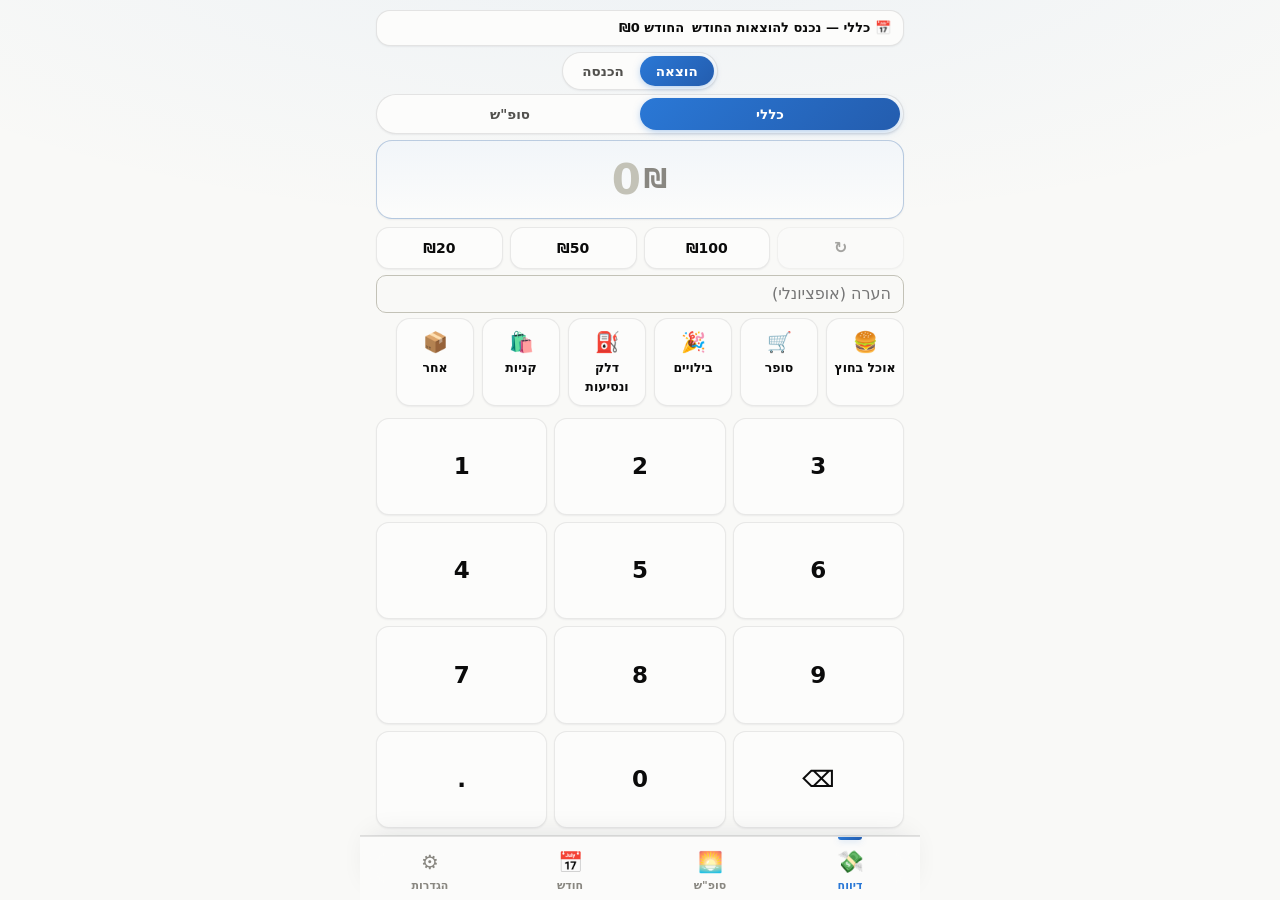
==== index.html @ 24b6dd1b "Drop heatmap; add recurring/where-to-save insights and a שק״ם auto-rule - Removed the yearly heatmap" ====
<!DOCTYPE html>
<html lang="he" dir="rtl">
<head>
<meta charset="utf-8">
<meta name="viewport" content="width=device-width, initial-scale=1, viewport-fit=cover, user-scalable=no">
<title>הכסף שלי</title>
<meta name="theme-color" content="#f9f9f7" media="(prefers-color-scheme: light)">
<meta name="theme-color" content="#0d0d0d" media="(prefers-color-scheme: dark)">
<link rel="manifest" href="manifest.json">
<meta name="apple-mobile-web-app-capable" content="yes">
<meta name="mobile-web-app-capable" content="yes">
<meta name="apple-mobile-web-app-title" content="הכסף שלי">
<link rel="apple-touch-icon" href="icon-192.png">
<link rel="icon" type="image/png" href="icon-192.png">
<style>
/* ---------- palette roles (light) + dark below ---------- */
:root {
  color-scheme: light;
  --page: #f9f9f7; --surface: #fcfcfb;
  --ink: #0b0b0b; --ink-2: #52514e; --muted: #898781;
  --grid: #e1e0d9; --baseline: #c3c2b7; --border: rgba(11,11,11,.10);
  --good: #0ca30c; --warn: #fab219; --crit: #d03b3b;
  --good-text: #006300;
  --accent: #2a78d6;
  --c1:#2a78d6; --c2:#eb6834; --c3:#1baf7a; --c4:#eda100; --c5:#e87ba4; --c6:#008300;
  --ring-track: #e1e0d9;
}
@media (prefers-color-scheme: dark) {
  :root:where(:not([data-theme="light"])) {
    color-scheme: dark;
    --page: #0d0d0d; --surface: #1a1a19;
    --ink: #ffffff; --ink-2: #c3c2b7; --muted: #898781;
    --grid: #2c2c2a; --baseline: #383835; --border: rgba(255,255,255,.10);
    --good-text: #0ca30c;
    --accent: #3987e5;
    --c1:#3987e5; --c2:#d95926; --c3:#199e70; --c4:#c98500; --c5:#d55181; --c6:#008300;
    --ring-track: #2c2c2a;
  }
}
/* explicit theme toggle (e.g. claude.ai artifact viewer) wins both ways */
:root[data-theme="dark"] {
  color-scheme: dark;
  --page: #0d0d0d; --surface: #1a1a19;
  --ink: #ffffff; --ink-2: #c3c2b7; --muted: #898781;
  --grid: #2c2c2a; --baseline: #383835; --border: rgba(255,255,255,.10);
  --good-text: #0ca30c;
  --accent: #3987e5;
  --c1:#3987e5; --c2:#d95926; --c3:#199e70; --c4:#c98500; --c5:#d55181; --c6:#008300;
  --ring-track: #2c2c2a;
}
* { box-sizing: border-box; -webkit-tap-highlight-color: transparent; }
html, body { margin: 0; height: 100%; }
body {
  direction: rtl; /* keeps RTL even when served without the <html dir> wrapper */
  background: var(--page); color: var(--ink);
  font-family: system-ui, -apple-system, "Segoe UI", sans-serif;
  font-size: 16px; line-height: 1.5;
  max-width: 560px; margin: 0 auto;
}
h1,h2,h3 { margin: 0; }
button { font: inherit; color: inherit; border: none; background: none; cursor: pointer; }
input, select { font: inherit; color: var(--ink); background: var(--page);
  border: 1px solid var(--baseline); border-radius: 10px; padding: 9px 12px; max-width: 100%; }
input:focus, select:focus { outline: 2px solid var(--accent); outline-offset: 1px; }
.num { font-variant-numeric: tabular-nums; }

.screen { display: none; padding: calc(8px + env(safe-area-inset-top)) 16px calc(72px + env(safe-area-inset-bottom)); }
.screen.active { display: block; }
/* report fills the viewport: keypad grows to sit just above the tab bar */
#s-report.active { display: flex; flex-direction: column; min-height: 100dvh; }
#s-report #keypad { flex: 1 1 auto; grid-template-rows: repeat(4, minmax(46px, 1fr)); margin-top: 8px; }
.screen.from-next { animation: slide-next .3s cubic-bezier(.22,.61,.36,1); }
.screen.from-prev { animation: slide-prev .3s cubic-bezier(.22,.61,.36,1); }
@keyframes slide-next { from { opacity: 0; transform: translateX(-26px); } to { opacity: 1; transform: none; } }
@keyframes slide-prev { from { opacity: 0; transform: translateX(26px); } to { opacity: 1; transform: none; } }
@media (prefers-reduced-motion: reduce) { .screen.from-next, .screen.from-prev { animation: none; } }
.card { background: var(--surface); border: 1px solid var(--border);
  border-radius: 16px; padding: 14px 16px; margin: 10px 0; }
.mut { color: var(--muted); font-size: 13px; }
.sub { color: var(--ink-2); font-size: 14px; }
.row { display: flex; align-items: center; gap: 10px; }
.spread { justify-content: space-between; }

/* ---------- top status / budget ring ---------- */
.status-card { display: flex; align-items: center; gap: 16px; }
.ring-wrap { position: relative; width: 108px; height: 108px; flex: none; }
.ring-wrap svg { transform: rotate(-90deg); }
.ring-val { position: absolute; inset: 0; display: flex; flex-direction: column;
  align-items: center; justify-content: center; }
.ring-val .amt { font-size: 21px; font-weight: 800; }
.ring-val .lbl { font-size: 10.5px; color: var(--muted); margin-top: -3px; }
.status-main { flex: 1; min-width: 0; }
.status-title { font-size: 16px; font-weight: 700; display: flex; gap: 6px; align-items: center; }
.status-note { margin-top: 2px; }

/* ---------- report screen ---------- */
.amount-display {
  text-align: center; font-size: 42px; font-weight: 800; letter-spacing: 1px;
  padding: 1px 0; min-height: 44px;
}
.amount-display .cur { font-size: 26px; color: var(--muted); font-weight: 600; }
.amount-display.zero { color: var(--baseline); }
.type-toggle { display: flex; background: var(--surface); border: 1px solid var(--border);
  border-radius: 999px; padding: 3px; width: fit-content; margin: 0 auto 6px; }
.type-toggle button { padding: 5px 18px; border-radius: 999px; font-size: 13.5px;
  font-weight: 600; color: var(--ink-2); }
.type-toggle button.on { background: var(--accent); color: #fff; }
.keypad { display: grid; grid-template-columns: repeat(3, 1fr); gap: 7px; margin: 6px 0 0;
  direction: ltr; /* dialer-style 1-2-3 left-to-right */ }
.keypad button {
  background: var(--surface); border: 1px solid var(--border); border-radius: 13px;
  font-size: 23px; font-weight: 600; padding: 8px 0;
}
.keypad button:active { background: var(--grid); }
.note-row input { width: 100%; }
.cats { display: grid; grid-template-columns: repeat(3, 1fr); gap: 8px; margin-top: 10px; }
.cat-btn {
  background: var(--surface); border: 1px solid var(--border); border-radius: 14px;
  padding: 8px 4px; text-align: center; font-size: 12.5px; font-weight: 600;
  display: flex; flex-direction: column; gap: 2px; align-items: center;
}
.cat-btn .em { font-size: 20px; }
.cat-btn:active { background: var(--grid); }
.save-income {
  width: 100%; background: var(--accent); color: #fff; font-weight: 700;
  border-radius: 14px; padding: 14px 0; font-size: 17px; margin-top: 10px;
}
.hint { text-align: center; margin-top: 8px; }

/* ---------- lists ---------- */
.tx-item { display: flex; align-items: center; gap: 10px; padding: 9px 2px;
  border-top: 1px solid var(--grid); }
.tx-item:first-child { border-top: none; }
.tx-emoji { font-size: 20px; flex: none; width: 28px; text-align: center; }
.tx-main { flex: 1; min-width: 0; }
.tx-name { font-size: 14.5px; font-weight: 600; }
.tx-time { font-size: 12px; color: var(--muted); }
.tx-amt { font-weight: 700; font-size: 15.5px; direction: ltr; unicode-bidi: isolate; }
.tx-amt.in { color: var(--good-text); }

/* ---------- weekend history ---------- */
.wk-card { padding: 11px 14px; }
.wk-head { display: flex; justify-content: space-between; align-items: baseline; }
.wk-title { font-weight: 700; font-size: 14.5px; }
.meter { height: 8px; border-radius: 4px; background: var(--ring-track);
  margin: 8px 0 4px; overflow: hidden; direction: ltr; }
.meter > div { height: 100%; border-radius: 4px; }
.badge { font-size: 12px; font-weight: 600; padding: 1px 9px; border-radius: 999px;
  border: 1px solid var(--border); }
.badge.ok { color: var(--good-text); }
.badge.over { color: var(--crit); }

/* ---------- month ---------- */
.month-nav { display: flex; align-items: center; justify-content: space-between; margin: 4px 0; }
.month-nav button { font-size: 22px; padding: 4px 14px; color: var(--ink-2); }
.month-nav .cur-month { font-weight: 700; font-size: 16.5px; }
.kpis { display: grid; grid-template-columns: repeat(3, 1fr); gap: 8px; }
.kpi { background: var(--surface); border: 1px solid var(--border); border-radius: 14px;
  padding: 10px 12px; text-align: center; }
.kpi .v { font-size: 19px; font-weight: 800; }
.kpi .l { font-size: 12px; color: var(--muted); }
.kpi .v.pos { color: var(--good-text); }
.kpi .v.neg { color: var(--crit); }
.bar-row { display: flex; align-items: center; gap: 10px; padding: 6px 0; }
.bar-label { width: 108px; flex: none; font-size: 13.5px; display: flex; gap: 6px; align-items: center;
  white-space: nowrap; overflow: hidden; text-overflow: ellipsis; }
.bar-track { flex: 1; height: 14px; background: none; direction: ltr; display: flex; justify-content: flex-end; }
.bar-fill { height: 100%; border-radius: 4px 0 0 4px; min-width: 2px; }
.bar-amt { width: 64px; flex: none; text-align: left; font-size: 13px; font-weight: 600; direction: ltr; }

/* ---------- settings ---------- */
.set-row { display: flex; justify-content: space-between; align-items: center; gap: 10px;
  padding: 10px 0; border-top: 1px solid var(--grid); }
.set-row:first-child { border-top: none; }
.set-row label { font-size: 14.5px; }
.set-row input[type=number] { width: 90px; text-align: center; }
.btn { background: var(--surface); border: 1px solid var(--border); border-radius: 12px;
  padding: 9px 16px; font-weight: 600; font-size: 14px; }
.btn.primary { background: var(--accent); border-color: var(--accent); color: #fff; }
.btn.danger { color: var(--crit); }
.btn-row { display: flex; gap: 8px; flex-wrap: wrap; margin-top: 8px; }

/* ---------- tab bar ---------- */
.tabbar {
  position: fixed; bottom: 0; left: 0; right: 0; z-index: 20;
  display: flex; background: var(--surface); border-top: 1px solid var(--border);
  padding-bottom: env(safe-area-inset-bottom); max-width: 560px; margin: 0 auto;
}
.tabbar button { flex: 1; display: flex; flex-direction: column; align-items: center;
  gap: 1px; padding: 8px 0 6px; font-size: 11px; color: var(--muted); font-weight: 600; }
.tabbar button .ic { font-size: 21px; }
.tabbar button.on { color: var(--accent); }

/* ---------- toast / modal ---------- */
.toast {
  position: fixed; bottom: calc(76px + env(safe-area-inset-bottom)); left: 14px; right: 14px;
  max-width: 532px; margin: 0 auto; z-index: 40;
  background: var(--ink); color: var(--page); border-radius: 14px; padding: 12px 16px;
  display: flex; align-items: center; justify-content: space-between; gap: 10px;
  font-size: 14.5px; font-weight: 600;
  transform: translateY(20px); opacity: 0; pointer-events: none; transition: .18s;
}
.toast.show { transform: none; opacity: 1; pointer-events: auto; }
.toast button { color: var(--warn); font-weight: 800; font-size: 14.5px; flex: none; }
.modal-back { position: fixed; inset: 0; background: rgba(0,0,0,.45); z-index: 30;
  display: none; align-items: flex-end; justify-content: center; }
.modal-back.show { display: flex; }
.modal { background: var(--page); width: 100%; max-width: 560px;
  border-radius: 20px 20px 0 0; padding: 18px 16px calc(18px + env(safe-area-inset-bottom));
  max-height: 88vh; overflow-y: auto; }
.modal h3 { margin-bottom: 10px; }
.modal .field { margin: 10px 0; }
.modal .field label { display: block; font-size: 13px; color: var(--muted); margin-bottom: 3px; }
.modal .field input, .modal .field select { width: 100%; }
.empty { text-align: center; color: var(--muted); padding: 22px 0; font-size: 14px; }
.insight-line { display: flex; gap: 8px; padding: 5px 0; font-size: 14.5px; align-items: baseline; }
.insight-line .em { flex: none; }

/* ---------- compact report layout ---------- */
.budget-strip { border-radius: 12px; padding: 7px 12px; margin: 2px 0 6px;
  font-size: 13px; font-weight: 600; display: flex; align-items: center; gap: 8px;
  border: 1px solid var(--border); background: var(--surface); }
.budget-strip .bs-bar { flex: 1; height: 7px; border-radius: 4px; background: var(--ring-track);
  overflow: hidden; direction: ltr; }
.budget-strip .bs-bar > div { height: 100%; border-radius: 4px; }
.budget-strip .bs-amt { flex: none; direction: ltr; unicode-bidi: isolate; }
.seg { display: flex; background: var(--surface); border: 1px solid var(--border);
  border-radius: 999px; padding: 3px; margin: 0 auto 4px; width: fit-content; }
.seg button { padding: 5px 16px; border-radius: 999px; font-size: 13.5px; font-weight: 600;
  color: var(--ink-2); white-space: nowrap; }
.seg button.on { background: var(--accent); color: #fff; }
.bucket-seg { width: 100%; }
.bucket-seg button { flex: 1; padding: 6px 4px; }
.bucket-seg button.on { background: var(--accent); }
.cats-strip { display: flex; gap: 8px; overflow-x: auto; padding: 2px 0 4px;
  -webkit-overflow-scrolling: touch; scrollbar-width: none; }
.cats-strip::-webkit-scrollbar { display: none; }
.cats-strip .cat-btn { flex: 0 0 auto; width: 78px; }
.note-inline { width: 100%; padding: 6px 12px; margin-bottom: 3px; }

/* ---------- vertical bar chart (trends) ---------- */
.vchart { display: flex; align-items: flex-end; gap: 6px; height: 118px;
  direction: ltr; padding-top: 16px; }
.vbar-col { flex: 1; min-width: 0; display: flex; flex-direction: column;
  justify-content: flex-end; align-items: center; height: 100%; }
.vbar-wrap { width: 100%; display: flex; justify-content: center; align-items: flex-end;
  height: 100%; position: relative; }
.vbar { width: 100%; max-width: 30px; border-radius: 5px 5px 0 0; background: var(--accent);
  position: relative; min-height: 2px; }
.vbar.over { background: var(--crit); }
.vbar .vval { position: absolute; top: -15px; left: 50%; transform: translateX(-50%);
  font-size: 9.5px; font-weight: 700; white-space: nowrap; color: var(--ink-2); }
.vlab { font-size: 9.5px; color: var(--muted); margin-top: 4px; direction: ltr; white-space: nowrap; }
.chart-empty { text-align: center; color: var(--muted); font-size: 13px; padding: 20px 0; }
.budget-line { position: absolute; left: 0; right: 0; border-top: 1.5px dashed var(--baseline); }
.budget-line span { position: absolute; top: -8px; right: 0; font-size: 9px; color: var(--muted);
  background: var(--surface); padding: 0 3px; }

/* ===================== professional / statistical polish ===================== */
body { -webkit-font-smoothing: antialiased; text-rendering: optimizeLegibility; }
:root { --shadow: 0 1px 2px rgba(16,24,40,.04), 0 6px 16px rgba(16,24,40,.06);
        --shadow-sm: 0 1px 2px rgba(16,24,40,.05); --radius: 18px; }
@media (prefers-color-scheme: dark) { :root:where(:not([data-theme="light"])) {
  --shadow: 0 1px 2px rgba(0,0,0,.4), 0 6px 18px rgba(0,0,0,.5); --shadow-sm: 0 1px 2px rgba(0,0,0,.4); } }
:root[data-theme="dark"] { --shadow: 0 1px 2px rgba(0,0,0,.4), 0 6px 18px rgba(0,0,0,.5); --shadow-sm: 0 1px 2px rgba(0,0,0,.4); }

.card { border-radius: var(--radius); box-shadow: var(--shadow); }
.card h3 { font-size: 14px; font-weight: 700; letter-spacing: .1px; }
.h-sub, .mut { letter-spacing: .1px; }

/* section title with accent tick */
.card > h3:first-child { position: relative; padding-inline-start: 11px; }
.card > h3:first-child::before { content: ""; position: absolute; inset-inline-start: 0; top: 2px;
  width: 3px; height: 14px; border-radius: 2px; background: var(--accent); opacity: .85; }

/* stat tiles */
.kpi { border-radius: 15px; box-shadow: var(--shadow-sm); padding: 11px 10px; text-align: right; }
.kpi .l { font-size: 11px; font-weight: 600; text-transform: none; letter-spacing: .2px; margin-bottom: 2px; }
.kpi .v { font-size: 20px; line-height: 1.1; }
.kpi .cap { font-size: 10.5px; color: var(--muted); margin-top: 2px; font-weight: 600; }

/* budget strip refined */
.budget-strip { box-shadow: var(--shadow-sm); border-radius: 14px; }

/* segmented controls */
.seg, .type-toggle { box-shadow: var(--shadow-sm); }
.seg button, .bucket-seg button { transition: background .15s, color .15s; }

/* amount readout */
.amount-display { background: var(--surface); border: 1px solid var(--border); border-radius: 16px;
  box-shadow: var(--shadow-sm); margin: 2px 0; padding: 7px 0; min-height: 0;
  display: flex; align-items: center; justify-content: center; gap: 2px; }

/* keypad */
.keypad button { box-shadow: var(--shadow-sm); transition: transform .06s, background .12s; }
.keypad button:active { transform: scale(.97); }
.cat-btn { box-shadow: var(--shadow-sm); }

/* tab bar premium */
.tabbar { box-shadow: 0 -1px 0 var(--border), 0 -8px 24px rgba(16,24,40,.05);
  backdrop-filter: saturate(1.4); }
.tabbar button { position: relative; padding-top: 10px; }
.tabbar button.on::before { content: ""; position: absolute; top: 0; left: 50%; transform: translateX(-50%);
  width: 26px; height: 3px; border-radius: 0 0 3px 3px; background: var(--accent); }
.tabbar button .ic { font-size: 20px; transition: transform .15s; }
.tabbar button.on .ic { transform: translateY(-1px) scale(1.08); }

/* meters / bars rounder */
.meter { height: 9px; border-radius: 5px; }
.vbar { border-radius: 6px 6px 0 0; }

/* transaction rows a touch airier */
.tx-item { padding: 10px 2px; }
.badge { padding: 2px 10px; }

/* travel mode figures */
.travel-figures { display: grid; grid-template-columns: repeat(3, 1fr); gap: 8px; text-align: center;
  margin-top: 4px; }
.travel-figures .tf-v { font-size: 18px; font-weight: 800; line-height: 1.1; }
.travel-figures .tf-l { font-size: 11px; color: var(--muted); margin-top: 2px; font-weight: 600; }
.bucket-seg button[data-bucket="travel"].on { background: #7c6df2; }

/* toggle switch (page is RTL: knob rests at the right, slides left when on) */
.switch { flex: none; width: 48px; height: 28px; border-radius: 999px; background: var(--baseline);
  position: relative; transition: background .2s; }
.switch .knob { position: absolute; top: 3px; right: 3px; width: 22px; height: 22px;
  border-radius: 50%; background: #fff; box-shadow: 0 1px 3px rgba(0,0,0,.3); transition: transform .2s; }
.switch.on { background: var(--good); }
.switch.on .knob { transform: translateX(-20px); }

/* transaction search + filter */
.tx-filter { margin-bottom: 8px; }
.tx-search { width: 100%; margin-bottom: 8px; }
.filter-chips { display: flex; gap: 6px; overflow-x: auto; scrollbar-width: none;
  -webkit-overflow-scrolling: touch; }
.filter-chips::-webkit-scrollbar { display: none; }
.chip { flex: 0 0 auto; background: var(--surface); border: 1px solid var(--border);
  border-radius: 999px; padding: 5px 13px; font-size: 12.5px; font-weight: 600;
  color: var(--ink-2); box-shadow: var(--shadow-sm); transition: background .15s, color .15s; }
.chip.on { background: var(--accent); color: #fff; border-color: var(--accent); }
.filter-count { font-size: 12px; color: var(--muted); font-weight: 600; padding: 6px 2px 2px; }

/* month-over-month comparison line */
.compare-line { display: flex; align-items: center; gap: 8px; background: var(--surface);
  border: 1px solid var(--border); border-radius: 14px; box-shadow: var(--shadow-sm);
  padding: 9px 14px; margin: 8px 0; font-size: 13.5px; font-weight: 600; }
.compare-line .em { flex: none; }

/* night-spending marker */
.night-badge { font-size: 12px; opacity: .8; }
.tx-item.night .tx-emoji { position: relative; }
.tx-item.night { background: linear-gradient(90deg, rgba(89,86,196,.06), transparent 60%); }

/* quick amounts row */
.quick-amounts { display: grid; grid-template-columns: repeat(4, 1fr); gap: 7px; margin: 6px 0;
  direction: ltr; }
.qa-btn { background: var(--surface); border: 1px solid var(--border); border-radius: 13px;
  font-size: 14px; font-weight: 700; padding: 8px 0; box-shadow: var(--shadow-sm);
  transition: transform .06s, background .12s; }
.qa-btn:active { transform: scale(.97); }
.qa-btn#repeat-last { color: var(--ink-2); font-size: 16px; }

/* ============================================================================
   PREMIUM PASS — depth, type & accent refinements layered on the base design.
   Kept footprint-neutral on the report screen so the keypad still clears the
   tab bar on short phones.
   ============================================================================ */
:root {
  --grad-accent: linear-gradient(135deg, var(--accent), color-mix(in srgb, var(--accent) 68%, #16235a));
  --shadow: 0 1px 1px rgba(16,24,40,.03), 0 2px 6px rgba(16,24,40,.05), 0 12px 28px -10px rgba(16,24,40,.10);
  --shadow-sm: 0 1px 2px rgba(16,24,40,.06);
  --ring-glow: rgba(16,24,40,.10);
}
@media (prefers-color-scheme: dark) { :root:where(:not([data-theme="light"])) {
  --shadow: 0 1px 1px rgba(0,0,0,.35), 0 2px 8px rgba(0,0,0,.45), 0 16px 32px -12px rgba(0,0,0,.6);
  --shadow-sm: 0 1px 2px rgba(0,0,0,.5); --ring-glow: rgba(0,0,0,.5); } }
:root[data-theme="dark"] {
  --shadow: 0 1px 1px rgba(0,0,0,.35), 0 2px 8px rgba(0,0,0,.45), 0 16px 32px -12px rgba(0,0,0,.6);
  --shadow-sm: 0 1px 2px rgba(0,0,0,.5); --ring-glow: rgba(0,0,0,.5); }

/* soft depth behind the page */
body { background:
  radial-gradient(120% 60% at 50% -10%, color-mix(in srgb, var(--accent) 6%, transparent), transparent 60%),
  var(--page); background-attachment: fixed; }

/* headings & numerals */
h1, h2, h3 { letter-spacing: -.2px; }
h2 { font-weight: 800; }
.num { font-variant-numeric: tabular-nums; font-feature-settings: "tnum" 1; }

/* cards: hairline top highlight for a crisp, layered feel */
.card { position: relative; border-color: color-mix(in srgb, var(--border) 70%, transparent);
  background: linear-gradient(180deg, color-mix(in srgb, var(--surface) 97%, #fff), var(--surface)); }
@media (prefers-color-scheme: dark) { :root:where(:not([data-theme="light"])) .card {
  background: linear-gradient(180deg, color-mix(in srgb, var(--surface) 92%, #fff 3%), var(--surface)); } }
.card > h3:first-child::before { background: var(--grad-accent); opacity: 1; width: 3.5px; height: 15px;
  box-shadow: 0 0 8px -1px color-mix(in srgb, var(--accent) 60%, transparent); }

/* KPI tiles: premium readout */
.kpi { background: linear-gradient(180deg, color-mix(in srgb, var(--surface) 96%, var(--accent) 4%), var(--surface));
  border-color: color-mix(in srgb, var(--border) 80%, transparent); }
.kpi .l { color: var(--muted); text-transform: uppercase; font-size: 9.5px; letter-spacing: .6px; }
.kpi .v { font-weight: 800; letter-spacing: -.4px; }

/* primary actions → accent gradient with depth */
.btn.primary, .save-income {
  background: var(--grad-accent); border: none; color: #fff;
  box-shadow: 0 1px 2px rgba(16,24,40,.18), 0 6px 16px -6px color-mix(in srgb, var(--accent) 55%, transparent);
  transition: transform .08s ease, box-shadow .15s ease, filter .15s ease; }
.btn.primary:active, .save-income:active { transform: translateY(1px); filter: brightness(.96); }

/* selected segment / type toggle → gradient chip */
.type-toggle button.on, .seg button.on, .bucket-seg button.on, .chip.on {
  background: var(--grad-accent); border-color: transparent;
  box-shadow: 0 2px 8px -2px color-mix(in srgb, var(--accent) 50%, transparent); }

/* progress meters & bars → refined track + gradient vbars */
.meter, .bs-bar { background: color-mix(in srgb, var(--ink) 8%, transparent); }
.vbar { background: linear-gradient(180deg, color-mix(in srgb, var(--accent) 92%, #fff 8%), var(--accent)); }
.vbar.over { background: linear-gradient(180deg, color-mix(in srgb, var(--crit) 92%, #fff 8%), var(--crit)); }

/* budget ring: soft glow + rounded, premium cap */
.ring-wrap { filter: drop-shadow(0 3px 8px var(--ring-glow)); }
.ring-wrap svg circle:last-child { transition: stroke-dashoffset .6s cubic-bezier(.22,.61,.36,1); }
.ring-val .amt { letter-spacing: -.5px; }

/* amount readout: crisp, focused */
.amount-display { background: linear-gradient(180deg, color-mix(in srgb, var(--surface) 96%, var(--accent) 5%), var(--surface));
  border-color: color-mix(in srgb, var(--accent) 22%, var(--border)); }
.amount-display .cur { font-weight: 700; }

/* keypad & category keys: tactile */
.keypad button, .cat-btn, .qa-btn { border-color: color-mix(in srgb, var(--border) 75%, transparent); }
.keypad button:active, .qa-btn:active, .cat-btn:active { box-shadow: var(--shadow-sm) inset; }

/* tab bar: frosted, premium indicator */
.tabbar { background: color-mix(in srgb, var(--surface) 82%, transparent);
  backdrop-filter: saturate(1.5) blur(14px); -webkit-backdrop-filter: saturate(1.5) blur(14px);
  box-shadow: 0 -1px 0 var(--border), 0 -10px 30px -12px rgba(16,24,40,.12); }
.tabbar button.on::before { background: var(--grad-accent); width: 24px; height: 3px;
  box-shadow: 0 1px 6px -1px color-mix(in srgb, var(--accent) 70%, transparent); }

/* badges & chips: softer surfaces */
.badge { border-color: color-mix(in srgb, var(--border) 80%, transparent);
  background: color-mix(in srgb, var(--surface) 60%, transparent); }
.badge.ok { background: color-mix(in srgb, var(--good) 12%, transparent); border-color: color-mix(in srgb, var(--good) 30%, transparent); }
.badge.over { background: color-mix(in srgb, var(--crit) 12%, transparent); border-color: color-mix(in srgb, var(--crit) 30%, transparent); }

/* transaction rows: hairline separators, gentle hover/press */
.tx-item { border-top-color: color-mix(in srgb, var(--grid) 70%, transparent); transition: background .12s; }
.tx-item[data-tx]:active, .tx-item[data-fixed]:active { background: color-mix(in srgb, var(--accent) 6%, transparent); }
.tx-amt { letter-spacing: -.3px; }

/* modals: refined sheet */
.modal { box-shadow: 0 -8px 40px -8px rgba(16,24,40,.3); border-radius: 24px 24px 0 0; }
.modal-back { backdrop-filter: blur(2px); }

/* toast: crisp pill */
.toast { border-radius: 16px; box-shadow: 0 8px 30px -6px rgba(16,24,40,.4); }

/* respect reduced motion for the new transitions too */
@media (prefers-reduced-motion: reduce) {
  .ring-wrap svg circle:last-child, .btn.primary, .save-income { transition: none; }
}

/* ---------- monthly recap card ---------- */
.recap-card { padding: 16px; overflow: hidden; }
.recap-card .rc-title { font-size: 13px; font-weight: 700; color: var(--ink-2);
  display: flex; align-items: center; gap: 6px; }
.recap-card .rc-hero { font-size: 30px; font-weight: 800; letter-spacing: -.8px; margin: 4px 0 1px; }
.recap-card .rc-hero.pos { color: var(--good-text); }
.recap-card .rc-hero.neg { color: var(--crit); }
.recap-card .rc-sub { font-size: 13px; color: var(--muted); font-weight: 600; }
.recap-card .rc-lines { margin-top: 12px; display: grid; gap: 7px; }
.rc-line { display: flex; align-items: baseline; gap: 8px; font-size: 13.5px; }
.rc-line .em { flex: none; }
.rc-line b { font-weight: 700; }

/* ---------- day-of-week chart labels ---------- */
#m-dow-chart .vlab { font-size: 11px; font-weight: 600; }

/* ---------- patterns card ---------- */
.pattern-line { display: flex; align-items: baseline; gap: 8px; padding: 5px 0; font-size: 14px; }
.pattern-line .em { flex: none; }
.pattern-line b { font-weight: 700; }

/* ---------- budget-alert pill in the budget strip ---------- */
.bs-alert { display: inline-flex; align-items: center; gap: 3px; font-size: 11px; font-weight: 700;
  padding: 1px 7px; border-radius: 999px; margin-inline-start: 4px; }
.bs-alert.warn { color: var(--warn); background: color-mix(in srgb, var(--warn) 15%, transparent); }
.bs-alert.crit { color: var(--crit); background: color-mix(in srgb, var(--crit) 15%, transparent); }

/* ---------- collapsible sections (clean surface, sharp depth on tap) ---------- */
.collapse { background: linear-gradient(180deg, color-mix(in srgb, var(--surface) 97%, #fff), var(--surface));
  border: 1px solid color-mix(in srgb, var(--border) 70%, transparent); border-radius: var(--radius);
  box-shadow: var(--shadow); margin: 10px 0; overflow: hidden; }
@media (prefers-color-scheme: dark) { :root:where(:not([data-theme="light"])) .collapse {
  background: linear-gradient(180deg, color-mix(in srgb, var(--surface) 92%, #fff 3%), var(--surface)); } }
.collapse-head { width: 100%; display: flex; align-items: center; gap: 10px;
  padding: 14px 16px; font-weight: 700; font-size: 14px; letter-spacing: -.2px; text-align: start; }
.collapse-head .ch-title { position: relative; padding-inline-start: 11px; }
.collapse-head .ch-title::before { content: ""; position: absolute; inset-inline-start: 0; top: 1px;
  width: 3.5px; height: 15px; border-radius: 2px; background: var(--grad-accent);
  box-shadow: 0 0 8px -1px color-mix(in srgb, var(--accent) 60%, transparent); }
.collapse-head .ch-meta { color: var(--muted); font-size: 12px; font-weight: 600; }
.collapse-head .chev { margin-inline-start: auto; color: var(--muted); font-size: 20px; line-height: 1;
  transition: transform .22s ease; }
.collapse.open .collapse-head .chev { transform: rotate(180deg); }
.collapse-body { display: none; padding: 0 16px 14px; }
.collapse.open .collapse-body { display: block; animation: collapse-in .22s ease; }
@keyframes collapse-in { from { opacity: 0; transform: translateY(-4px); } to { opacity: 1; transform: none; } }
@media (prefers-reduced-motion: reduce) { .collapse.open .collapse-body { animation: none; } .collapse-head .chev { transition: none; } }
.sub-h { font-size: 12.5px; font-weight: 700; color: var(--ink-2); letter-spacing: -.1px; margin: 14px 0 6px; }
.sub-h:first-child { margin-top: 2px; }
#m-patterns .pattern-line:first-child { padding-top: 2px; }

/* ---------- swipe a transaction row: one way deletes, the other edits ---------- */
.tx-item[data-tx] { position: relative; touch-action: pan-y; }
.tx-item[data-tx].swiping { will-change: transform; }
.tx-item[data-tx].will-delete { background: color-mix(in srgb, var(--crit) 14%, transparent); }
.tx-item[data-tx].will-delete::after { content: "🗑 מחיקה"; position: absolute; inset-inline-end: 12px;
  top: 50%; transform: translateY(-50%); font-size: 12px; font-weight: 700; color: var(--crit); }
.tx-item[data-tx].will-edit { background: color-mix(in srgb, var(--accent) 12%, transparent); }
.tx-item[data-tx].will-edit::after { content: "✏️ עריכה"; position: absolute; inset-inline-start: 12px;
  top: 50%; transform: translateY(-50%); font-size: 12px; font-weight: 700; color: var(--accent); }

/* ---------- bank-import wizard (all inside the modal) ---------- */
.imp-scroll { max-height: 62vh; overflow-y: auto; margin: 4px -4px 0; padding: 0 4px; }
.imp-months { margin: 8px 0; }
.imp-months .row { padding: 5px 0; border-top: 1px solid var(--grid); font-size: 14px; }
.imp-months .row:first-child { border-top: none; }
.imp-note { font-size: 12.5px; color: var(--muted); margin: 8px 0; line-height: 1.7; }
.imp-map-row { display: flex; align-items: center; gap: 10px; padding: 8px 0; border-top: 1px solid var(--grid); }
.imp-map-row:first-child { border-top: none; }
.imp-map-row .bc { flex: 1; font-size: 13.5px; font-weight: 600; min-width: 0; }
.imp-map-row select { flex: none; width: 46%; }
.imp-map-row select.need { border-color: var(--warn); box-shadow: 0 0 0 2px color-mix(in srgb, var(--warn) 25%, transparent); }
.imp-dup { padding: 9px 0; border-top: 1px solid var(--grid); }
.imp-dup:first-child { border-top: none; }
.imp-dup .d-main { font-size: 13.5px; font-weight: 600; }
.imp-dup .d-sub { font-size: 12px; color: var(--muted); margin: 1px 0 6px; }
.imp-dup .seg { margin: 0; width: 100%; }
.imp-dup .seg button { flex: 1; font-size: 12px; padding: 5px 6px; }
.imp-step { font-size: 11px; color: var(--muted); font-weight: 700; letter-spacing: .3px; margin-bottom: 2px; }

/* ---------- compact report layout for short phones (e.g. iPhone SE) ----------
   Keeps the whole entry flow — amount, quick amounts, categories, keypad —
   above the tab bar without scrolling on shorter viewports. */
@media (max-height: 730px) {
  #s-report.active { padding-top: calc(4px + env(safe-area-inset-top)); }
  #s-report .budget-strip { padding: 5px 12px; margin: 0 0 4px; }
  #s-report .seg { margin-bottom: 3px; }
  #s-report .seg button, #s-report .bucket-seg button { padding: 4px 14px; }
  #s-report .amount-display { padding: 2px 0; font-size: 30px; }
  #s-report .amount-display .cur { font-size: 19px; }
  #s-report .quick-amounts { margin: 4px 0; }
  #s-report .qa-btn { padding: 6px 0; font-size: 13px; }
  #s-report .note-inline { padding: 5px 12px; margin-bottom: 2px; }
  #s-report .cats-strip .cat-btn { padding: 6px 4px; font-size: 11px; }
  #s-report .cats-strip .cat-btn .em { font-size: 17px; }
  #s-report #keypad { grid-template-rows: repeat(4, minmax(36px, 1fr)); gap: 5px; margin-top: 5px; }
  #s-report .keypad button { font-size: 19px; padding: 3px 0; }
}
</style>
</head>
<body>

<!-- ================= REPORT ================= -->
<section id="s-report" class="screen active">
  <div id="budget-strip" class="budget-strip"></div>
  <div class="seg" id="type-toggle">
    <button data-type="expense" class="on">הוצאה</button>
    <button data-type="income">הכנסה</button>
  </div>
  <div class="seg bucket-seg" id="bucket-toggle">
    <button data-bucket="base">כללי</button>
    <button data-bucket="weekend">סופ"ש</button>
    <button data-bucket="travel" id="bucket-travel" style="display:none">✈️ טיול</button>
  </div>
  <div class="amount-display zero" id="amount-display"><span class="cur">₪</span>0</div>
  <div class="quick-amounts" id="quick-amounts">
    <button class="qa-btn" data-qa="20">₪20</button>
    <button class="qa-btn" data-qa="50">₪50</button>
    <button class="qa-btn" data-qa="100">₪100</button>
    <button class="qa-btn" id="repeat-last" title="חזור על ההוצאה האחרונה">↻</button>
  </div>
  <input id="note-input" class="note-inline" placeholder="הערה (אופציונלי)" autocomplete="off">
  <div class="cats-strip" id="cats" data-noswipe></div>
  <button class="save-income" id="save-income" style="display:none">שמור הכנסה ✓</button>
  <div class="keypad" id="keypad">
    <button data-k="1">1</button><button data-k="2">2</button><button data-k="3">3</button>
    <button data-k="4">4</button><button data-k="5">5</button><button data-k="6">6</button>
    <button data-k="7">7</button><button data-k="8">8</button><button data-k="9">9</button>
    <button data-k=".">.</button><button data-k="0">0</button><button data-k="del">⌫</button>
  </div>
</section>

<!-- ================= WEEKEND ================= -->
<section id="s-weekend" class="screen">
  <h2 style="font-size:19px;margin:6px 2px">סופי שבוע</h2>
  <div class="card" id="wk-current"></div>
  <div class="card">
    <h3 style="font-size:15px">מגמת הוצאות סופ"ש</h3>
    <div id="wk-chart"></div>
  </div>
  <div class="card" id="wk-insights"></div>
  <h3 style="font-size:15px;margin:14px 2px 4px">היסטוריית סופ"שים</h3>
  <div id="wk-history"></div>
</section>

<!-- ================= MONTH ================= -->
<section id="s-month" class="screen">
  <div class="month-nav">
    <button id="m-prev">‹</button>
    <div class="cur-month" id="m-label"></div>
    <button id="m-next">›</button>
  </div>
  <div class="kpis" id="m-kpis"></div>
  <div id="m-compare"></div>
  <div id="m-recap"></div>
  <div class="card" id="m-travel"></div>
  <div class="card" id="m-budget"></div>
  <div class="card" id="m-weekend-share"></div>
  <div class="card">
    <h3 style="font-size:15px">לאן הלך הכסף</h3>
    <div id="m-cats"></div>
  </div>

  <!-- collapsed by default: the professional depth -->
  <section class="collapse" id="c-graphs">
    <button class="collapse-head" aria-expanded="false">
      <span class="ch-title">📈 גרפים</span>
      <span class="chev" aria-hidden="true">⌄</span>
    </button>
    <div class="collapse-body">
      <h4 class="sub-h">הוצאות לפי יום בשבוע</h4>
      <div id="m-dow-chart"></div>
      <h4 class="sub-h">מגמה חודשית</h4>
      <div id="m-chart"></div>
    </div>
  </section>

  <section class="collapse" id="c-patterns">
    <button class="collapse-head" aria-expanded="false">
      <span class="ch-title">💡 דפוסים ותובנות</span>
      <span class="chev" aria-hidden="true">⌄</span>
    </button>
    <div class="collapse-body"><div id="m-patterns"></div></div>
  </section>

  <section class="collapse" id="c-fixed">
    <button class="collapse-head" aria-expanded="false">
      <span class="ch-title">🔁 קבועות חודשיות</span>
      <span class="ch-meta" id="fixed-meta"></span>
      <span class="chev" aria-hidden="true">⌄</span>
    </button>
    <div class="collapse-body">
      <div class="row spread">
        <p class="mut" style="margin:2px 0 4px">משכורת, שכ"ד, מנויים - נספרות אוטומטית בכל חודש</p>
        <button class="btn" id="fixed-add">+ הוספה</button>
      </div>
      <div id="fixed-list"></div>
    </div>
  </section>

  <section class="collapse" id="c-tx">
    <button class="collapse-head" aria-expanded="false">
      <span class="ch-title">🧾 כל התנועות</span>
      <span class="ch-meta" id="tx-meta"></span>
      <span class="chev" aria-hidden="true">⌄</span>
    </button>
    <div class="collapse-body">
      <div class="tx-filter" data-noswipe>
        <input id="m-search" class="tx-search" placeholder="🔍 חיפוש לפי קטגוריה או הערה" autocomplete="off">
        <div class="filter-chips" id="m-filter-chips">
          <button class="chip on" data-filter="all">הכל</button>
          <button class="chip" data-filter="expense">הוצאות</button>
          <button class="chip" data-filter="income">הכנסות</button>
          <button class="chip" data-filter="night">🌙 לילה</button>
        </div>
      </div>
      <div id="m-tx"></div>
    </div>
  </section>
</section>

<!-- ================= SETTINGS ================= -->
<section id="s-settings" class="screen">
  <h2 style="font-size:19px;margin:6px 2px">הגדרות</h2>
  <div class="card">
    <div class="set-row">
      <label>תקציב סופ"ש (₪)</label>
      <input type="number" id="set-budget" min="0" inputmode="numeric">
    </div>
    <div class="set-row">
      <label>תקציב חודשי - הוצאות מדווחות (₪)<br><span class="mut">0 = כבוי</span></label>
      <input type="number" id="set-monthly" min="0" inputmode="numeric">
    </div>
    <div class="set-row">
      <label>מטרת חיסכון חודשית (₪)<br><span class="mut">0 = כבוי</span></label>
      <input type="number" id="set-savings-goal" min="0" inputmode="numeric">
    </div>
    <div class="set-row">
      <label>תחילת הסופ"ש</label>
      <span class="row">
        <select id="set-start-day"></select>
        <select id="set-start-hour"></select>
      </span>
    </div>
    <div class="set-row">
      <label>סוף הסופ"ש</label>
      <span class="row">
        <select id="set-end-day"></select>
        <select id="set-end-hour"></select>
      </span>
    </div>
  </div>
  <div class="card">
    <div class="row spread">
      <h3 style="font-size:15px">קטגוריות</h3>
      <button class="btn" id="cat-add">+ הוספה</button>
    </div>
    <div id="cat-list"></div>
  </div>
  <div class="card">
    <div class="set-row" style="border:none;padding-bottom:2px">
      <label>תזכורות חכמות
        <br><span class="mut">סיכום בסוף סופ"ש ותזכורת ערב לעדכן הוצאות</span></label>
      <button class="switch" id="set-reminders" role="switch" aria-checked="false"><span class="knob"></span></button>
    </div>
    <p class="mut" id="reminders-note" style="margin:6px 0 0"></p>
  </div>
  <div class="card">
    <h3 style="font-size:15px">ייבוא מהבנק</h3>
    <p class="mut">ייבוא קובץ Excel של פירוט עסקאות (כרטיס אשראי) — למילוי חודשים שלא דיווחת. העסקאות נכנסות לפי תאריך העסקה.</p>
    <div class="btn-row">
      <button class="btn primary" id="bank-import">ייבוא קובץ Excel</button>
    </div>
    <input type="file" id="bank-file" accept=".xlsx,application/vnd.openxmlformats-officedocument.spreadsheetml.sheet" multiple style="display:none">
  </div>
  <div class="card">
    <h3 style="font-size:15px">גיבוי ונתונים</h3>
    <p class="mut">הנתונים נשמרים רק על המכשיר הזה. מומלץ לייצא גיבוי מדי פעם.</p>
    <div class="btn-row">
      <button class="btn primary" id="backup-export">ייצוא גיבוי</button>
      <button class="btn" id="backup-import">ייבוא גיבוי</button>
      <button class="btn" id="csv-export">ייצוא CSV</button>
      <button class="btn danger" id="wipe">מחיקת הכל</button>
    </div>
    <input type="file" id="import-file" accept="application/json" style="display:none">
  </div>
</section>

<!-- tab bar -->
<nav class="tabbar" id="tabbar">
  <button data-s="report" class="on"><span class="ic">💸</span>דיווח</button>
  <button data-s="weekend"><span class="ic">🌅</span>סופ"ש</button>
  <button data-s="month"><span class="ic">📅</span>חודש</button>
  <button data-s="settings"><span class="ic">⚙️</span>הגדרות</button>
</nav>

<div class="toast" id="toast"><span id="toast-msg"></span><button id="toast-undo">ביטול</button></div>

<!-- edit tx modal -->
<div class="modal-back" id="modal-back">
  <div class="modal" id="modal"></div>
</div>

<script>
"use strict";
/* =============================== state =============================== */
const LS_KEY = "shekel-track-v1";
const DAY_NAMES = ["ראשון","שני","שלישי","רביעי","חמישי","שישי","שבת"];
const DAY_SHORT = ["א׳","ב׳","ג׳","ד׳","ה׳","ו׳","ש׳"];
const CAT_COLORS = ["var(--c1)","var(--c2)","var(--c3)","var(--c4)","var(--c5)","var(--c6)"];

const DEFAULTS = () => ({
  settings: { weekendBudget: 350, monthlyBudget: 0, savingsGoal: 0, reminders: false,
              startDay: 4, startHour: 18, endDay: 6, endHour: 24 },
  categories: [
    { id: "eat",   name: "אוכל בחוץ",  emoji: "🍔" },
    { id: "market",name: "סופר",       emoji: "🛒" },
    { id: "fun",   name: "בילויים",    emoji: "🎉" },
    { id: "fuel",  name: "דלק ונסיעות",emoji: "⛽" },
    { id: "shop",  name: "קניות",      emoji: "🛍️" },
    { id: "other", name: "אחר",        emoji: "📦" },
  ],
  tx: [],     // {id, type:'expense'|'income', amount, cat, note, ts, bucket:'weekend'|'base'|'other'|'travel', tripId?}
  fixed: [],  // {id, type:'expense'|'income', name, amount}
  trips: [],  // {id, name, budget, start, end}  (end === null while active)
});

let S = load();
function load() {
  try {
    const raw = localStorage.getItem(LS_KEY);
    if (!raw) return DEFAULTS();
    const parsed = JSON.parse(raw);
    const s = { ...DEFAULTS(), ...parsed, settings: { ...DEFAULTS().settings, ...parsed.settings } };
    // migrate old expenses that predate manual buckets: tag by their timestamp
    (s.tx || []).forEach((t) => {
      if (t.type === "expense" && !t.bucket) {
        const inW = t.ts && (() => { const w = weekendWindow(new Date(t.ts), s.settings);
          const d = new Date(t.ts); return d >= w.start && d < w.end; })();
        t.bucket = inW ? "weekend" : "base";
      }
      // the "other" bucket was retired — fold it into the general bucket
      if (t.bucket === "other") t.bucket = "base";
    });
    return s;
  } catch { return DEFAULTS(); }
}
function save() { localStorage.setItem(LS_KEY, JSON.stringify(S)); }
const uid = () => Date.now().toString(36) + Math.random().toString(36).slice(2, 7);

/* ============================ money & time =========================== */
const fmt = (n) => "₪" + Math.round(n).toLocaleString("he-IL");
const fmt2 = (n) => "₪" + (+n).toLocaleString("he-IL", { maximumFractionDigits: 2 });

/* Weekend window containing (or after) date d.
   Returns {start, end, id} where id is the ISO date of the start day. */
function weekendWindow(d, s = S.settings) {
  const t = new Date(d);
  // find this week's start-day occurrence
  const start = new Date(t);
  start.setHours(s.startHour, 0, 0, 0);
  const diff = (t.getDay() - s.startDay + 7) % 7;
  start.setDate(start.getDate() - diff);
  const end = new Date(start);
  const span = (s.endDay - s.startDay + 7) % 7;
  end.setDate(start.getDate() + span);
  end.setHours(0, 0, 0, 0);
  end.setTime(end.getTime() + s.endHour * 3600e3);
  if (t < start) { // we're before this week's weekend -> previous window
    start.setDate(start.getDate() - 7);
    end.setDate(end.getDate() - 7);
  }
  return { start, end, id: start.toISOString().slice(0, 10) };
}
function inWeekend(ts) {
  const w = weekendWindow(new Date(ts));
  const t = new Date(ts);
  return t >= w.start && t < w.end ? w : null;
}
/* The weekend a (manually-tagged) expense belongs to: the window containing it,
   otherwise the nearest window by time - so "weekend" shopping done Thursday
   afternoon lands on the upcoming weekend, not the one that just ended. */
function weekendOf(ts) {
  const t = new Date(ts);
  const w = weekendWindow(t);
  if (t < w.end) return w;
  const nextStart = new Date(w.start); nextStart.setDate(nextStart.getDate() + 7);
  const nx = weekendWindow(nextStart);
  return (nx.start - t) < (t - w.end) ? nx : w;
}
function upcomingOrCurrentWeekend() {
  const now = new Date();
  const w = weekendWindow(now);
  if (now < w.end) return w;
  const ns = new Date(w.start); ns.setDate(ns.getDate() + 7);
  return weekendWindow(ns);
}
function nextWeekendStart(now) {
  const w = weekendWindow(now);
  if (now >= w.end) {
    const n = new Date(w.start); n.setDate(n.getDate() + 7);
    return weekendWindow(n).start;
  }
  return w.start;
}
const catById = (id) => S.categories.find((c) => c.id === id) || { name: "אחר", emoji: "📦", id: "other" };
const catColor = (id) => {
  const i = S.categories.findIndex((c) => c.id === id);
  return CAT_COLORS[(i >= 0 ? i : 5) % CAT_COLORS.length];
};

/* expenses tagged as weekend that belong to a given weekend window */
const weekendTx = (w) =>
  S.tx.filter((t) => t.type === "expense" && t.bucket === "weekend" && weekendOf(t.ts).id === w.id);
const sum = (list) => list.reduce((a, t) => a + t.amount, 0);

/* ------- travel mode: one active trip at a time, plus history ------- */
const activeTrip = () => (S.trips || []).find((t) => !t.end) || null;
const tripById = (id) => (S.trips || []).find((t) => t.id === id) || null;
const tripTx = (id) => S.tx.filter((t) => t.type === "expense" && t.tripId === id);
const tripSpent = (id) => sum(tripTx(id));

/* completed weekends (before current), newest first */
function pastWeekends(maxN = 26) {
  const now = new Date();
  const cur = weekendWindow(now);
  const out = [];
  let w = { start: new Date(cur.start), end: new Date(cur.end), id: cur.id };
  const isCurrent = now < cur.end;
  for (let i = 0; i < maxN; i++) {
    w = {
      start: new Date(w.start.getTime() - 7 * 864e5),
      end: new Date(w.end.getTime() - 7 * 864e5),
    };
    w.id = w.start.toISOString().slice(0, 10);
    out.push({ ...w, txs: weekendTx(w), total: sum(weekendTx(w)) });
  }
  if (!isCurrent) out.unshift({ ...cur, txs: weekendTx(cur), total: sum(weekendTx(cur)) });
  // drop empty trailing history before first ever recorded tx
  const firstTs = S.tx.length ? Math.min(...S.tx.map((t) => +new Date(t.ts))) : Date.now();
  return out.filter((w) => w.end.getTime() > firstTs || w.txs.length);
}

/* ============================= navigation ============================ */
const $ = (q) => document.querySelector(q);
const SCREENS = ["report", "weekend", "month", "settings"];
let curScreen = 0;
function goToScreen(i) {
  const target = Math.max(0, Math.min(SCREENS.length - 1, i));
  const dir = target > curScreen ? 1 : target < curScreen ? -1 : 0;
  curScreen = target;
  const name = SCREENS[curScreen];
  document.querySelectorAll(".tabbar button").forEach((x) => x.classList.toggle("on", x.dataset.s === name));
  document.querySelectorAll(".screen").forEach((s) => s.classList.remove("active", "from-next", "from-prev"));
  const el = $("#s-" + name);
  el.classList.add("active");
  if (dir) el.classList.add(dir > 0 ? "from-next" : "from-prev");
  window.scrollTo(0, 0);
  render();
  if (name === "month") animateMonthNumbers();
}
/* gentle count-up on the month's headline numbers when the screen is opened/navigated */
function animateMonthNumbers() {
  if (window.matchMedia && matchMedia("(prefers-reduced-motion: reduce)").matches) return;
  document.querySelectorAll("#s-month .count").forEach((el) => {
    const to = parseFloat(el.dataset.to); if (isNaN(to)) return;
    const prefix = el.dataset.prefix || "", dur = 480, t0 = performance.now();
    const tick = (t) => {
      const p = Math.min(1, (t - t0) / dur), e = 1 - Math.pow(1 - p, 3);
      el.textContent = prefix + fmt(to * e);
      if (p < 1) requestAnimationFrame(tick);
    };
    requestAnimationFrame(tick);
  });
}
document.getElementById("tabbar").addEventListener("click", (e) => {
  const b = e.target.closest("button"); if (!b) return;
  goToScreen(SCREENS.indexOf(b.dataset.s));
});

/* swipe between screens (left = next screen, right = previous) */
let tsx = 0, tsy = 0, swiping = false;
document.body.addEventListener("touchstart", (e) => {
  if (e.touches.length !== 1 || $("#modal-back").classList.contains("show")
      || e.target.closest("[data-noswipe]")) { swiping = false; return; }
  tsx = e.touches[0].clientX; tsy = e.touches[0].clientY; swiping = true;
}, { passive: true });
document.body.addEventListener("touchend", (e) => {
  if (!swiping) return; swiping = false;
  const dx = e.changedTouches[0].clientX - tsx;
  const dy = e.changedTouches[0].clientY - tsy;
  // RTL: swipe right advances to the next tab, swipe left goes back
  if (Math.abs(dx) > 50 && Math.abs(dx) > Math.abs(dy) * 1.6) {
    goToScreen(curScreen + (dx > 0 ? 1 : -1));
  }
}, { passive: true });

/* ============================ report screen ========================== */
let amountStr = "";
let txType = "expense";
let txBucket = inWeekend(new Date()) ? "weekend" : "base";

function renderAmount() {
  const disp = $("#amount-display");
  const v = amountStr || "0";
  disp.innerHTML = `<span class="cur">₪</span>${v}`;
  disp.classList.toggle("zero", !amountStr);
}

function getLastExpense() {
  const exps = S.tx.filter((t) => t.type === "expense").sort((a, b) => b.ts.localeCompare(a.ts));
  return exps.length ? exps[0] : null;
}

function updateRepeatButton() {
  const btn = $("#repeat-last");
  const last = getLastExpense();
  btn.style.opacity = last ? "1" : "0.5";
  btn.disabled = !last;
  if (last) {
    const c = catById(last.cat);
    btn.title = `חזור: ${c.emoji} ${c.name} · ${fmt2(last.amount)}`;
  }
}
$("#keypad").addEventListener("click", (e) => {
  const b = e.target.closest("button"); if (!b) return;
  const k = b.dataset.k;
  if (k === "del") amountStr = amountStr.slice(0, -1);
  else if (k === ".") { if (!amountStr.includes(".")) amountStr = (amountStr || "0") + "."; }
  else {
    if (amountStr.replace(".", "").length >= 6) return;
    if (amountStr.includes(".") && amountStr.split(".")[1].length >= 2) return;
    amountStr = amountStr === "0" ? k : amountStr + k;
  }
  renderAmount();
});

// Quick amount buttons
document.querySelectorAll(".qa-btn[data-qa]").forEach((btn) => {
  btn.addEventListener("click", () => {
    amountStr = btn.dataset.qa;
    renderAmount();
  });
});

// Repeat last expense
$("#repeat-last").addEventListener("click", () => {
  const last = getLastExpense(); if (!last) return;
  amountStr = String(last.amount);
  txBucket = last.bucket || "base";
  txType = "expense";
  syncBucketButtons();
  updateBudgetStrip();
  renderAmount();
  $("#note-input").value = (last.note || "");
  showToast(`חוזר: ${catById(last.cat).emoji} ${catById(last.cat).name} — בחר קטגוריה לשמירה`, false);
  // Scroll to categories
  setTimeout(() => document.querySelector("#cats").scrollIntoView({ behavior: "smooth", block: "nearest" }), 200);
});
$("#type-toggle").addEventListener("click", (e) => {
  const b = e.target.closest("button"); if (!b) return;
  txType = b.dataset.type;
  document.querySelectorAll("#type-toggle button").forEach((x) => x.classList.toggle("on", x === b));
  const isExp = txType === "expense";
  $("#cats").style.display = isExp ? "" : "none";
  $("#bucket-toggle").style.display = isExp ? "" : "none";
  $("#save-income").style.display = isExp ? "none" : "";
  updateBudgetStrip();
});
$("#bucket-toggle").addEventListener("click", (e) => {
  const b = e.target.closest("button"); if (!b) return;
  txBucket = b.dataset.bucket;
  syncBucketButtons();
  updateBudgetStrip();
});
function syncBucketButtons() {
  // the travel bucket only exists while a trip is active
  const trip = activeTrip();
  $("#bucket-travel").style.display = trip ? "" : "none";
  if (!trip && txBucket === "travel") txBucket = inWeekend(new Date()) ? "weekend" : "base";
  document.querySelectorAll("#bucket-toggle button")
    .forEach((x) => x.classList.toggle("on", x.dataset.bucket === txBucket));
}

/* Live strip at the top of the report screen: what this expense counts against */
function updateBudgetStrip() {
  const el = $("#budget-strip");
  if (txType === "income") {
    el.innerHTML = `<span>💰 הכנסה חדשה — תיכנס להכנסות החודש</span>`;
    return;
  }
  if (txBucket === "weekend") {
    const now = new Date();
    const w = weekendOf(now);           // the window a new weekend expense files into
    const budget = S.settings.weekendBudget;
    const spent = sum(weekendTx(w));
    const left = budget - spent;
    const frac = budget > 0 ? Math.max(0, left) / budget : 0;
    const color = left < 0 ? "var(--crit)" : frac < 0.2 ? "var(--warn)" : "var(--good)";
    const label = inWeekend(now) ? "סופ\"ש" : (w.end < now ? "סופ\"ש אחרון" : "לסופ\"ש הבא");
    el.innerHTML = `<span>🌅 ${label}</span>
      <span class="bs-bar"><div style="width:${Math.min(100, budget ? spent / budget * 100 : 0)}%;background:${color}"></div></span>
      <span class="bs-amt" style="color:${color}">${left >= 0 ? "נשארו " + fmt(left) : "חריגה " + fmt(-left)}</span>`;
  } else if (txBucket === "base") {
    const now = new Date();
    const m = monthTotals(now.getFullYear(), now.getMonth());
    const mb = S.settings.monthlyBudget;
    if (mb > 0) {
      const left = mb - m.reportedOut;
      const color = left < 0 ? "var(--crit)" : (mb ? Math.max(0, left) / mb : 0) < 0.2 ? "var(--warn)" : "var(--good)";
      el.innerHTML = `<span>📅 תקציב חודשי</span>
        <span class="bs-bar"><div style="width:${Math.min(100, mb ? m.reportedOut / mb * 100 : 0)}%;background:${color}"></div></span>
        <span class="bs-amt" style="color:${color}">${left >= 0 ? "נשארו " + fmt(left) : "חריגה " + fmt(-left)}</span>`;
    } else {
      el.innerHTML = `<span>📅 כללי — נכנס להוצאות החודש</span><span class="bs-amt">${fmt(m.reportedOut)} החודש</span>`;
    }
  } else if (txBucket === "travel") {
    const trip = activeTrip();
    if (trip) {
      const spent = tripSpent(trip.id), left = trip.budget - spent;
      const color = left < 0 ? "var(--crit)" : (trip.budget ? Math.max(0, left) / trip.budget : 0) < 0.2 ? "var(--warn)" : "var(--good)";
      el.innerHTML = `<span>✈️ ${esc(trip.name)}</span>
        <span class="bs-bar"><div style="width:${Math.min(100, trip.budget ? spent / trip.budget * 100 : 0)}%;background:${color}"></div></span>
        <span class="bs-amt" style="color:${color}">${left >= 0 ? "נשארו " + fmt(left) : "חריגה " + fmt(-left)}</span>`;
    } else {
      el.innerHTML = `<span>✈️ טיול — נכנס לתקציב הטיול</span>`;
    }
  }
}

function renderCats() {
  $("#cats").innerHTML = S.categories.map((c) =>
    `<button class="cat-btn" data-cat="${c.id}"><span class="em">${c.emoji}</span>${c.name}</button>`
  ).join("");
}
let catLongPress = false; // set when a long-press opens the category editor (suppresses the tap that follows)
$("#cats").addEventListener("click", (e) => {
  const b = e.target.closest(".cat-btn"); if (!b) return;
  if (catLongPress) { catLongPress = false; return; }
  addTx("expense", b.dataset.cat);
});
$("#save-income").addEventListener("click", () => addTx("income", null));

/* long-press a category on the report screen to edit it (emoji / name / delete) */
(function () {
  let timer = null, btn = null;
  const start = (e) => {
    const b = e.target.closest(".cat-btn"); if (!b) return;
    btn = b; catLongPress = false;
    timer = setTimeout(() => {
      catLongPress = true;
      if (navigator.vibrate) navigator.vibrate(12);
      openCatModal(b.dataset.cat);
    }, 500);
  };
  const cancel = () => { clearTimeout(timer); timer = null; };
  const cats = $("#cats");
  cats.addEventListener("touchstart", start, { passive: true });
  cats.addEventListener("touchend", cancel);
  cats.addEventListener("touchmove", cancel, { passive: true });
  cats.addEventListener("mousedown", start);
  cats.addEventListener("mouseup", cancel);
  cats.addEventListener("mouseleave", cancel);
})();

/* Smart budget alert: highest of 70/90/100% newly crossed by this expense. */
function budgetThresholdCrossed(before, after, budget) {
  if (budget <= 0) return 0;
  for (const p of [1, 0.9, 0.7]) if (before < budget * p && after >= budget * p) return p;
  return 0;
}
function maybeNotify(title, body) {
  if (S.settings.reminders && "Notification" in window && Notification.permission === "granted") {
    try { new Notification(title, { body }); } catch {}
  }
}

let undoFn = null, toastTimer = null;
function addTx(type, cat) {
  const amount = parseFloat(amountStr);
  if (!amount || amount <= 0) { showToast("קודם מקלידים סכום 🙂", false); return; }
  const t = { id: uid(), type, amount, cat, note: $("#note-input").value.trim() || null,
              ts: new Date().toISOString(), bucket: type === "expense" ? txBucket : null };
  const trip = activeTrip();
  if (type === "expense" && txBucket === "travel" && trip) t.tripId = trip.id;
  S.tx.push(t); save();
  amountStr = ""; $("#note-input").value = ""; renderAmount();
  let msg, alertMsg = "";
  if (type === "income") msg = `נשמרה הכנסה של ${fmt2(amount)} ✓`;
  else if (t.bucket === "travel" && trip) {
    const budget = trip.budget, after = tripSpent(trip.id), before = after - amount, left = budget - after;
    msg = left >= 0 ? `נשמר ✓ נשארו ${fmt(left)} לטיול`
                    : `נשמר ✓ חריגה של ${fmt(-left)} מתקציב הטיול`;
    const cr = budgetThresholdCrossed(before, after, budget);
    if (cr === 0.7) alertMsg = `🟡 עברת 70% מתקציב הטיול`;
    else if (cr === 0.9) alertMsg = `⚠️ עברת 90% מתקציב הטיול`;
    if (cr >= 0.9) maybeNotify(`טיול · ${trip.name}`, left >= 0 ? `נשארו ${fmt(left)} מהתקציב` : `חריגה של ${fmt(-left)}`);
  } else if (t.bucket === "weekend") {
    const w = weekendOf(t.ts), budget = S.settings.weekendBudget;
    const after = sum(weekendTx(w)), before = after - amount, left = budget - after;
    msg = left >= 0 ? `נשמר ✓ נשארו ${fmt(left)} לסופ"ש`
                    : `נשמר ✓ חריגה של ${fmt(-left)} מתקציב הסופ"ש`;
    const cr = budgetThresholdCrossed(before, after, budget);
    if (cr === 0.7) alertMsg = `🟡 עברת 70% מתקציב הסופ"ש`;
    else if (cr === 0.9) alertMsg = `⚠️ עברת 90% מתקציב הסופ"ש`;
    if (cr >= 0.9) maybeNotify('תקציב סופ"ש', left >= 0 ? `נשארו ${fmt(left)} מהתקציב` : `חריגה של ${fmt(-left)}`);
  } else {
    msg = `נשמר ✓ ${fmt2(amount)} · נכנס להוצאות החודש`;
    const now = new Date(), mb = S.settings.monthlyBudget;
    if (mb > 0) {
      const after = monthTotals(now.getFullYear(), now.getMonth()).reportedOut, before = after - amount;
      const cr = budgetThresholdCrossed(before, after, mb), left = mb - after;
      if (cr === 0.7) alertMsg = `🟡 עברת 70% מהתקציב החודשי`;
      else if (cr === 0.9) alertMsg = `⚠️ עברת 90% מהתקציב החודשי`;
      if (cr >= 0.9) maybeNotify("תקציב חודשי", left >= 0 ? `נשארו ${fmt(left)} מהתקציב` : `חריגה של ${fmt(-left)}`);
    }
  }
  showToast(alertMsg || msg, () => { S.tx = S.tx.filter((x) => x.id !== t.id); save(); render(); });
  render();
}
/* delete a transaction with an undo affordance (used by swipe-to-delete) */
function deleteTxWithUndo(id) {
  const idx = S.tx.findIndex((t) => t.id === id); if (idx < 0) return;
  const [removed] = S.tx.splice(idx, 1); save(); render();
  showToast("נמחק ✓", () => { S.tx.push(removed); save(); render(); });
}
/* showToast(msg, undo): undo may be a function (runs on tap) or true/false */
function showToast(msg, undo) {
  $("#toast-msg").textContent = msg;
  const hasUndo = typeof undo === "function" || undo === true;
  $("#toast-undo").style.display = hasUndo ? "" : "none";
  undoFn = typeof undo === "function" ? undo : null;
  $("#toast").classList.add("show");
  clearTimeout(toastTimer);
  toastTimer = setTimeout(() => $("#toast").classList.remove("show"), 5000);
}
$("#toast-undo").addEventListener("click", () => {
  if (undoFn) { undoFn(); undoFn = null; }
  $("#toast").classList.remove("show");
});

/* ------------ status card (budget ring / next weekend) ------------ */
function ringSvg(frac, color) {
  const r = 46, c = 2 * Math.PI * r;
  const off = c * (1 - Math.max(0, Math.min(1, frac)));
  return `<svg width="108" height="108" viewBox="0 0 108 108">
    <circle cx="54" cy="54" r="${r}" fill="none" stroke="var(--ring-track)" stroke-width="10"/>
    <circle cx="54" cy="54" r="${r}" fill="none" stroke="${color}" stroke-width="10"
      stroke-linecap="round" stroke-dasharray="${c}" stroke-dashoffset="${off}"/>
  </svg>`;
}
/* vertical bar chart (oldest→newest, left→right). items: [{label,value,over}] */
function vbars(items, budget) {
  if (!items.length || items.every((x) => !x.value)) {
    return `<div class="chart-empty">אין עדיין מספיק נתונים לגרף</div>`;
  }
  const max = Math.max(budget || 0, ...items.map((x) => x.value)) * 1.12 || 1;
  const line = budget > 0
    ? `<div class="budget-line" style="bottom:${16 + (budget / max) * (118 - 16)}px"><span>תקציב ${fmt(budget)}</span></div>`
    : "";
  return `<div class="vchart" style="position:relative">${line}` + items.map((x) => `
    <div class="vbar-col">
      <div class="vbar-wrap">
        <div class="vbar ${x.over ? "over" : ""}" style="height:${Math.max(2, x.value / max * 100)}%">
          ${x.value ? `<span class="vval num">${fmt(x.value)}</span>` : ""}
        </div>
      </div>
      <div class="vlab">${x.label}</div>
    </div>`).join("") + `</div>`;
}

/* ============================ weekend screen ========================= */
function renderWeekend() {
  const now = new Date();
  const w = weekendWindow(now);
  const isLive = now >= w.start && now < w.end;
  const txs = weekendTx(w).sort((a, b) => b.ts.localeCompare(a.ts));
  const spent = sum(txs);
  const budget = S.settings.weekendBudget;

  const rangeLabel = (win) =>
    `${win.start.getDate()}.${win.start.getMonth() + 1} - ${new Date(win.end - 1).getDate()}.${new Date(win.end - 1).getMonth() + 1}`;

  const left = budget - spent;
  const frac = budget > 0 ? Math.max(0, left) / budget : 0;
  const ringColor = left < 0 ? "var(--crit)" : frac < 0.2 ? "var(--warn)" : "var(--good)";
  $("#wk-current").innerHTML = `
    <div class="status-card" style="margin-bottom:10px">
      <div class="ring-wrap">${ringSvg(frac, ringColor)}
        <div class="ring-val"><span class="amt num" style="color:${ringColor}">${fmt(Math.abs(left))}</span>
        <span class="lbl">${left >= 0 ? "נשארו" : "חריגה"}</span></div>
      </div>
      <div class="status-main">
        <div class="status-title">${isLive ? "הסופ\"ש הנוכחי" : "הסופ\"ש האחרון"}</div>
        <div class="mut">${rangeLabel(w)}</div>
        <div class="sub num" style="margin-top:4px">${fmt(spent)} מתוך ${fmt(budget)}</div>
        <span class="badge ${spent <= budget ? "ok" : "over"}">${spent <= budget ? "✓ בתקציב" : "✗ חריגה"}</span>
      </div>
    </div>
    ${txs.length ? txs.map(txItem).join("") : `<div class="empty">עוד אין הוצאות בסופ"ש הזה</div>`}`;

  // trend chart: last weekends, oldest -> newest, ending with the current one
  const chartWins = [];
  let cw = { start: new Date(w.start), end: new Date(w.end), id: w.id };
  for (let i = 0; i < 8; i++) {
    chartWins.unshift({ start: new Date(cw.start), end: new Date(cw.end), id: cw.id });
    cw = { start: new Date(cw.start.getTime() - 7 * 864e5), end: new Date(cw.end.getTime() - 7 * 864e5) };
    cw.id = cw.start.toISOString().slice(0, 10);
  }
  let items = chartWins.map((win) => {
    const v = sum(weekendTx(win));
    return { label: `${win.start.getDate()}.${win.start.getMonth() + 1}`, value: v, over: v > budget };
  });
  const firstNZ = items.findIndex((x) => x.value > 0);
  if (firstNZ > 0) items = items.slice(firstNZ);
  $("#wk-chart").innerHTML = vbars(items, budget);

  // insights
  const hist = pastWeekends().filter((x) => x.id !== w.id);
  const withData = hist.filter((x) => x.txs.length);
  const box = $("#wk-insights");
  if (withData.length < 1) {
    box.innerHTML = `<div class="empty">אחרי כמה סופ"שים יופיעו כאן תובנות והשוואות</div>`;
  } else {
    const avg = sum(withData.map((x) => ({ amount: x.total }))) / withData.length;
    const lines = [];

    // Comparison to average
    if (spent > 0 && avg > 0) {
      const d = Math.round((spent / avg - 1) * 100);
      lines.push(d >= 10 ? ["📈", `הסופ"ש הזה יקר ב-${d}% מהממוצע שלך (${fmt(avg)})`]
        : d <= -10 ? ["📉", `הסופ"ש הזה חסכוני ב-${Math.abs(d)}% מהממוצע שלך (${fmt(avg)})`]
        : ["⚖️", `הסופ"ש הזה קרוב לממוצע שלך (${fmt(avg)})`]);
    } else lines.push(["Ø", `ממוצע סופ"ש: ${fmt(avg)} (על בסיס ${withData.length} סופ"שים)`]);

    // Overspend alert / projection for current weekend
    if (isLive && budget > 0 && txs.length > 0) {
      const daysInWk = (w.end - w.start) / (24 * 60 * 60 * 1000);
      const now = new Date();
      const daysPassed = (now - w.start) / (24 * 60 * 60 * 1000);
      const projectedEnd = spent / daysPassed * daysInWk;
      if (projectedEnd > budget * 1.15) {
        lines.push(["⚠️", `בקצב הזה תחרוג מהתקציב ב-${fmt(projectedEnd - budget)} בקרוב`]);
      }
    }

    // top weekend category — one line: which category, its total, its share,
    // and a saving hint when it dominates (merges the old duplicate tip line)
    const catSums = {};
    [...withData.flatMap((x) => x.txs), ...txs].forEach((t) => {
      catSums[t.cat || "other"] = (catSums[t.cat || "other"] || 0) + t.amount;
    });
    const catTotal = Object.values(catSums).reduce((a, b) => a + b, 0);
    const top = Object.entries(catSums).sort((a, b) => b[1] - a[1])[0];
    if (top && catTotal > 0) {
      const c = catById(top[0]), share = Math.round(top[1] / catTotal * 100);
      lines.push([c.emoji, `הכי הרבה בסופ"שים על ${c.name} — ${fmt(top[1])} (${share}%)${share >= 35 ? " · יעד טוב לחיסכון" : ""}`]);
    }

    // Budget adherence
    const okCount = withData.filter((x) => x.total <= budget).length;
    const pct = Math.round(okCount / withData.length * 100);
    lines.push(["🎯", `עמדת בתקציב ב-${pct}% מהסופ"שים (${okCount}/${withData.length})`]);

    // Best performing weekend hint
    const bestWeekend = withData.reduce((a, b) => a.total < b.total ? a : b);
    const savings = Math.round((1 - bestWeekend.total / avg) * 100);
    if (savings > 5) {
      lines.push(["💡", `הסופ"ש הכי חסכוני שלך היה ב-${savings}% מהממוצע — אתה יכול!`]);
    }

    // ---- lessons & tips ----
    // in-budget streak (most recent consecutive within-budget weekends)
    let streak = 0;
    for (const x of withData) { if (x.total <= budget) streak++; else break; }
    if (streak >= 2) lines.push(["🔥", `${streak} סופ"שים ברצף בתוך התקציב — כל הכבוד!`]);
    // night-spending lesson
    const allWkTx = [...withData.flatMap((x) => x.txs), ...txs];
    const nightWk = allWkTx.filter((t) => isNight(t.ts)).reduce((a, t) => a + t.amount, 0);
    const allWkSum = allWkTx.reduce((a, t) => a + t.amount, 0);
    if (allWkSum > 0 && nightWk / allWkSum >= 0.15) {
      lines.push(["🌙", `כ-${Math.round(nightWk / allWkSum * 100)}% מהוצאות הסופ"ש בלילה — לרוב פחות מתוכננות`]);
    }

    box.innerHTML = `<h3 style="font-size:15px;margin-bottom:4px">תובנות</h3>` +
      lines.map(([em, t]) => `<div class="insight-line"><span class="em">${em}</span><span>${t}</span></div>`).join("");
  }

  // history
  $("#wk-history").innerHTML = hist.length ? hist.map((x) => `
    <div class="card wk-card" data-weekend="${x.id}" style="cursor:pointer">
      <div class="wk-head">
        <span class="wk-title">${rangeLabel(x)}</span>
        <span class="num" style="font-weight:800">${fmt(x.total)}</span>
      </div>
      <div class="meter"><div style="width:${Math.min(100, budget ? x.total / budget * 100 : 0)}%;background:${x.total > budget ? "var(--crit)" : "var(--good)"}"></div></div>
      <span class="badge ${x.total <= budget ? "ok" : "over"}">${x.total <= budget ? "✓ בתקציב" : `✗ חריגה של ${fmt(x.total - budget)}`}</span>
    </div>`).join("") : `<div class="empty">עדיין אין היסטוריה</div>`;
}

/* "night" spending: 22:00–05:59 — often impulsive/unplanned, worth flagging */
const isNight = (ts) => { const h = new Date(ts).getHours(); return h >= 22 || h < 6; };
function txItem(t) {
  const c = t.type === "income" ? { emoji: "💰", name: "הכנסה" } : catById(t.cat);
  const d = new Date(t.ts);
  const night = t.type === "expense" && isNight(t.ts);
  const when = `${DAY_NAMES[d.getDay()]} ${d.getDate()}.${d.getMonth() + 1} · ${String(d.getHours()).padStart(2, "0")}:${String(d.getMinutes()).padStart(2, "0")}`;
  return `<div class="tx-item${night ? " night" : ""}" data-tx="${t.id}" data-noswipe>
    <span class="tx-emoji">${c.emoji}</span>
    <span class="tx-main"><div class="tx-name">${c.name}${night ? ` <span class="night-badge" title="הוצאת לילה">🌙</span>` : ""}${t.note ? ` · <span class="mut">${esc(t.note)}</span>` : ""}</div>
    <div class="tx-time">${when}</div></span>
    <span class="tx-amt num ${t.type === "income" ? "in" : ""}">${t.type === "income" ? "+" : "-"}${fmt2(t.amount)}</span>
  </div>`;
}
const esc = (s) => s.replace(/[&<>"']/g, (m) => ({ "&": "&amp;", "<": "&lt;", ">": "&gt;", '"': "&quot;", "'": "&#39;" }[m]));

/* ============================= month screen ========================== */
let mYear, mMonth;
let txQuery = "", txFilter = "all";
{ const n = new Date(); mYear = n.getFullYear(); mMonth = n.getMonth(); }
const MONTHS = ["ינואר","פברואר","מרץ","אפריל","מאי","יוני","יולי","אוגוסט","ספטמבר","אוקטובר","נובמבר","דצמבר"];

function monthTx(y, m) {
  return S.tx.filter((t) => { const d = new Date(t.ts); return d.getFullYear() === y && d.getMonth() === m; });
}
function monthTotals(y, m) {
  const txs = monthTx(y, m);
  const fixedIn = S.fixed.filter((f) => f.type === "income").reduce((a, f) => a + f.amount, 0);
  const fixedOut = S.fixed.filter((f) => f.type === "expense").reduce((a, f) => a + f.amount, 0);
  const exp = txs.filter((t) => t.type === "expense");
  // travel is a separate pot: it counts toward the balance but not the monthly reported budget
  const travelExp = exp.filter((t) => t.bucket === "travel");
  const reportedExp = exp.filter((t) => t.bucket !== "travel");
  const travelOut = sum(travelExp);
  const reportedOut = sum(reportedExp);            // variable/reported expenses (excl. travel)
  const inc = fixedIn + sum(txs.filter((t) => t.type === "income"));
  const out = fixedOut + reportedOut + travelOut;
  const byBucket = (b) => sum(exp.filter((t) => t.bucket === b));
  return { inc, out, net: inc - out, txs, exp, reportedExp, fixedIn, fixedOut, reportedOut, travelOut,
           weekendOut: byBucket("weekend"), baseOut: byBucket("base"), otherOut: byBucket("other") };
}
$("#m-prev").addEventListener("click", () => { mMonth--; if (mMonth < 0) { mMonth = 11; mYear--; } renderMonth(); animateMonthNumbers(); });
$("#m-next").addEventListener("click", () => { mMonth++; if (mMonth > 11) { mMonth = 0; mYear++; } renderMonth(); animateMonthNumbers(); });
$("#m-search").addEventListener("input", (e) => { txQuery = e.target.value; renderMonthTx(); });
$("#m-filter-chips").addEventListener("click", (e) => {
  const b = e.target.closest(".chip"); if (!b) return;
  txFilter = b.dataset.filter;
  document.querySelectorAll("#m-filter-chips .chip").forEach((x) => x.classList.toggle("on", x === b));
  renderMonthTx();
});

function renderMonth() {
  $("#m-label").textContent = `${MONTHS[mMonth]} ${mYear}`;
  const m = monthTotals(mYear, mMonth);
  const rate = m.inc > 0 ? Math.round(m.net / m.inc * 100) : null;
  const cap = rate === null ? "" : m.net >= 0
    ? `<div class="cap" style="color:var(--good-text)">${rate}% נחסך</div>`
    : `<div class="cap" style="color:var(--crit)">גירעון</div>`;

  // Savings goal tracking for current month
  const isThisMonth = mYear === new Date().getFullYear() && mMonth === new Date().getMonth();
  const goal = S.settings.savingsGoal;
  const netPfx = m.net < 0 ? "-" : (goal > 0 && isThisMonth ? "" : "+");
  const savingsKpi = goal > 0 && isThisMonth
    ? `<div class="kpi"><div class="l">מטרת חיסכון</div><div class="v num count ${m.net >= goal ? "pos" : "neg"}" data-to="${Math.abs(m.net)}" data-prefix="${netPfx}">${netPfx}${fmt(Math.abs(m.net))}</div><div class="cap" style="color:var(--muted)">${fmt(goal)} מטרה</div></div>`
    : `<div class="kpi"><div class="l">חיסכון</div><div class="v num count ${m.net >= 0 ? "pos" : "neg"}" data-to="${Math.abs(m.net)}" data-prefix="${netPfx}">${netPfx}${fmt(Math.abs(m.net))}</div></div>`;

  $("#m-kpis").innerHTML = `
    <div class="kpi"><div class="l">הכנסות</div><div class="v num count" data-to="${m.inc}" data-prefix="">${fmt(m.inc)}</div></div>
    <div class="kpi"><div class="l">הוצאות</div><div class="v num count" data-to="${m.out}" data-prefix="">${fmt(m.out)}</div></div>
    ${savingsKpi}`;

  // comparison to the previous month (reported expenses)
  let py = mYear, pm = mMonth - 1; if (pm < 0) { pm = 11; py--; }
  const prev = monthTotals(py, pm);
  const cmp = $("#m-compare");
  if (prev.reportedOut > 0 && m.reportedOut > 0) {
    const d = Math.round((m.reportedOut / prev.reportedOut - 1) * 100);
    const up = d > 0;
    const near = Math.abs(d) < 3;
    const em = near ? "➖" : up ? "🔺" : "🔻";
    const col = near ? "var(--muted)" : up ? "var(--crit)" : "var(--good-text)";
    const txt = near ? `דומה לחודש הקודם (${MONTHS[pm]})`
      : `${up ? "יותר" : "פחות"} ב-${Math.abs(d)}% מ${MONTHS[pm]} (${fmt(prev.reportedOut)})`;
    cmp.innerHTML = `<div class="compare-line"><span class="em">${em}</span>
      <span>הוצאות מדווחות ${txt}</span>
      <span class="num" style="color:${col};font-weight:800;margin-inline-start:auto">${up ? "+" : ""}${d}%</span></div>`;
    cmp.style.display = "";
  } else {
    cmp.style.display = "none";
  }

  // monthly budget (reported expenses) + projection for the current month
  const mb = S.settings.monthlyBudget;
  if (mb > 0) {
    const left = mb - m.reportedOut;
    const color = left < 0 ? "var(--crit)" : (Math.max(0, left) / mb) < 0.2 ? "var(--warn)" : "var(--good)";
    let proj = "";
    if (isThisMonth) {
      const dim = new Date(mYear, mMonth + 1, 0).getDate();
      const dnow = new Date().getDate();
      const projected = Math.round(m.reportedOut / dnow * dim);
      proj = `<div class="mut num" style="margin-top:6px">בקצב הזה: כ-${fmt(projected)} עד סוף החודש${projected > mb ? " ⚠️ מעל התקציב" : ""}</div>`;
    }
    $("#m-budget").innerHTML = `
      <div class="row spread"><span class="sub">🎯 תקציב חודשי (מדווחות)</span>
        <span class="num" style="font-weight:800;color:${color}">${left >= 0 ? "נשארו " + fmt(left) : "חריגה " + fmt(-left)}</span></div>
      <div class="meter" style="margin:8px 0 0"><div style="width:${Math.min(100, m.reportedOut / mb * 100)}%;background:${color}"></div></div>
      <div class="mut num" style="margin-top:4px">${fmt(m.reportedOut)} מתוך ${fmt(mb)}</div>${proj}`;
    $("#m-budget").style.display = "";
  } else {
    $("#m-budget").style.display = "none";
  }

  // where the reported money went: weekend / general / other / travel split
  $("#m-weekend-share").innerHTML = `
    <div class="row spread"><span class="sub">🌅 סופ"שים</span><span class="num" style="font-weight:700">${fmt(m.weekendOut)}${m.reportedOut ? ` <span class="mut">(${Math.round(m.weekendOut / m.reportedOut * 100)}%)</span>` : ""}</span></div>
    <div class="row spread" style="margin-top:5px"><span class="sub">📅 כללי</span><span class="num" style="font-weight:700">${fmt(m.baseOut)}</span></div>
    ${m.otherOut ? `<div class="row spread" style="margin-top:5px"><span class="sub">🏷️ אחר</span><span class="num" style="font-weight:700">${fmt(m.otherOut)}</span></div>` : ""}
    ${m.travelOut ? `<div class="row spread" style="margin-top:5px"><span class="sub">✈️ טיולים</span><span class="num" style="font-weight:700">${fmt(m.travelOut)}</span></div>` : ""}`;

  // monthly trend: reported expenses per month, last 6 months ending at viewed month
  const trend = [];
  for (let i = 5; i >= 0; i--) {
    let yy = mYear, mm = mMonth - i;
    while (mm < 0) { mm += 12; yy--; }
    trend.push({ label: `${mm + 1}/${String(yy).slice(2)}`, value: monthTotals(yy, mm).reportedOut, over: false });
  }
  $("#m-chart").innerHTML = vbars(trend, mb > 0 ? mb : 0);

  // spending by day of week (reported expenses) — reads Sun→Sat right-to-left
  const dow = [0, 0, 0, 0, 0, 0, 0];
  m.reportedExp.forEach((t) => { dow[new Date(t.ts).getDay()] += t.amount; });
  $("#m-dow-chart").innerHTML = m.reportedExp.length
    ? vbars([6, 5, 4, 3, 2, 1, 0].map((i) => ({ label: DAY_SHORT[i], value: Math.round(dow[i]), over: false })), 0)
    : `<div class="chart-empty">אין הוצאות מדווחות החודש</div>`;

  // monthly recap (this-month narrative) + all-time patterns
  renderRecap(m);
  renderPatterns();

  // categories (excludes travel — trips get their own budget breakdown)
  const catSums = {};
  m.reportedExp.forEach((t) => {
    catSums[t.cat || "other"] = (catSums[t.cat || "other"] || 0) + t.amount;
  });
  const entries = Object.entries(catSums).sort((a, b) => b[1] - a[1]);
  const max = entries.length ? entries[0][1] : 0;
  $("#m-cats").innerHTML = entries.length ? entries.map(([id, v]) => {
    const c = catById(id);
    return `<div class="bar-row">
      <span class="bar-label">${c.emoji} ${c.name}</span>
      <span class="bar-track"><span class="bar-fill" style="width:${max ? v / max * 100 : 0}%;background:${catColor(id)}"></span></span>
      <span class="bar-amt num">${fmt(v)}</span></div>`;
  }).join("") : `<div class="empty">אין הוצאות מדווחות החודש</div>`;

  // fixed list
  $("#fixed-meta").textContent = S.fixed.length ? `${S.fixed.length}` : "";
  $("#fixed-list").innerHTML = S.fixed.length ? S.fixed.map((f) => `
    <div class="tx-item" data-fixed="${f.id}">
      <span class="tx-emoji">${f.type === "income" ? "💰" : "🏠"}</span>
      <span class="tx-main"><div class="tx-name">${esc(f.name)}</div>
      <div class="tx-time">${f.type === "income" ? "הכנסה קבועה" : "הוצאה קבועה"}</div></span>
      <span class="tx-amt num ${f.type === "income" ? "in" : ""}">${f.type === "income" ? "+" : "-"}${fmt2(f.amount)}</span>
    </div>`).join("") : `<div class="empty">אין קבועות עדיין - הוסף משכורת, שכ"ד, מנויים</div>`;

  // travel mode
  renderTravel();

  // month tx list (with search + filter)
  renderMonthTx();
}

/* ---------- travel mode card ---------- */
function renderTravel() {
  const el = $("#m-travel");
  const trip = activeTrip();
  const past = (S.trips || []).filter((t) => t.end).sort((a, b) => (b.end || "").localeCompare(a.end || ""));
  if (trip) {
    const spent = tripSpent(trip.id), left = trip.budget - spent, n = tripTx(trip.id).length;
    const frac = trip.budget > 0 ? Math.max(0, left) / trip.budget : 0;
    const color = left < 0 ? "var(--crit)" : frac < 0.2 ? "var(--warn)" : "var(--good)";
    const started = new Date(trip.start);
    el.innerHTML = `
      <div class="row spread" style="margin-bottom:6px">
        <span class="sub" style="font-weight:800">✈️ ${esc(trip.name)}</span>
        <span class="badge ok" style="border-color:var(--good)">מצב טיול פעיל</span>
      </div>
      <div class="travel-figures">
        <div><div class="tf-v num" style="color:${color}">${fmt(Math.abs(left))}</div><div class="tf-l">${left >= 0 ? "נשארו" : "חריגה"}</div></div>
        <div><div class="tf-v num">${fmt(spent)}</div><div class="tf-l">הוצאת</div></div>
        <div><div class="tf-v num">${fmt(trip.budget)}</div><div class="tf-l">תקציב</div></div>
      </div>
      <div class="meter" style="margin:10px 0 4px"><div style="width:${Math.min(100, trip.budget ? spent / trip.budget * 100 : 0)}%;background:${color}"></div></div>
      <div class="mut num">${n} תנועות · מאז ${started.getDate()}.${started.getMonth() + 1}</div>
      <div class="btn-row" style="margin-top:10px">
        <button class="btn primary" id="trip-end">סיום הטיול</button>
      </div>`;
    el.style.display = "";
  } else if (past.length) {
    el.innerHTML = `
      <div class="row spread" style="margin-bottom:4px">
        <h3 style="font-size:15px">✈️ טיולים</h3>
        <button class="btn primary" id="trip-start">התחל טיול</button>
      </div>` +
      past.slice(0, 4).map((t) => {
        const sp = tripSpent(t.id), ok = sp <= t.budget;
        return `<div class="tx-item">
          <span class="tx-emoji">✈️</span>
          <span class="tx-main"><div class="tx-name">${esc(t.name)}</div>
          <div class="tx-time">${new Date(t.start).getDate()}.${new Date(t.start).getMonth() + 1}–${new Date(t.end).getDate()}.${new Date(t.end).getMonth() + 1} · ${fmt(sp)} מ-${fmt(t.budget)}</div></span>
          <span class="badge ${ok ? "ok" : "over"}">${ok ? "✓" : "חריגה"}</span>
        </div>`;
      }).join("");
    el.style.display = "";
  } else {
    el.innerHTML = `
      <div class="row spread">
        <div><h3 style="font-size:15px">✈️ מצב טיול</h3>
          <p class="mut" style="margin:2px 0 0">תקציב נפרד לחופשה — הוצאות הטיול לא מתערבבות בחודשי</p></div>
      </div>
      <div class="btn-row" style="margin-top:10px"><button class="btn primary" id="trip-start">התחל טיול</button></div>`;
    el.style.display = "";
  }
}
function openTripModal() {
  modal(`
    <h3>טיול חדש ✈️</h3>
    <div class="field"><label>שם הטיול</label><input id="tr-name" placeholder="למשל: יוון, סופ״ש באילת" autocomplete="off"></div>
    <div class="field"><label>תקציב לטיול (₪)</label><input type="number" id="tr-budget" min="0" inputmode="numeric" placeholder="3000"></div>
    <div class="btn-row">
      <button class="btn primary" id="tr-save">התחל</button>
      <button class="btn" id="tr-cancel">ביטול</button>
    </div>`);
  $("#tr-save").onclick = () => {
    const name = $("#tr-name").value.trim();
    const budget = Math.max(0, parseFloat($("#tr-budget").value) || 0);
    if (!name) return;
    S.trips.push({ id: uid(), name, budget, start: new Date().toISOString(), end: null });
    txBucket = "travel";
    save(); closeModal(); render();
    showToast(`מצב טיול הופעל: ${name} ✈️`, false);
  };
  $("#tr-cancel").onclick = closeModal;
}
function endTrip() {
  const trip = activeTrip(); if (!trip) return;
  const spent = tripSpent(trip.id);
  modal(`
    <h3>לסיים את "${esc(trip.name)}"?</h3>
    <p class="sub">סה"כ הוצאת ${fmt(spent)} מתוך ${fmt(trip.budget)}${spent <= trip.budget ? " — בתקציב ✓" : ` — חריגה של ${fmt(spent - trip.budget)}`}.</p>
    <div class="btn-row">
      <button class="btn primary" id="te-yes">סיים טיול</button>
      <button class="btn" id="te-no">חזרה</button>
    </div>`);
  $("#te-yes").onclick = () => {
    trip.end = new Date().toISOString();
    if (txBucket === "travel") txBucket = inWeekend(new Date()) ? "weekend" : "base";
    save(); closeModal(); render();
  };
  $("#te-no").onclick = closeModal;
}
document.body.addEventListener("click", (e) => {
  if (e.target.closest("#trip-start")) openTripModal();
  else if (e.target.closest("#trip-end")) endTrip();
});

function renderMonthTx() {
  const m = monthTotals(mYear, mMonth);
  const q = txQuery.trim().toLowerCase();
  let list = [...m.txs].sort((a, b) => b.ts.localeCompare(a.ts));
  // type/night filter
  if (txFilter === "expense") list = list.filter((t) => t.type === "expense");
  else if (txFilter === "income") list = list.filter((t) => t.type === "income");
  else if (txFilter === "night") list = list.filter((t) => t.type === "expense" && isNight(t.ts));
  // text query: category name or note
  if (q) list = list.filter((t) => {
    const cn = t.type === "income" ? "הכנסה" : catById(t.cat).name;
    return cn.toLowerCase().includes(q) || (t.note || "").toLowerCase().includes(q);
  });
  const el = $("#m-tx");
  $("#tx-meta").textContent = m.txs.length ? `${m.txs.length}` : "";
  if (!m.txs.length) { el.innerHTML = `<div class="empty">אין תנועות החודש</div>`; return; }
  if (!list.length) { el.innerHTML = `<div class="empty">לא נמצאו תנועות תואמות</div>`; return; }
  const filtered = q || txFilter !== "all";
  const head = filtered
    ? `<div class="filter-count">${list.length} תנועות · סה"כ ${fmt(sum(list.map((t) => ({ amount: t.type === "income" ? 0 : t.amount }))))}</div>`
    : "";
  el.innerHTML = head + list.map(txItem).join("");
}

/* ---------- monthly recap: a short narrative headline for the month ----------
   Deliberately does NOT restate the month-over-month % (that's the compare line)
   or the busiest category (that's the "לאן הלך הכסף" chart) — only facts unique
   to this card: the savings headline, activity and the single biggest expense. */
function renderRecap(m) {
  const el = $("#m-recap");
  const exp = m.reportedExp;
  if (!m.txs.length && !m.fixedIn && !m.fixedOut) { el.innerHTML = ""; el.style.display = "none"; return; }
  const net = m.net;
  const rate = m.inc > 0 ? Math.round(net / m.inc * 100) : null;
  const heroTxt = net >= 0 ? `+${fmt(net)}` : `-${fmt(-net)}`;
  const heroSub = net >= 0
    ? (rate !== null ? `${rate}% מההכנסה נחסך החודש` : "נחסך החודש")
    : "גירעון החודש";
  const lines = [];
  if (exp.length) {
    // activity across active days
    const days = new Set(exp.map((t) => new Date(t.ts).toISOString().slice(0, 10))).size;
    lines.push(["🧾", `${exp.length} הוצאות ב-${days} ימים פעילים`]);
    // biggest single expense
    const big = exp.reduce((a, b) => a.amount > b.amount ? a : b);
    lines.push(["💥", `ההוצאה הגדולה: <b>${fmt(big.amount)}</b> · ${esc(catById(big.cat).name)}`]);
  }
  el.innerHTML = `<div class="card recap-card">
    <div class="rc-title">🎊 סיכום ${MONTHS[mMonth]}</div>
    <div class="rc-hero count ${net >= 0 ? "pos" : "neg"} num" data-to="${Math.abs(net)}" data-prefix="${net >= 0 ? "+" : "-"}">${heroTxt}</div>
    <div class="rc-sub">${heroSub}</div>
    ${lines.length ? `<div class="rc-lines">${lines.map(([em, t]) => `<div class="rc-line"><span class="em">${em}</span><span>${t}</span></div>`).join("")}</div>` : ""}
  </div>`;
  el.style.display = "";
}

/* ---------- spending patterns: all-time analytical stats (not per-month) ---------- */
function renderPatterns() {
  const el = $("#m-patterns");
  const wrap = $("#c-patterns");
  // all tracked spending except travel (kept separate everywhere in the app)
  const exp = S.tx.filter((t) => t.type === "expense" && t.bucket !== "travel");
  if (exp.length < 3) { el.innerHTML = ""; wrap.style.display = "none"; return; }
  wrap.style.display = "";
  const total = sum(exp);
  const lines = [];
  // tracking span in months
  const times = exp.map((t) => +new Date(t.ts));
  const first = new Date(Math.min(...times)), last = new Date(Math.max(...times));
  const monthSpan = Math.max(1, (last.getFullYear() - first.getFullYear()) * 12 + (last.getMonth() - first.getMonth()) + 1);
  lines.push(["💰", `בסך הכל <b>${fmt(total)}</b> ב-${exp.length} תנועות · כ-<b>${fmt(total / monthSpan)}</b> בחודש`]);
  // top category all-time
  const catSums = {};
  exp.forEach((t) => { catSums[t.cat || "other"] = (catSums[t.cat || "other"] || 0) + t.amount; });
  const top = Object.entries(catSums).sort((a, b) => b[1] - a[1])[0];
  if (top) {
    const c = catById(top[0]), share = Math.round(top[1] / total * 100);
    lines.push([c.emoji, `הקטגוריה הגדולה תמיד: <b>${esc(c.name)}</b> — ${fmt(top[1])} (${share}%)`]);
  }
  // most expensive weekday all-time
  const dow = [0, 0, 0, 0, 0, 0, 0];
  exp.forEach((t) => { dow[new Date(t.ts).getDay()] += t.amount; });
  const maxV = Math.max(...dow);
  if (maxV > 0) lines.push(["📊", `היום ה"יקר" ביותר בשבוע: <b>${DAY_NAMES[dow.indexOf(maxV)]}</b>`]);
  // average per transaction all-time
  lines.push(["🧮", `הוצאה ממוצעת לתנועה: <b>${fmt(total / exp.length)}</b>`]);
  // priciest month ever (only meaningful once there is more than one month)
  const byMonth = {};
  exp.forEach((t) => { const d = new Date(t.ts); byMonth[`${d.getFullYear()}-${d.getMonth()}`] = (byMonth[`${d.getFullYear()}-${d.getMonth()}`] || 0) + t.amount; });
  if (Object.keys(byMonth).length > 1) {
    const tm = Object.entries(byMonth).sort((a, b) => b[1] - a[1])[0];
    const [yy, mm] = tm[0].split("-").map(Number);
    lines.push(["📅", `החודש היקר ביותר: <b>${MONTHS[mm]} ${yy}</b> (${fmt(tm[1])})`]);
  }
  // night-spending share all-time
  const nightSum = exp.filter((t) => isNight(t.ts)).reduce((a, t) => a + t.amount, 0);
  if (nightSum > 0) {
    const pct = Math.round(nightSum / total * 100);
    if (pct >= 10) lines.push(["🌙", `${pct}% מכל ההוצאות היו בלילה (22:00–06:00)`]);
  }

  // recurring merchants across the months (by note — mostly from bank import)
  const byNote = {};
  exp.forEach((t) => {
    const k = (t.note || "").trim(); if (!k) return;
    const d = new Date(t.ts);
    (byNote[k] || (byNote[k] = { n: 0, sum: 0, months: new Set() }));
    byNote[k].n++; byNote[k].sum += t.amount; byNote[k].months.add(`${d.getFullYear()}-${d.getMonth()}`);
  });
  const recurring = Object.entries(byNote)
    .filter(([, v]) => v.months.size >= 3 || v.n >= 4)
    .sort((a, b) => b[1].sum - a[1].sum).slice(0, 5);
  const recLines = recurring.map(([name, v]) =>
    ["🔁", `<b>${esc(name)}</b> — ${v.n}× ב-${v.months.size} חודשים · ${fmt(v.sum)} (ממוצע ${fmt(v.sum / v.n)})`]);

  // where can I save
  const saveLines = [];
  if (top) {
    const c = catById(top[0]), perMonth = top[1] / monthSpan;
    saveLines.push(["✂️", `<b>${esc(c.name)}</b> היא ההוצאה הגדולה (~${fmt(perMonth)} בחודש). קיצוץ 15% = חיסכון ~<b>${fmt(perMonth * 0.15)}</b> בחודש`]);
  }
  // a frequent small buy that quietly adds up
  const nibble = Object.entries(byNote).filter(([, v]) => v.n >= 5).sort((a, b) => b[1].sum - a[1].sum)[0];
  if (nibble) {
    const [name, v] = nibble;
    saveLines.push(["☕", `<b>${esc(name)}</b>: ${v.n} קניות קטנות בממוצע ${fmt(v.sum / v.n)} — הצטברו ל-<b>${fmt(v.sum)}</b>`]);
  }
  if (nightSum > total * 0.15) {
    saveLines.push(["🌙", `הרבה מההוצאות בלילה (${fmt(nightSum)} סה"כ) — לרוב פחות מתוכננות, יעד טוב לצמצום`]);
  }

  const section = (title, arr) => arr.length
    ? `<h4 class="sub-h">${title}</h4>${arr.map(([em, t]) => `<div class="pattern-line"><span class="em">${em}</span><span>${t}</span></div>`).join("")}`
    : "";
  el.innerHTML = `
    <p class="mut" style="margin:0 0 6px">מאז ${first.getDate()}.${first.getMonth() + 1}.${String(first.getFullYear()).slice(2)} · ${monthSpan} חודשים במעקב</p>
    ${lines.map(([em, t]) => `<div class="pattern-line"><span class="em">${em}</span><span>${t}</span></div>`).join("")}
    ${section("🔁 הוצאות חוזרות", recLines)}
    ${section("✂️ איפה אפשר לחסוך", saveLines)}`;
}

/* ======================== edit modals (tx/fixed/cat) ================= */
let lastSwipeEnd = 0; // timestamp of the last horizontal swipe on a tx row (suppresses the trailing click)
document.body.addEventListener("click", (e) => {
  const txEl = e.target.closest("[data-tx]");
  if (txEl) { if (Date.now() - lastSwipeEnd < 400) return; openTxModal(txEl.dataset.tx); return; }
  const fxEl = e.target.closest("[data-fixed]");
  if (fxEl) { openFixedModal(fxEl.dataset.fixed); return; }
  const wkEl = e.target.closest("[data-weekend]");
  if (wkEl) { openWeekendDetailsModal(wkEl.dataset.weekend); return; }
});

/* collapsible sections: tap the header to expand/collapse */
document.body.addEventListener("click", (e) => {
  const head = e.target.closest(".collapse-head"); if (!head) return;
  const c = head.closest(".collapse");
  const open = c.classList.toggle("open");
  head.setAttribute("aria-expanded", open ? "true" : "false");
});

/* swipe a transaction row: swipe left → delete (with undo), swipe right → edit */
(function () {
  let row = null, x0 = 0, y0 = 0, dx = 0, active = false;
  const THRESH = 90;
  const snapBack = (r) => { r.style.transition = "transform .18s ease"; r.style.transform = "translateX(0)"; r.classList.remove("will-delete", "will-edit"); };
  document.body.addEventListener("touchstart", (e) => {
    if (e.touches.length !== 1) { row = null; return; }
    const r = e.target.closest(".tx-item[data-tx]");
    if (!r) { row = null; return; }
    row = r; x0 = e.touches[0].clientX; y0 = e.touches[0].clientY; dx = 0; active = false;
  }, { passive: true });
  document.body.addEventListener("touchmove", (e) => {
    if (!row) return;
    dx = e.touches[0].clientX - x0;
    const dy = e.touches[0].clientY - y0;
    if (!active) {
      if (Math.abs(dx) > 8 && Math.abs(dx) > Math.abs(dy) * 1.4) active = true;
      else if (Math.abs(dy) > 10) { row = null; return; }
      else return;
    }
    row.style.transition = "none";
    row.style.transform = `translateX(${dx}px)`;
    row.classList.add("swiping");
    const past = Math.abs(dx) >= THRESH;
    row.classList.toggle("will-delete", past && dx < 0);
    row.classList.toggle("will-edit", past && dx > 0);
  }, { passive: true });
  const finish = () => {
    if (!row) return;
    const r = row, adx = Math.abs(dx), id = r.dataset.tx, isDelete = dx < 0;
    if (active) lastSwipeEnd = Date.now(); // suppress the click that trails this gesture
    r.classList.remove("swiping");
    if (adx >= THRESH && isDelete) {
      r.style.transition = "transform .18s ease, opacity .18s ease";
      r.style.transform = "translateX(-110%)"; r.style.opacity = "0";
      setTimeout(() => deleteTxWithUndo(id), 170);
    } else if (adx >= THRESH) {
      snapBack(r); openTxModal(id);
    } else {
      snapBack(r);
    }
    row = null; dx = 0; active = false;
  };
  document.body.addEventListener("touchend", finish, { passive: true });
  document.body.addEventListener("touchcancel", finish, { passive: true });
})();
function modal(html) { $("#modal").innerHTML = html; $("#modal-back").classList.add("show"); }
function closeModal() { $("#modal-back").classList.remove("show"); }
$("#modal-back").addEventListener("click", (e) => { if (e.target.id === "modal-back") closeModal(); });

function openTxModal(id) {
  const t = S.tx.find((x) => x.id === id); if (!t) return;
  const local = new Date(t.ts);
  const dtVal = new Date(local.getTime() - local.getTimezoneOffset() * 60000).toISOString().slice(0, 16);
  modal(`
    <h3>עריכת ${t.type === "income" ? "הכנסה" : "הוצאה"}</h3>
    <div class="field"><label>סכום (₪)</label><input type="number" id="e-amount" value="${t.amount}" min="0" step="0.01"></div>
    ${t.type === "expense" ? `<div class="field"><label>קטגוריה</label><select id="e-cat">
      ${S.categories.map((c) => `<option value="${c.id}" ${c.id === t.cat ? "selected" : ""}>${c.emoji} ${c.name}</option>`).join("")}
    </select></div>` : ""}
    <div class="field"><label>הערה</label><input id="e-note" value="${t.note ? esc(t.note) : ""}"></div>
    <div class="field"><label>תאריך ושעה</label><input type="datetime-local" id="e-ts" value="${dtVal}"></div>
    <div class="btn-row">
      <button class="btn primary" id="e-save">שמירה</button>
      <button class="btn" id="e-cancel">ביטול</button>
      <button class="btn danger" id="e-del" style="margin-inline-start:auto">מחיקה</button>
    </div>`);
  $("#e-save").onclick = () => {
    t.amount = parseFloat($("#e-amount").value) || t.amount;
    if (t.type === "expense") t.cat = $("#e-cat").value;
    t.note = $("#e-note").value.trim() || null;
    const nts = $("#e-ts").value; if (nts) {
      t.ts = new Date(nts).toISOString();
      // Auto-assign to weekend if the new date falls within a weekend window
      if (t.type === "expense") {
        const w = inWeekend(t.ts);
        if (w) t.bucket = "weekend";
      }
    }
    save(); closeModal(); render();
  };
  $("#e-del").onclick = () => { S.tx = S.tx.filter((x) => x.id !== id); save(); closeModal(); render(); };
  $("#e-cancel").onclick = closeModal;
}

function openFixedModal(id) {
  const f = id ? S.fixed.find((x) => x.id === id) : null;
  modal(`
    <h3>${f ? "עריכת קבועה" : "קבועה חדשה"}</h3>
    <div class="field"><label>סוג</label><select id="f-type">
      <option value="expense" ${f?.type !== "income" ? "selected" : ""}>הוצאה קבועה (שכ"ד, מנוי...)</option>
      <option value="income" ${f?.type === "income" ? "selected" : ""}>הכנסה קבועה (משכורת...)</option>
    </select></div>
    <div class="field"><label>שם</label><input id="f-name" value="${f ? esc(f.name) : ""}" placeholder="למשל: שכר דירה"></div>
    <div class="field"><label>סכום חודשי (₪)</label><input type="number" id="f-amount" value="${f ? f.amount : ""}" min="0"></div>
    <div class="btn-row">
      <button class="btn primary" id="f-save">שמירה</button>
      <button class="btn" id="f-cancel">ביטול</button>
      ${f ? `<button class="btn danger" id="f-del" style="margin-inline-start:auto">מחיקה</button>` : ""}
    </div>`);
  $("#f-save").onclick = () => {
    const name = $("#f-name").value.trim();
    const amount = parseFloat($("#f-amount").value);
    if (!name || !amount) return;
    if (f) { f.name = name; f.amount = amount; f.type = $("#f-type").value; }
    else S.fixed.push({ id: uid(), type: $("#f-type").value, name, amount });
    save(); closeModal(); render();
  };
  if (f) $("#f-del").onclick = () => { S.fixed = S.fixed.filter((x) => x.id !== id); save(); closeModal(); render(); };
  $("#f-cancel").onclick = closeModal;
}
$("#fixed-add").addEventListener("click", () => openFixedModal(null));

function openWeekendDetailsModal(weekendId) {
  const allWeekends = pastWeekends(52);
  const weekend = allWeekends.find((w) => w.id === weekendId);
  if (!weekend) return;
  const rangeLabel = (win) =>
    `${win.start.getDate()}.${win.start.getMonth() + 1} - ${new Date(win.end - 1).getDate()}.${new Date(win.end - 1).getMonth() + 1}`;
  const budget = S.settings.weekendBudget;
  const txList = (weekend.txs || []).sort((a, b) => b.ts.localeCompare(a.ts)).map(txItem).join("");
  const catSums = {};
  (weekend.txs || []).forEach((t) => {
    catSums[t.cat || "other"] = (catSums[t.cat || "other"] || 0) + t.amount;
  });
  const topCats = Object.entries(catSums).sort((a, b) => b[1] - a[1]).slice(0, 3);
  modal(`
    <h3>פירוט סופ"ש ${rangeLabel(weekend)}</h3>
    <div class="kpis" style="margin-bottom:10px">
      <div class="kpi"><div class="l">סה"כ הוצאה</div><div class="v num">${fmt(weekend.total)}</div></div>
      <div class="kpi"><div class="l">תקציב</div><div class="v num" style="color:var(--muted)">${fmt(budget)}</div></div>
      <div class="kpi"><div class="l">יתרה</div><div class="v num ${weekend.total <= budget ? "pos" : "neg"}">${weekend.total <= budget ? fmt(budget - weekend.total) : "-" + fmt(weekend.total - budget)}</div></div>
    </div>
    ${topCats.length ? `<div style="margin-bottom:10px"><h4 style="font-size:13px;color:var(--muted);margin:0 0 6px">קטגוריות עליונות</h4>
      ${topCats.map(([cat, amt]) => {
        const c = catById(cat);
        const pct = Math.round(amt / weekend.total * 100);
        return `<div class="bar-row"><span class="bar-label">${c.emoji} ${esc(c.name)}</span><span class="bar-track" style="background:${catColor(cat)};opacity:0.2"><div class="bar-fill" style="width:${pct}%;background:${catColor(cat)}"></div></span><span class="bar-amt">${fmt(amt)}</span></div>`;
      }).join("")}
    </div>` : ""}
    <div style="margin-bottom:10px"><h4 style="font-size:13px;color:var(--muted);margin:0 0 6px">הוצאות</h4>
      ${txList ? txList : `<div class="empty">אין הוצאות</div>`}
    </div>
    <div class="btn-row">
      <button class="btn" id="wk-close">סגירה</button>
    </div>`);
  $("#wk-close").onclick = closeModal;
}

/* ============================== settings ============================= */
function renderSettings() {
  $("#set-budget").value = S.settings.weekendBudget;
  $("#set-monthly").value = S.settings.monthlyBudget || 0;
  $("#set-savings-goal").value = S.settings.savingsGoal || 0;
  const dayOpts = (sel) => DAY_NAMES.map((d, i) => `<option value="${i}" ${i === sel ? "selected" : ""}>${d}</option>`).join("");
  const hourOpts = (sel) => Array.from({ length: 25 }, (_, h) =>
    `<option value="${h}" ${h === sel ? "selected" : ""}>${h === 24 ? "חצות (סוף היום)" : h + ":00"}</option>`).join("");
  $("#set-start-day").innerHTML = dayOpts(S.settings.startDay);
  $("#set-start-hour").innerHTML = hourOpts(S.settings.startHour);
  $("#set-end-day").innerHTML = dayOpts(S.settings.endDay);
  $("#set-end-hour").innerHTML = hourOpts(S.settings.endHour);
  $("#cat-list").innerHTML = S.categories.map((c) => `
    <div class="tx-item">
      <span class="tx-emoji">${c.emoji}</span>
      <span class="tx-main"><div class="tx-name">${esc(c.name)}</div></span>
      <button class="btn danger" data-delcat="${c.id}">הסרה</button>
    </div>`).join("");
  // reminders switch state + note
  const sw = $("#set-reminders");
  const on = !!S.settings.reminders;
  sw.classList.toggle("on", on);
  sw.setAttribute("aria-checked", on ? "true" : "false");
  const note = $("#reminders-note");
  if (!on) { note.textContent = ""; }
  else if (!("Notification" in window)) {
    note.textContent = "התזכורות יופיעו כשתפתח את האפליקציה (הדפדפן לא תומך בהתראות מערכת).";
  } else if (Notification.permission === "granted") {
    note.textContent = "✓ התראות מופעלות — יופיעו בפתיחת האפליקציה כשיש מה להזכיר.";
  } else if (Notification.permission === "denied") {
    note.textContent = "התראות המערכת חסומות בדפדפן; התזכורות יופיעו בתוך האפליקציה בלבד.";
  } else {
    note.textContent = "התזכורות יופיעו בפתיחת האפליקציה.";
  }
}
["set-budget", "set-monthly", "set-savings-goal", "set-start-day", "set-start-hour", "set-end-day", "set-end-hour"].forEach((id) => {
  document.getElementById(id).addEventListener("change", () => {
    S.settings.weekendBudget = Math.max(0, parseFloat($("#set-budget").value) || 0);
    S.settings.monthlyBudget = Math.max(0, parseFloat($("#set-monthly").value) || 0);
    S.settings.savingsGoal = Math.max(0, parseFloat($("#set-savings-goal").value) || 0);
    S.settings.startDay = +$("#set-start-day").value;
    S.settings.startHour = +$("#set-start-hour").value;
    S.settings.endDay = +$("#set-end-day").value;
    S.settings.endHour = +$("#set-end-hour").value;
    save(); render();
  });
});
$("#cat-list").addEventListener("click", (e) => {
  const b = e.target.closest("[data-delcat]"); if (!b) return;
  if (S.categories.length <= 1) return;
  S.categories = S.categories.filter((c) => c.id !== b.dataset.delcat);
  save(); render();
});
$("#set-reminders").addEventListener("click", () => {
  S.settings.reminders = !S.settings.reminders;
  save();
  if (S.settings.reminders && "Notification" in window && Notification.permission === "default") {
    Notification.requestPermission().then(() => renderSettings());
  }
  renderSettings();
  if (S.settings.reminders) showToast("תזכורות הופעלו ✓", false);
});
$("#cat-add").addEventListener("click", () => {
  modal(`
    <h3>קטגוריה חדשה</h3>
    <div class="field"><label>אימוג'י</label><input id="c-emoji" placeholder="🍕" maxlength="4"></div>
    <div class="field"><label>שם</label><input id="c-name" placeholder="פיצות"></div>
    <div class="btn-row">
      <button class="btn primary" id="c-save">הוספה</button>
      <button class="btn" id="c-cancel">ביטול</button>
    </div>`);
  $("#c-save").onclick = () => {
    const name = $("#c-name").value.trim();
    if (!name) return;
    S.categories.push({ id: uid(), name, emoji: $("#c-emoji").value.trim() || "🏷️" });
    save(); closeModal(); render();
  };
  $("#c-cancel").onclick = closeModal;
});
/* edit an existing category (opened by long-pressing it on the report screen) */
function openCatModal(id) {
  const c = S.categories.find((x) => x.id === id); if (!c) return;
  modal(`
    <h3>עריכת קטגוריה</h3>
    <div class="field"><label>אימוג'י</label><input id="c-emoji" value="${c.emoji}" maxlength="4"></div>
    <div class="field"><label>שם</label><input id="c-name" value="${esc(c.name)}"></div>
    <div class="btn-row">
      <button class="btn primary" id="c-save">שמירה</button>
      <button class="btn" id="c-cancel">ביטול</button>
      ${S.categories.length > 1 ? `<button class="btn danger" id="c-del" style="margin-inline-start:auto">מחיקה</button>` : ""}
    </div>`);
  $("#c-save").onclick = () => {
    const name = $("#c-name").value.trim(); if (!name) return;
    c.name = name; c.emoji = $("#c-emoji").value.trim() || c.emoji;
    save(); closeModal(); render();
  };
  const del = $("#c-del"); if (del) del.onclick = () => { S.categories = S.categories.filter((x) => x.id !== id); save(); closeModal(); render(); };
  $("#c-cancel").onclick = closeModal;
}

/* -------- backup / export -------- */
function download(filename, text, mime) {
  const doIt = async () => {
    if (window.claude?.downloads) {
      try { await window.claude.downloads.save({ filename, data: text }); return; } catch {}
    }
    const a = document.createElement("a");
    a.href = URL.createObjectURL(new Blob([text], { type: mime }));
    a.download = filename;
    a.click();
    setTimeout(() => URL.revokeObjectURL(a.href), 5000);
  };
  doIt();
}
$("#backup-export").addEventListener("click", () => {
  download(`kesef-backup-${new Date().toISOString().slice(0, 10)}.json`,
    JSON.stringify(S, null, 2), "application/json");
});
$("#backup-import").addEventListener("click", () => $("#import-file").click());
$("#import-file").addEventListener("change", (e) => {
  const f = e.target.files[0]; if (!f) return;
  const r = new FileReader();
  r.onload = () => {
    try {
      const data = JSON.parse(r.result);
      if (!data.tx || !data.settings) throw new Error("bad file");
      S = { ...DEFAULTS(), ...data, settings: { ...DEFAULTS().settings, ...data.settings } };
      save(); render(); showToast("הגיבוי יובא בהצלחה ✓", false);
    } catch { showToast("קובץ לא תקין", false); }
  };
  r.readAsText(f);
  e.target.value = "";
});
$("#csv-export").addEventListener("click", () => {
  const rows = [["date", "time", "type", "category", "amount", "note", "weekend"]];
  [...S.tx].sort((a, b) => a.ts.localeCompare(b.ts)).forEach((t) => {
    const d = new Date(t.ts);
    rows.push([d.toISOString().slice(0, 10), d.toTimeString().slice(0, 5), t.type,
      t.type === "expense" ? catById(t.cat).name : "",
      t.amount, t.note || "", inWeekend(t.ts) ? "yes" : "no"]);
  });
  const csv = "﻿" + rows.map((r) => r.map((v) => `"${String(v).replace(/"/g, '""')}"`).join(",")).join("\n");
  download("kesef-data.csv", csv, "text/csv;charset=utf-8");
});
$("#wipe").addEventListener("click", () => {
  modal(`
    <h3>למחוק את כל הנתונים?</h3>
    <p class="sub">הפעולה בלתי הפיכה. מומלץ לייצא גיבוי קודם.</p>
    <div class="btn-row">
      <button class="btn danger" id="w-yes">כן, מחק הכל</button>
      <button class="btn primary" id="w-no">ביטול</button>
    </div>`);
  $("#w-yes").onclick = () => { S = DEFAULTS(); save(); closeModal(); render(); };
  $("#w-no").onclick = closeModal;
});

/* ==================== bank statement import (Excel) ====================
   Reads Leumi-Visa style .xlsx exports with zero dependencies: unzip via the
   browser's DecompressionStream, then parse the sheet XML with DOMParser.
   Everything happens inside the modal so the main screens stay clean. */
const BANK_CAT_MAP = {
  "מסעדות, קפה וברים": "eat", "מזון וצריכה": "market", "פנאי, בידור וספורט": "fun",
  "דלק, חשמל וגז": "fuel", "תחבורה ורכבים": "fuel", "אופנה": "shop", "חשמל ומחשבים": "shop",
};
/* merchants that always belong to the "שק״ם" category (canteen / vending) */
const SHAKAM_RX = /כוורת|חלבי|מכונות אוטומ|אייס/;
function ensureShakam() {
  let c = S.categories.find((x) => /^שק/.test(x.name));
  if (!c) { c = { id: "shakam", name: "שק״ם", emoji: "🥤" }; S.categories.push(c); }
  return c.id;
}
/* enforce the שק״ם rule on existing expenses (keeps already-imported data in sync) */
function applyShakamRule() {
  let id = null, changed = false;
  S.tx.forEach((t) => {
    if (t.type === "expense" && t.note && SHAKAM_RX.test(t.note)) {
      if (id === null) id = ensureShakam();
      if (t.cat !== id) { t.cat = id; changed = true; }
    }
  });
  if (changed) save();
}
const colIndex = (letters) => { let n = 0; for (const ch of letters) n = n * 26 + (ch.charCodeAt(0) - 64); return n - 1; };
const sameYMD = (iso, y, m, d) => { const t = new Date(iso); return t.getFullYear() === y && t.getMonth() + 1 === m && t.getDate() === d; };

async function inflateRaw(bytes) {
  if (typeof DecompressionStream === "undefined") throw new Error("no-decompress");
  const ds = new DecompressionStream("deflate-raw");
  const ab = await new Response(new Blob([bytes]).stream().pipeThrough(ds)).arrayBuffer();
  return new Uint8Array(ab);
}
/* minimal xlsx reader → array of sheets, each a 2-D array of cell values */
async function readXlsx(buf) {
  const u8 = new Uint8Array(buf), dv = new DataView(buf);
  let eocd = -1;
  for (let i = u8.length - 22; i >= 0; i--) { if (dv.getUint32(i, true) === 0x06054b50) { eocd = i; break; } }
  if (eocd < 0) throw new Error("not-xlsx");
  const count = dv.getUint16(eocd + 10, true);
  let off = dv.getUint32(eocd + 16, true);
  const entries = {};
  for (let k = 0; k < count; k++) {
    if (dv.getUint32(off, true) !== 0x02014b50) break;
    const method = dv.getUint16(off + 10, true), compSize = dv.getUint32(off + 20, true);
    const fnLen = dv.getUint16(off + 28, true), exLen = dv.getUint16(off + 30, true), cmLen = dv.getUint16(off + 32, true);
    const localOff = dv.getUint32(off + 42, true);
    const name = new TextDecoder().decode(u8.subarray(off + 46, off + 46 + fnLen));
    entries[name] = { method, compSize, localOff };
    off += 46 + fnLen + exLen + cmLen;
  }
  const readEntry = async (name) => {
    const e = entries[name]; if (!e) return null;
    const fnLen = dv.getUint16(e.localOff + 26, true), exLen = dv.getUint16(e.localOff + 28, true);
    const dataStart = e.localOff + 30 + fnLen + exLen;
    const comp = u8.subarray(dataStart, dataStart + e.compSize);
    const out = e.method === 0 ? comp : await inflateRaw(comp);
    return new TextDecoder("utf-8").decode(out);
  };
  // shared strings
  const sst = [];
  const sstXml = await readEntry("xl/sharedStrings.xml");
  if (sstXml) {
    const doc = new DOMParser().parseFromString(sstXml, "application/xml");
    const sis = doc.getElementsByTagName("si");
    for (let i = 0; i < sis.length; i++) {
      const ts = sis[i].getElementsByTagName("t"); let s = "";
      for (let j = 0; j < ts.length; j++) s += ts[j].textContent;
      sst.push(s);
    }
  }
  const sheetNames = Object.keys(entries).filter((n) => /^xl\/worksheets\/sheet\d+\.xml$/.test(n)).sort();
  const sheets = [];
  for (const sn of sheetNames) {
    const xml = await readEntry(sn); if (!xml) continue;
    const doc = new DOMParser().parseFromString(xml, "application/xml");
    const rowsEl = doc.getElementsByTagName("row"), rows = [];
    for (let i = 0; i < rowsEl.length; i++) {
      const cs = rowsEl[i].getElementsByTagName("c"), cells = [];
      for (let j = 0; j < cs.length; j++) {
        const c = cs[j], ref = c.getAttribute("r") || "", col = ref.replace(/[0-9]/g, "");
        const ci = col ? colIndex(col) : j, t = c.getAttribute("t");
        const vEl = c.getElementsByTagName("v")[0], tEl = c.getElementsByTagName("t")[0];
        let val = null;
        if (t === "s") val = vEl ? sst[+vEl.textContent] : "";
        else if (t === "inlineStr" || t === "str") val = tEl ? tEl.textContent : (vEl ? vEl.textContent : "");
        else if (vEl) { const n = +vEl.textContent; val = isNaN(n) ? vEl.textContent : n; }
        cells[ci] = val;
      }
      rows.push(cells);
    }
    sheets.push(rows);
  }
  return sheets;
}

let IMP = null;
async function onBankFiles(fileList) {
  const files = [...fileList]; if (!files.length) return;
  showToast("קורא את הקובץ…", false);
  try {
    const cands = []; let foreign = 0, canceled = 0;
    for (const f of files) {
      const sheets = await readXlsx(await f.arrayBuffer());
      for (const rows of sheets) {
        let h = -1;
        for (let i = 0; i < rows.length; i++) { if (rows[i] && rows[i][0] === "תאריך עסקה") { h = i; break; } }
        if (h < 0) continue;
        const hdr = rows[h], col = (name) => hdr.indexOf(name);
        const cD = col("תאריך עסקה"), cM = col("שם בית העסק"), cC = col("קטגוריה"), cA = col("סכום חיוב"), cCur = col("מטבע חיוב");
        const raw = [];
        for (let i = h + 1; i < rows.length; i++) {
          const r = rows[i]; if (!r) continue;
          const dcell = r[cD]; if (dcell == null || dcell === "") continue;
          if (dcell === "סך הכל") break;
          const amt = r[cA]; if (typeof amt !== "number") continue;
          if (r[cCur] !== "₪") { foreign++; continue; }
          raw.push({ date: String(dcell), merch: String(r[cM] || "").trim(), bankCat: String(r[cC] || "שונות").trim(), amount: amt });
        }
        // net out reversals: each negative cancels a matching positive (same merchant + amount)
        const used = new Set();
        raw.filter((x) => x.amount < 0).forEach((n) => {
          const idx = raw.findIndex((x, ix) => !used.has(ix) && x.amount === -n.amount && x.merch === n.merch && x !== n);
          if (idx >= 0) used.add(idx);
        });
        raw.forEach((x, ix) => {
          if (x.amount < 0) { canceled++; return; }
          if (used.has(ix)) { canceled++; return; }
          const [dd, mm, yy] = x.date.split("-").map(Number);
          if (!dd || !mm || !yy) return;
          const dt = new Date(yy, mm - 1, dd, 12, 0, 0);
          const sig = `${yy}-${String(mm).padStart(2, "0")}-${String(dd).padStart(2, "0")}|${x.merch}|${x.amount}`;
          cands.push({ ts: dt.toISOString(), y: yy, m: mm, d: dd, merch: x.merch, bankCat: x.bankCat, amount: x.amount, sig });
        });
      }
    }
    $("#toast").classList.remove("show");
    if (!cands.length) { showToast("לא נמצאו עסקאות ₪ בקובץ", false); return; }
    buildImportState(cands, foreign, canceled);
    IMP.stepIdx = 0;
    renderImportStep();
  } catch (err) {
    $("#toast").classList.remove("show");
    showToast(err.message === "no-decompress" ? "הדפדפן לא תומך בקריאת Excel — נסה דפדפן עדכני" : "שגיאה בקריאת הקובץ", false);
  }
}
function buildImportState(cands, foreign, canceled) {
  cands.forEach((c) => { c.already = S.tx.some((t) => t.src === "bank" && t.sig === c.sig); });
  cands.forEach((c) => {
    if (c.already) return;
    const ex = S.tx.find((t) => t.type === "expense" && t.src !== "bank" && sameYMD(t.ts, c.y, c.m, c.d) && Math.abs(t.amount - c.amount) <= 5);
    if (ex) { c.dupOf = ex.id; c.dupExisting = ex; c.dupAction = "skip"; }
  });
  const distinctCats = [...new Set(cands.map((c) => c.bankCat))];
  const catMap = {};
  distinctCats.forEach((bc) => { const g = BANK_CAT_MAP[bc]; catMap[bc] = (g && S.categories.some((c) => c.id === g)) ? g : null; });
  // the wizard steps are fixed once here (recomputing would shift as the user fills things in)
  const steps = ["summary"];
  if (Object.values(catMap).some((v) => !v)) steps.push("map");
  if (cands.some((c) => !c.already && c.dupOf)) steps.push("dups");
  steps.push("confirm");
  IMP = { rows: cands, foreign, canceled, distinctCats, catMap, steps, stepIdx: 0 };
}
function importCount() {
  return IMP.rows.filter((c) => !c.already && !(c.dupOf && c.dupAction === "skip")).length;
}
function monthBreakdown() {
  const by = {};
  IMP.rows.forEach((c) => {
    if (c.already || (c.dupOf && c.dupAction === "skip")) return;
    const k = `${c.y}-${c.m}`; by[k] = (by[k] || 0) + c.amount;
  });
  return Object.entries(by).sort((a, b) => a[0].localeCompare(b[0]));
}
function renderImportStep() {
  const steps = IMP.steps, step = steps[IMP.stepIdx];
  const stepLbl = `שלב ${IMP.stepIdx + 1}/${steps.length}`;
  const catOpts = (sel) => S.categories.map((c) => `<option value="${c.id}" ${c.id === sel ? "selected" : ""}>${c.emoji} ${c.name}</option>`).join("");
  let body = "";
  if (step === "summary") {
    const alreadyN = IMP.rows.filter((c) => c.already).length;
    const dupN = IMP.rows.filter((c) => !c.already && c.dupOf).length;
    const shakamN = IMP.rows.filter((c) => !c.already && SHAKAM_RX.test(c.merch)).length;
    body = `<div class="imp-step">${stepLbl} · סיכום</div><h3>ייבוא מהבנק</h3>
      <div class="imp-months">${monthBreakdown().map(([k, v]) => { const [y, m] = k.split("-"); return `<div class="row spread"><span>${MONTHS[+m - 1]} ${y}</span><span class="num" style="font-weight:700">${fmt(v)}</span></div>`; }).join("") || `<div class="mut">אין עסקאות חדשות לייבוא</div>`}</div>
      <p class="imp-note">✓ ${importCount()} עסקאות ייובאו${dupN ? `<br>⚠️ ${dupN} כפילויות אפשריות מול הדיווח שלך — נטפל בהמשך` : ""}${shakamN ? `<br>🥤 ${shakamN} עסקאות סווגו אוטומטית כשק״ם` : ""}${IMP.canceled ? `<br>↩️ ${IMP.canceled} ביטולים קוזזו אוטומטית` : ""}${IMP.foreign ? `<br>🌐 ${IMP.foreign} עסקאות מט"ח דולגו` : ""}${alreadyN ? `<br>♻️ ${alreadyN} כבר יובאו בעבר (דילוג)` : ""}</p>
      <div class="btn-row"><button class="btn primary" id="imp-next">המשך</button><button class="btn" id="imp-cancel">ביטול</button></div>`;
  } else if (step === "map") {
    body = `<div class="imp-step">${stepLbl} · מיפוי קטגוריות</div><h3>לאיזו קטגוריה לשייך?</h3>
      <p class="mut">בחר קטגוריה באפליקציה לכל קטגוריה מהבנק. הלא-מזוהות מסומנות.</p>
      <div class="imp-scroll">${IMP.distinctCats.map((bc) => `<div class="imp-map-row"><span class="bc">${esc(bc)}</span>
        <select data-bankcat="${esc(bc)}" class="${IMP.catMap[bc] ? "" : "need"}"><option value="">— בחר —</option>${catOpts(IMP.catMap[bc])}</select></div>`).join("")}</div>
      <div class="btn-row"><button class="btn primary" id="imp-next">המשך</button><button class="btn" id="imp-back">חזור</button></div>`;
  } else if (step === "dups") {
    const dups = IMP.rows.filter((c) => !c.already && c.dupOf);
    body = `<div class="imp-step">${stepLbl} · כפילויות</div><h3>כפילויות אפשריות (${dups.length})</h3>
      <p class="mut">נראה שכבר דיווחת על אלה (אותו יום, סכום דומה). מה לעשות עם כל אחת?</p>
      <div class="imp-scroll">${dups.map((c, i) => `<div class="imp-dup">
        <div class="d-main">${c.d}.${c.m} · ${fmt(c.amount)} · ${esc(c.merch)}</div>
        <div class="d-sub">הדיווח שלך: ${esc(catById(c.dupExisting.cat).name)} · ${fmt(c.dupExisting.amount)}</div>
        <div class="seg" data-dupidx="${i}"><button data-act="skip" class="${c.dupAction === "skip" ? "on" : ""}">דלג על הבנק</button><button data-act="replace" class="${c.dupAction === "replace" ? "on" : ""}">מחק את שלי</button></div>
      </div>`).join("")}</div>
      <div class="btn-row"><button class="btn primary" id="imp-next">המשך</button><button class="btn" id="imp-back">חזור</button></div>`;
  } else {
    const repl = IMP.rows.filter((c) => c.dupOf && c.dupAction === "replace").length;
    body = `<div class="imp-step">${stepLbl} · אישור</div><h3>אישור ייבוא</h3>
      <div class="imp-months">${monthBreakdown().map(([k, v]) => { const [y, m] = k.split("-"); return `<div class="row spread"><span>${MONTHS[+m - 1]} ${y}</span><span class="num" style="font-weight:700">${fmt(v)}</span></div>`; }).join("")}</div>
      <p class="imp-note">ייובאו <b>${importCount()}</b> עסקאות${repl ? `<br>🗑️ ${repl} דיווחים ידניים יימחקו (הוחלפו בעסקת הבנק)` : ""}</p>
      <div class="btn-row"><button class="btn primary" id="imp-commit">ייבא ${importCount()} עסקאות</button><button class="btn" id="imp-back">חזור</button></div>`;
  }
  modal(body);
  const nextBtn = $("#imp-next");
  if (nextBtn) nextBtn.onclick = () => {
    if (step === "map" && Object.values(IMP.catMap).some((v) => !v)) { showToast("צריך לבחור קטגוריה לכל שורה", false); return; }
    IMP.stepIdx++; renderImportStep();
  };
  const backBtn = $("#imp-back"); if (backBtn) backBtn.onclick = () => { IMP.stepIdx--; renderImportStep(); };
  const cancelBtn = $("#imp-cancel"); if (cancelBtn) cancelBtn.onclick = closeModal;
  const commitBtn = $("#imp-commit"); if (commitBtn) commitBtn.onclick = commitImport;
  document.querySelectorAll("#modal select[data-bankcat]").forEach((sel) => {
    sel.onchange = () => { IMP.catMap[sel.dataset.bankcat] = sel.value || null; sel.classList.toggle("need", !sel.value); };
  });
  document.querySelectorAll("#modal .seg[data-dupidx]").forEach((seg) => {
    seg.onclick = (e) => {
      const b = e.target.closest("button"); if (!b) return;
      const dups = IMP.rows.filter((c) => !c.already && c.dupOf);
      dups[+seg.dataset.dupidx].dupAction = b.dataset.act;
      seg.querySelectorAll("button").forEach((x) => x.classList.toggle("on", x === b));
    };
  });
}
function commitImport() {
  const firstCat = S.categories[0] ? S.categories[0].id : "other";
  let added = 0;
  IMP.rows.forEach((c) => {
    if (c.already) return;
    if (c.dupOf) {
      if (c.dupAction === "skip") return;
      S.tx = S.tx.filter((t) => t.id !== c.dupOf); // "replace": drop my manual report
    }
    const cat = SHAKAM_RX.test(c.merch) ? ensureShakam() : (IMP.catMap[c.bankCat] || firstCat);
    const bucket = inWeekend(c.ts) ? "weekend" : "base";
    S.tx.push({ id: uid(), type: "expense", amount: c.amount, cat, note: c.merch, ts: c.ts, bucket, src: "bank", sig: c.sig });
    added++;
  });
  save(); closeModal(); render();
  showToast(`יובאו ${added} עסקאות מהבנק ✓`, false);
}
$("#bank-import").addEventListener("click", () => $("#bank-file").click());
$("#bank-file").addEventListener("change", (e) => { onBankFiles(e.target.files); e.target.value = ""; });

/* ======================= smart reminders ======================= */
/* True scheduled background push isn't reliable in an installed web app
   (especially on iOS), so reminders fire when the app is opened/foregrounded:
   a native Notification when permission is granted, otherwise an in-app toast. */
const REM_KEY = "kesef-reminders";
const remState = () => { try { return JSON.parse(localStorage.getItem(REM_KEY)) || {}; } catch { return {}; } };
const setRemState = (o) => localStorage.setItem(REM_KEY, JSON.stringify(o));
function notify(title, body) {
  if ("Notification" in window && Notification.permission === "granted") {
    try { new Notification(title, { body, icon: "icon-192.png", lang: "he", dir: "rtl" }); return; }
    catch {}
  }
  showToast(body, false);
}
function checkReminders() {
  if (!S.settings.reminders) return;
  const now = new Date();
  const st = remState();
  const today = now.toISOString().slice(0, 10);

  // 1) end-of-weekend summary (once per weekend)
  const cur = weekendWindow(now);
  if (now >= cur.end && st.lastWeekendSummary !== cur.id) {
    const txs = weekendTx(cur);
    if (txs.length) {
      const total = sum(txs), b = S.settings.weekendBudget;
      notify('סיכום סופ"ש 🌅', total <= b
        ? `סיימת ב-${fmt(total)} — בתקציב ✓ (נשארו ${fmt(b - total)})`
        : `סיימת ב-${fmt(total)} — חריגה של ${fmt(total - b)}`);
    }
    st.lastWeekendSummary = cur.id;
    setRemState(st);
  }

  // 2) evening nudge — after 20:00, nothing logged today (once per day)
  if (now.getHours() >= 20 && st.lastEvening !== today) {
    const loggedToday = S.tx.some((t) => t.ts.slice(0, 10) === today);
    if (!loggedToday) {
      notify("תזכורת ערב 🌙", "עוד לא רשמת היום הוצאות — רוצה לעדכן?");
      st.lastEvening = today;
      setRemState(st);
    }
  }
}

/* ============================== render all =========================== */
function render() {
  renderCats(); renderAmount(); syncBucketButtons(); updateBudgetStrip(); updateRepeatButton();
  renderWeekend(); renderMonth(); renderSettings();
}
syncBucketButtons();
updateRepeatButton();
applyShakamRule(); // route כוורת / חלביה / מכונות אוטומטיות to the שק״ם category
save(); // persist any one-time data migrations (e.g. retired "other" bucket) so backups stay clean
render();

// fire reminders on open and whenever the app returns to the foreground
setTimeout(checkReminders, 1200);
document.addEventListener("visibilitychange", () => { if (!document.hidden) checkReminders(); });

/* offline support (works when served over http; silently skipped otherwise) */
if ("serviceWorker" in navigator && location.protocol.startsWith("http")) {
  navigator.serviceWorker.register("sw.js").catch(() => {});
}
</script>
</body>
</html>
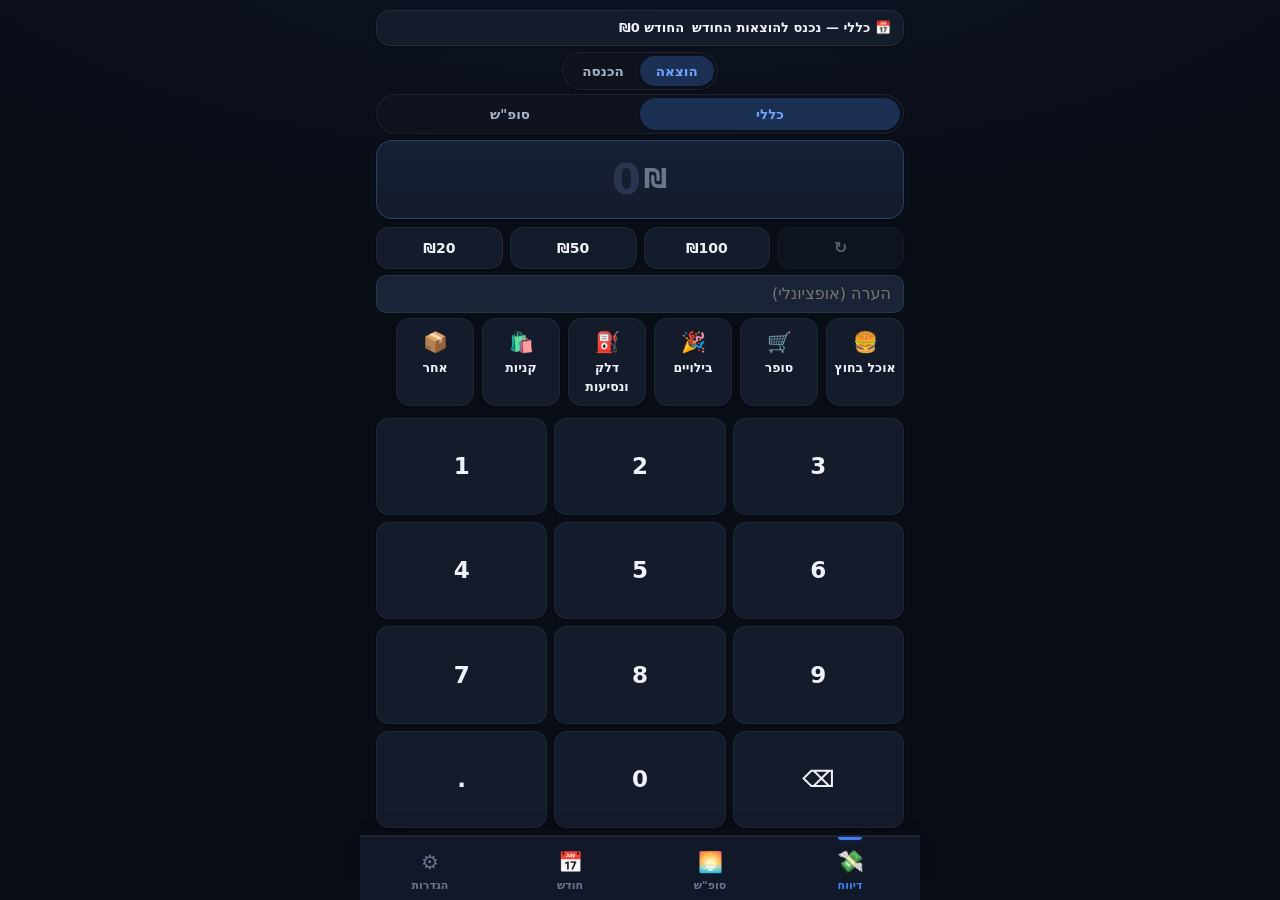
==== commit 2a8e0f32: "Redesign to match the health app's visual language (deep-navy, blue-primary) Re-skinned 'הכסף שלי' t" ====
--- a/index.html
+++ b/index.html
@@ -4,8 +4,7 @@
 <meta charset="utf-8">
 <meta name="viewport" content="width=device-width, initial-scale=1, viewport-fit=cover, user-scalable=no">
 <title>הכסף שלי</title>
-<meta name="theme-color" content="#f9f9f7" media="(prefers-color-scheme: light)">
-<meta name="theme-color" content="#0d0d0d" media="(prefers-color-scheme: dark)">
+<meta name="theme-color" content="#090d16">
 <link rel="manifest" href="manifest.json">
 <meta name="apple-mobile-web-app-capable" content="yes">
 <meta name="mobile-web-app-capable" content="yes">
@@ -13,40 +12,27 @@
 <link rel="apple-touch-icon" href="icon-192.png">
 <link rel="icon" type="image/png" href="icon-192.png">
 <style>
-/* ---------- palette roles (light) + dark below ---------- */
+/* ---------- palette: deep-navy dark by default; light is opt-in ---------- */
 :root {
+  color-scheme: dark;
+  --page: #090d16; --surface: #141b2b; --surface-2: #1b2436;
+  --ink: #eef2fa; --ink-2: #a7b0c4; --muted: #6b768d;
+  --grid: #222c40; --baseline: #2b3550; --border: rgba(255,255,255,.07);
+  --good: #22c55e; --warn: #f5b942; --crit: #f2555a; --good-text: #3ad07f;
+  --accent: #3b82f6; --accent-bright: #6ea3ff;
+  --c1:#3b82f6; --c2:#f2555a; --c3:#22c55e; --c4:#f5b942; --c5:#a78bfa; --c6:#2dd4bf;
+  --ring-track: #232c42;
+}
+/* explicit light theme (system-light users still get the navy look, to match) */
+:root[data-theme="light"] {
   color-scheme: light;
-  --page: #f9f9f7; --surface: #fcfcfb;
-  --ink: #0b0b0b; --ink-2: #52514e; --muted: #898781;
-  --grid: #e1e0d9; --baseline: #c3c2b7; --border: rgba(11,11,11,.10);
-  --good: #0ca30c; --warn: #fab219; --crit: #d03b3b;
-  --good-text: #006300;
-  --accent: #2a78d6;
-  --c1:#2a78d6; --c2:#eb6834; --c3:#1baf7a; --c4:#eda100; --c5:#e87ba4; --c6:#008300;
-  --ring-track: #e1e0d9;
-}
-@media (prefers-color-scheme: dark) {
-  :root:where(:not([data-theme="light"])) {
-    color-scheme: dark;
-    --page: #0d0d0d; --surface: #1a1a19;
-    --ink: #ffffff; --ink-2: #c3c2b7; --muted: #898781;
-    --grid: #2c2c2a; --baseline: #383835; --border: rgba(255,255,255,.10);
-    --good-text: #0ca30c;
-    --accent: #3987e5;
-    --c1:#3987e5; --c2:#d95926; --c3:#199e70; --c4:#c98500; --c5:#d55181; --c6:#008300;
-    --ring-track: #2c2c2a;
-  }
-}
-/* explicit theme toggle (e.g. claude.ai artifact viewer) wins both ways */
-:root[data-theme="dark"] {
-  color-scheme: dark;
-  --page: #0d0d0d; --surface: #1a1a19;
-  --ink: #ffffff; --ink-2: #c3c2b7; --muted: #898781;
-  --grid: #2c2c2a; --baseline: #383835; --border: rgba(255,255,255,.10);
-  --good-text: #0ca30c;
-  --accent: #3987e5;
-  --c1:#3987e5; --c2:#d95926; --c3:#199e70; --c4:#c98500; --c5:#d55181; --c6:#008300;
-  --ring-track: #2c2c2a;
+  --page: #f4f6fb; --surface: #ffffff; --surface-2: #eef2f9;
+  --ink: #0e1626; --ink-2: #48526a; --muted: #8a93a7;
+  --grid: #e6eaf2; --baseline: #c9d0de; --border: rgba(14,22,38,.10);
+  --good: #12a150; --warn: #c98a12; --crit: #e0484d; --good-text: #0a7d3c;
+  --accent: #2f6df0; --accent-bright: #2f6df0;
+  --c1:#2f6df0; --c2:#e0484d; --c3:#12a150; --c4:#c98a12; --c5:#8b5cf6; --c6:#0d9488;
+  --ring-track: #e6eaf2;
 }
 * { box-sizing: border-box; -webkit-tap-highlight-color: transparent; }
 html, body { margin: 0; height: 100%; }
@@ -59,8 +45,8 @@
 }
 h1,h2,h3 { margin: 0; }
 button { font: inherit; color: inherit; border: none; background: none; cursor: pointer; }
-input, select { font: inherit; color: var(--ink); background: var(--page);
-  border: 1px solid var(--baseline); border-radius: 10px; padding: 9px 12px; max-width: 100%; }
+input, select { font: inherit; color: var(--ink); background: var(--surface-2);
+  border: 1px solid var(--border); border-radius: 10px; padding: 9px 12px; max-width: 100%; }
 input:focus, select:focus { outline: 2px solid var(--accent); outline-offset: 1px; }
 .num { font-variant-numeric: tabular-nums; }
 
@@ -258,11 +244,10 @@
 
 /* ===================== professional / statistical polish ===================== */
 body { -webkit-font-smoothing: antialiased; text-rendering: optimizeLegibility; }
-:root { --shadow: 0 1px 2px rgba(16,24,40,.04), 0 6px 16px rgba(16,24,40,.06);
-        --shadow-sm: 0 1px 2px rgba(16,24,40,.05); --radius: 18px; }
-@media (prefers-color-scheme: dark) { :root:where(:not([data-theme="light"])) {
-  --shadow: 0 1px 2px rgba(0,0,0,.4), 0 6px 18px rgba(0,0,0,.5); --shadow-sm: 0 1px 2px rgba(0,0,0,.4); } }
-:root[data-theme="dark"] { --shadow: 0 1px 2px rgba(0,0,0,.4), 0 6px 18px rgba(0,0,0,.5); --shadow-sm: 0 1px 2px rgba(0,0,0,.4); }
+:root { --shadow: 0 1px 2px rgba(0,0,0,.35), 0 10px 24px -8px rgba(0,0,0,.55);
+        --shadow-sm: 0 1px 2px rgba(0,0,0,.35); --radius: 22px; }
+:root[data-theme="light"] { --shadow: 0 1px 2px rgba(16,24,40,.05), 0 8px 20px -8px rgba(16,24,40,.12);
+        --shadow-sm: 0 1px 2px rgba(16,24,40,.06); }
 
 .card { border-radius: var(--radius); box-shadow: var(--shadow); }
 .card h3 { font-size: 14px; font-weight: 700; letter-spacing: .1px; }
@@ -366,17 +351,14 @@
    tab bar on short phones.
    ============================================================================ */
 :root {
-  --grad-accent: linear-gradient(135deg, var(--accent), color-mix(in srgb, var(--accent) 68%, #16235a));
+  --grad-accent: linear-gradient(135deg, var(--accent), color-mix(in srgb, var(--accent) 72%, #7c4dff));
+  --shadow: 0 1px 1px rgba(0,0,0,.35), 0 2px 8px rgba(0,0,0,.45), 0 18px 36px -14px rgba(0,0,0,.65);
+  --shadow-sm: 0 1px 2px rgba(0,0,0,.4); --ring-glow: rgba(0,0,0,.55);
+}
+:root[data-theme="light"] {
   --shadow: 0 1px 1px rgba(16,24,40,.03), 0 2px 6px rgba(16,24,40,.05), 0 12px 28px -10px rgba(16,24,40,.10);
-  --shadow-sm: 0 1px 2px rgba(16,24,40,.06);
-  --ring-glow: rgba(16,24,40,.10);
-}
-@media (prefers-color-scheme: dark) { :root:where(:not([data-theme="light"])) {
-  --shadow: 0 1px 1px rgba(0,0,0,.35), 0 2px 8px rgba(0,0,0,.45), 0 16px 32px -12px rgba(0,0,0,.6);
-  --shadow-sm: 0 1px 2px rgba(0,0,0,.5); --ring-glow: rgba(0,0,0,.5); } }
-:root[data-theme="dark"] {
-  --shadow: 0 1px 1px rgba(0,0,0,.35), 0 2px 8px rgba(0,0,0,.45), 0 16px 32px -12px rgba(0,0,0,.6);
-  --shadow-sm: 0 1px 2px rgba(0,0,0,.5); --ring-glow: rgba(0,0,0,.5); }
+  --shadow-sm: 0 1px 2px rgba(16,24,40,.06); --ring-glow: rgba(16,24,40,.10);
+}
 
 /* soft depth behind the page */
 body { background:
@@ -389,10 +371,10 @@
 .num { font-variant-numeric: tabular-nums; font-feature-settings: "tnum" 1; }
 
 /* cards: hairline top highlight for a crisp, layered feel */
-.card { position: relative; border-color: color-mix(in srgb, var(--border) 70%, transparent);
+.card { position: relative; border-color: color-mix(in srgb, var(--border) 90%, transparent);
+  background: linear-gradient(180deg, color-mix(in srgb, var(--surface) 90%, #fff 4%), var(--surface)); }
+:root[data-theme="light"] .card {
   background: linear-gradient(180deg, color-mix(in srgb, var(--surface) 97%, #fff), var(--surface)); }
-@media (prefers-color-scheme: dark) { :root:where(:not([data-theme="light"])) .card {
-  background: linear-gradient(180deg, color-mix(in srgb, var(--surface) 92%, #fff 3%), var(--surface)); } }
 .card > h3:first-child::before { background: var(--grad-accent); opacity: 1; width: 3.5px; height: 15px;
   box-shadow: 0 0 8px -1px color-mix(in srgb, var(--accent) 60%, transparent); }
 
@@ -409,10 +391,15 @@
   transition: transform .08s ease, box-shadow .15s ease, filter .15s ease; }
 .btn.primary:active, .save-income:active { transform: translateY(1px); filter: brightness(.96); }
 
-/* selected segment / type toggle → gradient chip */
+/* segmented controls → dark track with a lifted navy-blue pill (health-app style) */
+.seg, .type-toggle, .bucket-seg { background: color-mix(in srgb, var(--page) 55%, var(--surface));
+  border-color: color-mix(in srgb, var(--border) 90%, transparent); }
 .type-toggle button.on, .seg button.on, .bucket-seg button.on, .chip.on {
-  background: var(--grad-accent); border-color: transparent;
-  box-shadow: 0 2px 8px -2px color-mix(in srgb, var(--accent) 50%, transparent); }
+  background: color-mix(in srgb, var(--accent) 20%, var(--surface));
+  color: var(--accent-bright); border-color: color-mix(in srgb, var(--accent) 38%, transparent);
+  box-shadow: 0 1px 3px rgba(0,0,0,.35); font-weight: 700; }
+.chip.on { color: #fff; background: var(--grad-accent); }
+.bucket-seg button[data-bucket="travel"].on { background: color-mix(in srgb, #a78bfa 24%, var(--surface)); color: #c9b6ff; border-color: color-mix(in srgb, #a78bfa 40%, transparent); }
 
 /* progress meters & bars → refined track + gradient vbars */
 .meter, .bs-bar { background: color-mix(in srgb, var(--ink) 8%, transparent); }
@@ -437,8 +424,11 @@
 .tabbar { background: color-mix(in srgb, var(--surface) 82%, transparent);
   backdrop-filter: saturate(1.5) blur(14px); -webkit-backdrop-filter: saturate(1.5) blur(14px);
   box-shadow: 0 -1px 0 var(--border), 0 -10px 30px -12px rgba(16,24,40,.12); }
-.tabbar button.on::before { background: var(--grad-accent); width: 24px; height: 3px;
-  box-shadow: 0 1px 6px -1px color-mix(in srgb, var(--accent) 70%, transparent); }
+.tabbar button.on::before { display: none; } /* replaced by the sliding indicator */
+.tab-ind { position: absolute; top: 0; left: 0; width: 24px; height: 3px; border-radius: 0 0 3px 3px;
+  background: var(--grad-accent); box-shadow: 0 1px 6px -1px color-mix(in srgb, var(--accent) 70%, transparent);
+  transition: transform .28s cubic-bezier(.4, 0, .2, 1); pointer-events: none; }
+@media (prefers-reduced-motion: reduce) { .tab-ind { transition: none; } }
 
 /* badges & chips: softer surfaces */
 .badge { border-color: color-mix(in srgb, var(--border) 80%, transparent);
@@ -542,6 +532,36 @@
 .imp-dup .seg { margin: 0; width: 100%; }
 .imp-dup .seg button { flex: 1; font-size: 12px; padding: 5px 6px; }
 .imp-step { font-size: 11px; color: var(--muted); font-weight: 700; letter-spacing: .3px; margin-bottom: 2px; }
+
+/* ---------- category breakdown card (month ⇄ all-time) ---------- */
+.seg.mini { margin: 0; padding: 2px; }
+.seg.mini button { padding: 3px 11px; font-size: 12px; }
+.cat-row { cursor: pointer; border-radius: 8px; transition: background .12s; }
+.cat-row:active { background: color-mix(in srgb, var(--accent) 7%, transparent); }
+.bar-amt .bar-pct { display: block; font-size: 10px; color: var(--muted); font-weight: 600; margin-top: -1px; }
+.cat-total { padding-top: 9px; margin-top: 5px; border-top: 1px solid var(--grid); }
+.tag-sub { font-size: 10px; font-weight: 700; color: var(--accent); white-space: nowrap;
+  background: color-mix(in srgb, var(--accent) 12%, transparent); padding: 1px 6px; border-radius: 999px; }
+
+/* ---------- modal drag handle + swipe-down-to-close ---------- */
+.modal { position: relative; }
+.modal::before { content: ""; display: block; width: 38px; height: 4px; border-radius: 999px;
+  background: var(--baseline); opacity: .6; margin: -6px auto 12px; }
+.modal.closing { animation: sheet-down .2s ease forwards; }
+@keyframes sheet-down { to { transform: translateY(100%); opacity: .4; } }
+@media (prefers-reduced-motion: reduce) { .modal.closing { animation: none; } }
+
+/* ---------- friendlier empty states ---------- */
+.empty .empty-emo { display: block; font-size: 30px; margin-bottom: 6px; opacity: .75; }
+
+/* ---------- consistent category colour dots ---------- */
+.cat-dot { display: inline-block; width: 8px; height: 8px; border-radius: 50%;
+  margin-inline-end: 6px; flex: none; vertical-align: middle; }
+
+/* ---------- screen header (big title + muted subtitle), health-app style ---------- */
+.scr-head { display: flex; align-items: flex-start; justify-content: space-between; margin: 4px 2px 14px; }
+.scr-head .h-title { font-size: 25px; font-weight: 800; letter-spacing: -.5px; line-height: 1.1; }
+.scr-head .h-sub { font-size: 13.5px; color: var(--muted); font-weight: 600; margin-top: 2px; }
 
 /* ---------- compact report layout for short phones (e.g. iPhone SE) ----------
    Keeps the whole entry flow — amount, quick amounts, categories, keypad —
@@ -597,7 +617,7 @@
 
 <!-- ================= WEEKEND ================= -->
 <section id="s-weekend" class="screen">
-  <h2 style="font-size:19px;margin:6px 2px">סופי שבוע</h2>
+  <div class="scr-head"><div><div class="h-title">סופי שבוע</div><div class="h-sub">תקציב והוצאות</div></div></div>
   <div class="card" id="wk-current"></div>
   <div class="card">
     <h3 style="font-size:15px">מגמת הוצאות סופ"ש</h3>
@@ -610,6 +630,7 @@
 
 <!-- ================= MONTH ================= -->
 <section id="s-month" class="screen">
+  <div class="scr-head"><div><div class="h-title">החודש שלי</div><div class="h-sub">סיכום והוצאות</div></div></div>
   <div class="month-nav">
     <button id="m-prev">‹</button>
     <div class="cur-month" id="m-label"></div>
@@ -618,11 +639,16 @@
   <div class="kpis" id="m-kpis"></div>
   <div id="m-compare"></div>
   <div id="m-recap"></div>
-  <div class="card" id="m-travel"></div>
   <div class="card" id="m-budget"></div>
   <div class="card" id="m-weekend-share"></div>
   <div class="card">
-    <h3 style="font-size:15px">לאן הלך הכסף</h3>
+    <div class="row spread" style="margin-bottom:6px">
+      <h3 style="font-size:15px">לאן הלך הכסף</h3>
+      <div class="seg mini" id="cats-scope">
+        <button data-scope="month" class="on">החודש</button>
+        <button data-scope="all">כל הזמן</button>
+      </div>
+    </div>
     <div id="m-cats"></div>
   </div>
 
@@ -642,7 +668,7 @@
 
   <section class="collapse" id="c-patterns">
     <button class="collapse-head" aria-expanded="false">
-      <span class="ch-title">💡 דפוסים ותובנות</span>
+      <span class="ch-title">💡 חיסכון ובקרה</span>
       <span class="chev" aria-hidden="true">⌄</span>
     </button>
     <div class="collapse-body"><div id="m-patterns"></div></div>
@@ -686,7 +712,7 @@
 
 <!-- ================= SETTINGS ================= -->
 <section id="s-settings" class="screen">
-  <h2 style="font-size:19px;margin:6px 2px">הגדרות</h2>
+  <div class="scr-head"><div><div class="h-title">הגדרות</div><div class="h-sub">התאמה אישית</div></div></div>
   <div class="card">
     <div class="set-row">
       <label>תקציב סופ"ש (₪)</label>
@@ -730,6 +756,7 @@
     </div>
     <p class="mut" id="reminders-note" style="margin:6px 0 0"></p>
   </div>
+  <div class="card" id="m-travel"></div>
   <div class="card">
     <h3 style="font-size:15px">ייבוא מהבנק</h3>
     <p class="mut">ייבוא קובץ Excel של פירוט עסקאות (כרטיס אשראי) — למילוי חודשים שלא דיווחת. העסקאות נכנסות לפי תאריך העסקה.</p>
@@ -753,6 +780,7 @@
 
 <!-- tab bar -->
 <nav class="tabbar" id="tabbar">
+  <span class="tab-ind" id="tab-ind"></span>
   <button data-s="report" class="on"><span class="ic">💸</span>דיווח</button>
   <button data-s="weekend"><span class="ic">🌅</span>סופ"ש</button>
   <button data-s="month"><span class="ic">📅</span>חודש</button>
@@ -812,6 +840,10 @@
 }
 function save() { localStorage.setItem(LS_KEY, JSON.stringify(S)); }
 const uid = () => Date.now().toString(36) + Math.random().toString(36).slice(2, 7);
+/* subtle haptic feedback where supported (no-op on browsers/devices without it) */
+const haptic = (p = 8) => { try { if (navigator.vibrate) navigator.vibrate(p); } catch {} };
+/* friendlier empty state: an emoji over a short guiding line */
+const emptyState = (emo, txt) => `<div class="empty"><span class="empty-emo">${emo}</span>${txt}</div>`;
 
 /* ============================ money & time =========================== */
 const fmt = (n) => "₪" + Math.round(n).toLocaleString("he-IL");
@@ -922,8 +954,17 @@
   if (dir) el.classList.add(dir > 0 ? "from-next" : "from-prev");
   window.scrollTo(0, 0);
   render();
+  positionTabInd();
   if (name === "month") animateMonthNumbers();
 }
+/* slide the tab-bar indicator under the active button */
+function positionTabInd() {
+  const ind = $("#tab-ind"); if (!ind) return;
+  const btn = document.querySelector(`.tabbar button[data-s="${SCREENS[curScreen]}"]`); if (!btn) return;
+  const x = btn.offsetLeft + btn.offsetWidth / 2 - ind.offsetWidth / 2;
+  ind.style.transform = `translateX(${x}px)`;
+}
+window.addEventListener("resize", positionTabInd);
 /* gentle count-up on the month's headline numbers when the screen is opened/navigated */
 function animateMonthNumbers() {
   if (window.matchMedia && matchMedia("(prefers-reduced-motion: reduce)").matches) return;
@@ -1180,13 +1221,14 @@
       if (cr >= 0.9) maybeNotify("תקציב חודשי", left >= 0 ? `נשארו ${fmt(left)} מהתקציב` : `חריגה של ${fmt(-left)}`);
     }
   }
+  haptic(alertMsg ? [12, 50, 12] : 8); // a stronger buzz when a budget threshold is crossed
   showToast(alertMsg || msg, () => { S.tx = S.tx.filter((x) => x.id !== t.id); save(); render(); });
   render();
 }
 /* delete a transaction with an undo affordance (used by swipe-to-delete) */
 function deleteTxWithUndo(id) {
   const idx = S.tx.findIndex((t) => t.id === id); if (idx < 0) return;
-  const [removed] = S.tx.splice(idx, 1); save(); render();
+  const [removed] = S.tx.splice(idx, 1); save(); render(); haptic(12);
   showToast("נמחק ✓", () => { S.tx.push(removed); save(); render(); });
 }
 /* showToast(msg, undo): undo may be a function (runs on tap) or true/false */
@@ -1262,7 +1304,7 @@
         <span class="badge ${spent <= budget ? "ok" : "over"}">${spent <= budget ? "✓ בתקציב" : "✗ חריגה"}</span>
       </div>
     </div>
-    ${txs.length ? txs.map(txItem).join("") : `<div class="empty">עוד אין הוצאות בסופ"ש הזה</div>`}`;
+    ${txs.length ? txs.map(txItem).join("") : emptyState("🌅", "עוד אין הוצאות בסופ\"ש הזה — כשתדווח, הן יופיעו כאן")}`;
 
   // trend chart: last weekends, oldest -> newest, ending with the current one
   const chartWins = [];
@@ -1360,7 +1402,7 @@
       </div>
       <div class="meter"><div style="width:${Math.min(100, budget ? x.total / budget * 100 : 0)}%;background:${x.total > budget ? "var(--crit)" : "var(--good)"}"></div></div>
       <span class="badge ${x.total <= budget ? "ok" : "over"}">${x.total <= budget ? "✓ בתקציב" : `✗ חריגה של ${fmt(x.total - budget)}`}</span>
-    </div>`).join("") : `<div class="empty">עדיין אין היסטוריה</div>`;
+    </div>`).join("") : emptyState("📭", "עדיין אין היסטוריית סופ\"שים");
 }
 
 /* "night" spending: 22:00–05:59 — often impulsive/unplanned, worth flagging */
@@ -1381,7 +1423,7 @@
 
 /* ============================= month screen ========================== */
 let mYear, mMonth;
-let txQuery = "", txFilter = "all";
+let txQuery = "", txFilter = "all", catScope = "month";
 { const n = new Date(); mYear = n.getFullYear(); mMonth = n.getMonth(); }
 const MONTHS = ["ינואר","פברואר","מרץ","אפריל","מאי","יוני","יולי","אוגוסט","ספטמבר","אוקטובר","נובמבר","דצמבר"];
 
@@ -1455,23 +1497,32 @@
     cmp.style.display = "none";
   }
 
-  // monthly budget (reported expenses) + projection for the current month
+  // monthly budget (reported expenses) — live ring + projection for the current month
   const mb = S.settings.monthlyBudget;
   if (mb > 0) {
     const left = mb - m.reportedOut;
-    const color = left < 0 ? "var(--crit)" : (Math.max(0, left) / mb) < 0.2 ? "var(--warn)" : "var(--good)";
+    const frac = Math.max(0, left) / mb;
+    const color = left < 0 ? "var(--crit)" : frac < 0.2 ? "var(--warn)" : "var(--good)";
     let proj = "";
     if (isThisMonth) {
       const dim = new Date(mYear, mMonth + 1, 0).getDate();
       const dnow = new Date().getDate();
       const projected = Math.round(m.reportedOut / dnow * dim);
-      proj = `<div class="mut num" style="margin-top:6px">בקצב הזה: כ-${fmt(projected)} עד סוף החודש${projected > mb ? " ⚠️ מעל התקציב" : ""}</div>`;
+      proj = `<div class="mut num" style="margin-top:4px">בקצב הזה: כ-${fmt(projected)} עד סוף החודש${projected > mb ? " ⚠️ מעל התקציב" : ""}</div>`;
     }
     $("#m-budget").innerHTML = `
-      <div class="row spread"><span class="sub">🎯 תקציב חודשי (מדווחות)</span>
-        <span class="num" style="font-weight:800;color:${color}">${left >= 0 ? "נשארו " + fmt(left) : "חריגה " + fmt(-left)}</span></div>
-      <div class="meter" style="margin:8px 0 0"><div style="width:${Math.min(100, m.reportedOut / mb * 100)}%;background:${color}"></div></div>
-      <div class="mut num" style="margin-top:4px">${fmt(m.reportedOut)} מתוך ${fmt(mb)}</div>${proj}`;
+      <div class="status-card">
+        <div class="ring-wrap">${ringSvg(frac, color)}
+          <div class="ring-val"><span class="amt num" style="color:${color}">${fmt(Math.abs(left))}</span>
+          <span class="lbl">${left >= 0 ? "נשארו" : "חריגה"}</span></div>
+        </div>
+        <div class="status-main">
+          <div class="status-title">🎯 תקציב חודשי</div>
+          <div class="sub num" style="margin-top:4px">${fmt(m.reportedOut)} מתוך ${fmt(mb)}</div>
+          <span class="badge ${left >= 0 ? "ok" : "over"}">${left >= 0 ? "✓ בתקציב" : "✗ חריגה"}</span>
+          ${proj}
+        </div>
+      </div>`;
     $("#m-budget").style.display = "";
   } else {
     $("#m-budget").style.display = "none";
@@ -1504,20 +1555,8 @@
   renderRecap(m);
   renderPatterns();
 
-  // categories (excludes travel — trips get their own budget breakdown)
-  const catSums = {};
-  m.reportedExp.forEach((t) => {
-    catSums[t.cat || "other"] = (catSums[t.cat || "other"] || 0) + t.amount;
-  });
-  const entries = Object.entries(catSums).sort((a, b) => b[1] - a[1]);
-  const max = entries.length ? entries[0][1] : 0;
-  $("#m-cats").innerHTML = entries.length ? entries.map(([id, v]) => {
-    const c = catById(id);
-    return `<div class="bar-row">
-      <span class="bar-label">${c.emoji} ${c.name}</span>
-      <span class="bar-track"><span class="bar-fill" style="width:${max ? v / max * 100 : 0}%;background:${catColor(id)}"></span></span>
-      <span class="bar-amt num">${fmt(v)}</span></div>`;
-  }).join("") : `<div class="empty">אין הוצאות מדווחות החודש</div>`;
+  // per-category breakdown (month / all-time toggle)
+  renderCatsBreakdown();
 
   // fixed list
   $("#fixed-meta").textContent = S.fixed.length ? `${S.fixed.length}` : "";
@@ -1527,13 +1566,58 @@
       <span class="tx-main"><div class="tx-name">${esc(f.name)}</div>
       <div class="tx-time">${f.type === "income" ? "הכנסה קבועה" : "הוצאה קבועה"}</div></span>
       <span class="tx-amt num ${f.type === "income" ? "in" : ""}">${f.type === "income" ? "+" : "-"}${fmt2(f.amount)}</span>
-    </div>`).join("") : `<div class="empty">אין קבועות עדיין - הוסף משכורת, שכ"ד, מנויים</div>`;
-
-  // travel mode
-  renderTravel();
+    </div>`).join("") : emptyState("🔁", "אין קבועות עדיין — הוסף משכורת, שכ\"ד, מנויים");
 
   // month tx list (with search + filter)
   renderMonthTx();
+}
+
+/* ---------- per-category breakdown: viewed month or all-time ---------- */
+function reportedExpenses(all) {
+  const base = S.tx.filter((t) => t.type === "expense" && t.bucket !== "travel");
+  return all ? base : base.filter((t) => { const d = new Date(t.ts); return d.getFullYear() === mYear && d.getMonth() === mMonth; });
+}
+function renderCatsBreakdown() {
+  const all = catScope === "all";
+  const exp = reportedExpenses(all);
+  const total = sum(exp);
+  const catSums = {};
+  exp.forEach((t) => { catSums[t.cat || "other"] = (catSums[t.cat || "other"] || 0) + t.amount; });
+  const entries = Object.entries(catSums).sort((a, b) => b[1] - a[1]);
+  const max = entries.length ? entries[0][1] : 0;
+  // months tracked (for the /month average shown in all-time mode)
+  let span = 1;
+  if (all && exp.length) {
+    const ts = exp.map((t) => +new Date(t.ts));
+    const f = new Date(Math.min(...ts)), l = new Date(Math.max(...ts));
+    span = Math.max(1, (l.getFullYear() - f.getFullYear()) * 12 + (l.getMonth() - f.getMonth()) + 1);
+  }
+  $("#m-cats").innerHTML = entries.length
+    ? entries.map(([id, v]) => {
+        const c = catById(id), pct = total ? Math.round(v / total * 100) : 0;
+        const sub = all ? `${pct}% · ${fmt(v / span)}/ח׳` : `${pct}%`;
+        return `<div class="bar-row cat-row" data-catrow="${id}">
+          <span class="bar-label"><span class="cat-dot" style="background:${catColor(id)}"></span>${c.emoji} ${esc(c.name)}</span>
+          <span class="bar-track"><span class="bar-fill" style="width:${max ? v / max * 100 : 0}%;background:${catColor(id)}"></span></span>
+          <span class="bar-amt num">${fmt(v)}<span class="bar-pct">${sub}</span></span></div>`;
+      }).join("") + `<div class="row spread cat-total"><span class="mut">סה"כ${all ? ` · ${span} חודשים` : ""}</span><span class="num" style="font-weight:800">${fmt(total)}</span></div>`
+    : emptyState("📊", all ? "עדיין אין הוצאות לניתוח" : "אין הוצאות מדווחות החודש");
+}
+$("#cats-scope").addEventListener("click", (e) => {
+  const b = e.target.closest("button"); if (!b) return;
+  catScope = b.dataset.scope;
+  document.querySelectorAll("#cats-scope button").forEach((x) => x.classList.toggle("on", x === b));
+  renderCatsBreakdown();
+});
+/* drill into a single category's transactions (respecting the current scope) */
+function openCatTxModal(id) {
+  const c = catById(id), all = catScope === "all";
+  const list = reportedExpenses(all).filter((t) => (t.cat || "other") === id).sort((a, b) => b.ts.localeCompare(a.ts));
+  modal(`<h3>${c.emoji} ${esc(c.name)} · ${all ? "כל הזמן" : MONTHS[mMonth] + " " + mYear}</h3>
+    <div class="row spread" style="margin-bottom:4px"><span class="mut">${list.length} תנועות</span><span class="num" style="font-weight:800">${fmt(sum(list))}</span></div>
+    <div class="imp-scroll">${list.length ? list.map(txItem).join("") : `<div class="empty">אין תנועות</div>`}</div>
+    <div class="btn-row"><button class="btn" id="ct-close">סגירה</button></div>`);
+  $("#ct-close").onclick = closeModal;
 }
 
 /* ---------- travel mode card ---------- */
@@ -1645,8 +1729,8 @@
   });
   const el = $("#m-tx");
   $("#tx-meta").textContent = m.txs.length ? `${m.txs.length}` : "";
-  if (!m.txs.length) { el.innerHTML = `<div class="empty">אין תנועות החודש</div>`; return; }
-  if (!list.length) { el.innerHTML = `<div class="empty">לא נמצאו תנועות תואמות</div>`; return; }
+  if (!m.txs.length) { el.innerHTML = emptyState("🧾", "עוד אין תנועות החודש"); return; }
+  if (!list.length) { el.innerHTML = emptyState("🔍", "לא נמצאו תנועות תואמות"); return; }
   const filtered = q || txFilter !== "all";
   const head = filtered
     ? `<div class="filter-count">${list.length} תנועות · סה"כ ${fmt(sum(list.map((t) => ({ amount: t.type === "income" ? 0 : t.amount }))))}</div>`
@@ -1686,89 +1770,62 @@
   el.style.display = "";
 }
 
-/* ---------- spending patterns: all-time analytical stats (not per-month) ---------- */
+/* ---------- saving & control: recurring/subscriptions + ranked saving levers ----------
+   Focused on decisions, not trivia: what repeats (leaks) and where cutting saves the most.
+   The raw per-category breakdown lives in the "לאן הלך הכסף" card, so it isn't repeated here. */
 function renderPatterns() {
-  const el = $("#m-patterns");
-  const wrap = $("#c-patterns");
-  // all tracked spending except travel (kept separate everywhere in the app)
+  const el = $("#m-patterns"), wrap = $("#c-patterns");
   const exp = S.tx.filter((t) => t.type === "expense" && t.bucket !== "travel");
   if (exp.length < 3) { el.innerHTML = ""; wrap.style.display = "none"; return; }
   wrap.style.display = "";
   const total = sum(exp);
-  const lines = [];
-  // tracking span in months
   const times = exp.map((t) => +new Date(t.ts));
   const first = new Date(Math.min(...times)), last = new Date(Math.max(...times));
   const monthSpan = Math.max(1, (last.getFullYear() - first.getFullYear()) * 12 + (last.getMonth() - first.getMonth()) + 1);
-  lines.push(["💰", `בסך הכל <b>${fmt(total)}</b> ב-${exp.length} תנועות · כ-<b>${fmt(total / monthSpan)}</b> בחודש`]);
-  // top category all-time
-  const catSums = {};
-  exp.forEach((t) => { catSums[t.cat || "other"] = (catSums[t.cat || "other"] || 0) + t.amount; });
-  const top = Object.entries(catSums).sort((a, b) => b[1] - a[1])[0];
-  if (top) {
-    const c = catById(top[0]), share = Math.round(top[1] / total * 100);
-    lines.push([c.emoji, `הקטגוריה הגדולה תמיד: <b>${esc(c.name)}</b> — ${fmt(top[1])} (${share}%)`]);
-  }
-  // most expensive weekday all-time
-  const dow = [0, 0, 0, 0, 0, 0, 0];
-  exp.forEach((t) => { dow[new Date(t.ts).getDay()] += t.amount; });
-  const maxV = Math.max(...dow);
-  if (maxV > 0) lines.push(["📊", `היום ה"יקר" ביותר בשבוע: <b>${DAY_NAMES[dow.indexOf(maxV)]}</b>`]);
-  // average per transaction all-time
-  lines.push(["🧮", `הוצאה ממוצעת לתנועה: <b>${fmt(total / exp.length)}</b>`]);
-  // priciest month ever (only meaningful once there is more than one month)
-  const byMonth = {};
-  exp.forEach((t) => { const d = new Date(t.ts); byMonth[`${d.getFullYear()}-${d.getMonth()}`] = (byMonth[`${d.getFullYear()}-${d.getMonth()}`] || 0) + t.amount; });
-  if (Object.keys(byMonth).length > 1) {
-    const tm = Object.entries(byMonth).sort((a, b) => b[1] - a[1])[0];
-    const [yy, mm] = tm[0].split("-").map(Number);
-    lines.push(["📅", `החודש היקר ביותר: <b>${MONTHS[mm]} ${yy}</b> (${fmt(tm[1])})`]);
-  }
-  // night-spending share all-time
-  const nightSum = exp.filter((t) => isNight(t.ts)).reduce((a, t) => a + t.amount, 0);
-  if (nightSum > 0) {
-    const pct = Math.round(nightSum / total * 100);
-    if (pct >= 10) lines.push(["🌙", `${pct}% מכל ההוצאות היו בלילה (22:00–06:00)`]);
-  }
-
-  // recurring merchants across the months (by note — mostly from bank import)
+
+  // group by merchant (note) — the basis for both recurring detection and the "nibble" lever
   const byNote = {};
   exp.forEach((t) => {
     const k = (t.note || "").trim(); if (!k) return;
     const d = new Date(t.ts);
-    (byNote[k] || (byNote[k] = { n: 0, sum: 0, months: new Set() }));
-    byNote[k].n++; byNote[k].sum += t.amount; byNote[k].months.add(`${d.getFullYear()}-${d.getMonth()}`);
+    (byNote[k] || (byNote[k] = { n: 0, sum: 0, months: new Set(), amts: [] }));
+    byNote[k].n++; byNote[k].sum += t.amount; byNote[k].months.add(`${d.getFullYear()}-${d.getMonth()}`); byNote[k].amts.push(t.amount);
   });
-  const recurring = Object.entries(byNote)
-    .filter(([, v]) => v.months.size >= 3 || v.n >= 4)
-    .sort((a, b) => b[1].sum - a[1].sum).slice(0, 5);
-  const recLines = recurring.map(([name, v]) =>
-    ["🔁", `<b>${esc(name)}</b> — ${v.n}× ב-${v.months.size} חודשים · ${fmt(v.sum)} (ממוצע ${fmt(v.sum / v.n)})`]);
-
-  // where can I save
-  const saveLines = [];
+  // a "subscription" repeats a near-constant amount across most months
+  const isSub = (v) => {
+    if (v.months.size < 3) return false;
+    const avg = v.sum / v.n, near = v.amts.filter((x) => Math.abs(x - avg) <= Math.max(1, avg * 0.1)).length;
+    return near >= v.n * 0.7;
+  };
+  const recurring = Object.entries(byNote).filter(([, v]) => v.months.size >= 3 || v.n >= 4).sort((a, b) => b[1].sum - a[1].sum);
+  const recLines = recurring.slice(0, 4).map(([name, v]) =>
+    ["🔁", `<b>${esc(name)}</b> — ${v.n}× ב-${v.months.size} חודשים · <b>${fmt(v.sum)}</b>${isSub(v) ? ` <span class="tag-sub">מנוי? ~${fmt(v.sum / v.months.size)}/ח׳</span>` : ` <span class="mut">(~${fmt(v.sum / monthSpan)}/ח׳)</span>`}`]);
+
+  // ranked saving levers — biggest impact first
+  const catSums = {};
+  exp.forEach((t) => { catSums[t.cat || "other"] = (catSums[t.cat || "other"] || 0) + t.amount; });
+  const levers = [];
+  const top = Object.entries(catSums).sort((a, b) => b[1] - a[1])[0];
   if (top) {
     const c = catById(top[0]), perMonth = top[1] / monthSpan;
-    saveLines.push(["✂️", `<b>${esc(c.name)}</b> היא ההוצאה הגדולה (~${fmt(perMonth)} בחודש). קיצוץ 15% = חיסכון ~<b>${fmt(perMonth * 0.15)}</b> בחודש`]);
-  }
-  // a frequent small buy that quietly adds up
-  const nibble = Object.entries(byNote).filter(([, v]) => v.n >= 5).sort((a, b) => b[1].sum - a[1].sum)[0];
+    levers.push(["✂️", `<b>${esc(c.name)}</b> — ~${fmt(perMonth)}/ח׳ (${Math.round(top[1] / total * 100)}% מההוצאות). קיצוץ 15% חוסך ~<b>${fmt(perMonth * 0.15)}</b>/ח׳`]);
+  }
+  const subs = recurring.filter(([, v]) => isSub(v));
+  const subMonthly = subs.reduce((a, [, v]) => a + v.sum / v.months.size, 0);
+  if (subMonthly > 0) levers.push(["📌", `מנויים/חוזרות קבועות: ~<b>${fmt(subMonthly)}</b>/ח׳ — עבור עליהם ובטל מה שלא בשימוש`]);
+  const nibble = Object.entries(byNote).filter(([, v]) => v.n >= 5 && !isSub(v)).sort((a, b) => b[1].sum - a[1].sum)[0];
   if (nibble) {
     const [name, v] = nibble;
-    saveLines.push(["☕", `<b>${esc(name)}</b>: ${v.n} קניות קטנות בממוצע ${fmt(v.sum / v.n)} — הצטברו ל-<b>${fmt(v.sum)}</b>`]);
-  }
-  if (nightSum > total * 0.15) {
-    saveLines.push(["🌙", `הרבה מההוצאות בלילה (${fmt(nightSum)} סה"כ) — לרוב פחות מתוכננות, יעד טוב לצמצום`]);
+    levers.push(["☕", `<b>${esc(name)}</b> — ${v.n} קניות קטנות שהצטברו ל-<b>${fmt(v.sum)}</b> (~${fmt(v.sum / monthSpan)}/ח׳)`]);
   }
 
   const section = (title, arr) => arr.length
     ? `<h4 class="sub-h">${title}</h4>${arr.map(([em, t]) => `<div class="pattern-line"><span class="em">${em}</span><span>${t}</span></div>`).join("")}`
     : "";
   el.innerHTML = `
-    <p class="mut" style="margin:0 0 6px">מאז ${first.getDate()}.${first.getMonth() + 1}.${String(first.getFullYear()).slice(2)} · ${monthSpan} חודשים במעקב</p>
-    ${lines.map(([em, t]) => `<div class="pattern-line"><span class="em">${em}</span><span>${t}</span></div>`).join("")}
-    ${section("🔁 הוצאות חוזרות", recLines)}
-    ${section("✂️ איפה אפשר לחסוך", saveLines)}`;
+    <p class="mut" style="margin:0 0 8px">מאז ${first.getDate()}.${first.getMonth() + 1}.${String(first.getFullYear()).slice(2)} · ${monthSpan} חודשים · סה"כ ${fmt(total)} (~${fmt(total / monthSpan)}/ח׳)</p>
+    ${section("🔁 חוזרות ומנויים", recLines) || `<p class="mut">עדיין אין מספיק נתונים לזיהוי חוזרות</p>`}
+    ${section("✂️ איפה הכי קל לחסוך", levers)}`;
 }
 
 /* ======================== edit modals (tx/fixed/cat) ================= */
@@ -1780,6 +1837,8 @@
   if (fxEl) { openFixedModal(fxEl.dataset.fixed); return; }
   const wkEl = e.target.closest("[data-weekend]");
   if (wkEl) { openWeekendDetailsModal(wkEl.dataset.weekend); return; }
+  const crEl = e.target.closest("[data-catrow]");
+  if (crEl) { openCatTxModal(crEl.dataset.catrow); return; }
 });
 
 /* collapsible sections: tap the header to expand/collapse */
@@ -1836,9 +1895,42 @@
   document.body.addEventListener("touchend", finish, { passive: true });
   document.body.addEventListener("touchcancel", finish, { passive: true });
 })();
-function modal(html) { $("#modal").innerHTML = html; $("#modal-back").classList.add("show"); }
-function closeModal() { $("#modal-back").classList.remove("show"); }
+function modal(html) {
+  const m = $("#modal");
+  m.classList.remove("closing"); m.style.transform = ""; m.scrollTop = 0;
+  m.innerHTML = html; $("#modal-back").classList.add("show");
+}
+function closeModal() {
+  const m = $("#modal"), back = $("#modal-back");
+  if (!back.classList.contains("show")) return;
+  const reduce = window.matchMedia && matchMedia("(prefers-reduced-motion: reduce)").matches;
+  if (reduce) { back.classList.remove("show"); m.style.transform = ""; return; }
+  m.classList.add("closing");
+  setTimeout(() => { back.classList.remove("show"); m.classList.remove("closing"); m.style.transform = ""; }, 190);
+}
 $("#modal-back").addEventListener("click", (e) => { if (e.target.id === "modal-back") closeModal(); });
+/* drag the sheet down from its top (the handle area) to dismiss */
+(function () {
+  let sy = 0, dragging = false;
+  const back = $("#modal-back");
+  back.addEventListener("touchstart", (e) => {
+    if (e.touches.length !== 1) { dragging = false; return; }
+    const m = $("#modal"), rect = m.getBoundingClientRect(), y = e.touches[0].clientY;
+    if (y - rect.top > 56 || m.scrollTop > 0) { dragging = false; return; }
+    sy = y; dragging = true; m.style.transition = "none";
+  }, { passive: true });
+  back.addEventListener("touchmove", (e) => {
+    if (!dragging) return;
+    const m = $("#modal"), dy = e.touches[0].clientY - sy;
+    m.style.transform = dy > 0 ? `translateY(${dy}px)` : "";
+  }, { passive: true });
+  back.addEventListener("touchend", (e) => {
+    if (!dragging) return; dragging = false;
+    const m = $("#modal"), dy = e.changedTouches[0].clientY - sy;
+    m.style.transition = "";
+    if (dy > 90) closeModal(); else m.style.transform = "";
+  }, { passive: true });
+})();
 
 function openTxModal(id) {
   const t = S.tx.find((x) => x.id === id); if (!t) return;
@@ -1941,6 +2033,7 @@
 
 /* ============================== settings ============================= */
 function renderSettings() {
+  renderTravel(); // travel mode lives in settings — kept out of the way until needed
   $("#set-budget").value = S.settings.weekendBudget;
   $("#set-monthly").value = S.settings.monthlyBudget || 0;
   $("#set-savings-goal").value = S.settings.savingsGoal || 0;
@@ -1954,7 +2047,7 @@
   $("#cat-list").innerHTML = S.categories.map((c) => `
     <div class="tx-item">
       <span class="tx-emoji">${c.emoji}</span>
-      <span class="tx-main"><div class="tx-name">${esc(c.name)}</div></span>
+      <span class="tx-main"><div class="tx-name"><span class="cat-dot" style="background:${catColor(c.id)}"></span>${esc(c.name)}</div></span>
       <button class="btn danger" data-delcat="${c.id}">הסרה</button>
     </div>`).join("");
   // reminders switch state + note
@@ -2403,6 +2496,7 @@
 applyShakamRule(); // route כוורת / חלביה / מכונות אוטומטיות to the שק״ם category
 save(); // persist any one-time data migrations (e.g. retired "other" bucket) so backups stay clean
 render();
+requestAnimationFrame(positionTabInd); // place the sliding tab indicator once layout is ready
 
 // fire reminders on open and whenever the app returns to the foreground
 setTimeout(checkReminders, 1200);
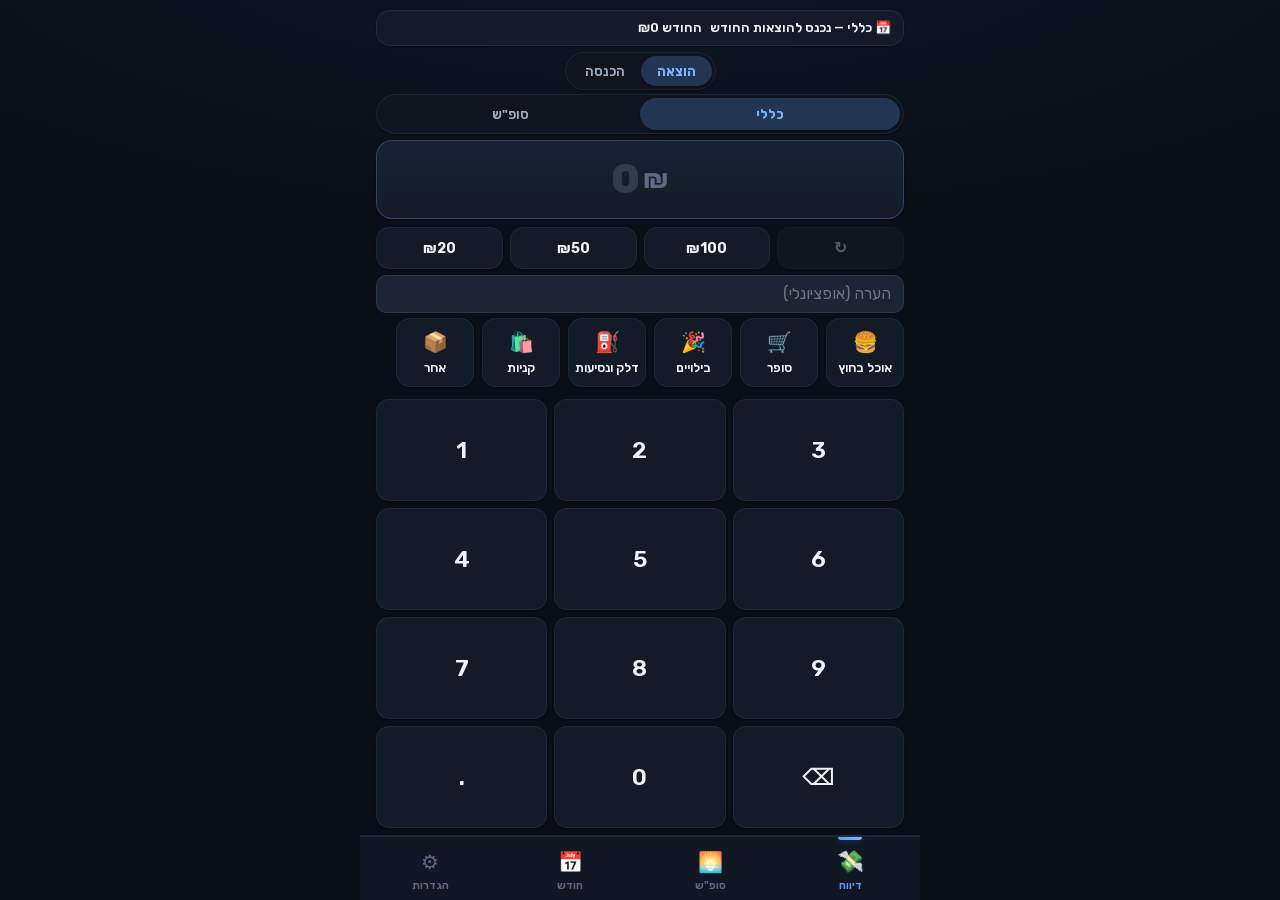
==== commit 6af72c6a: "Match the health app exactly: embed Rubik + its precise design tokens Pulled the real design system " ====
--- a/index.html
+++ b/index.html
@@ -4,7 +4,7 @@
 <meta charset="utf-8">
 <meta name="viewport" content="width=device-width, initial-scale=1, viewport-fit=cover, user-scalable=no">
 <title>הכסף שלי</title>
-<meta name="theme-color" content="#090d16">
+<meta name="theme-color" content="#0a0e17">
 <link rel="manifest" href="manifest.json">
 <meta name="apple-mobile-web-app-capable" content="yes">
 <meta name="mobile-web-app-capable" content="yes">
@@ -12,16 +12,27 @@
 <link rel="apple-touch-icon" href="icon-192.png">
 <link rel="icon" type="image/png" href="icon-192.png">
 <style>
+/* ===== Rubik (embedded, matches the health app) ===== */
+@font-face {
+    font-family: 'Rubik'; font-weight: 300 800; font-display: swap;
+    src: url([data-uri]) format('woff2');
+    unicode-range: U+0590-05FF, U+200C-2010, U+20AA, U+25CC, U+FB1D-FB4F;
+  }
+@font-face {
+    font-family: 'Rubik'; font-weight: 300 800; font-display: swap;
+    src: url([data-uri]) format('woff2');
+    unicode-range: U+0000-00FF, U+2000-206F, U+2074, U+20AC, U+2191, U+2193, U+2212, U+2215;
+  }
 /* ---------- palette: deep-navy dark by default; light is opt-in ---------- */
 :root {
   color-scheme: dark;
-  --page: #090d16; --surface: #141b2b; --surface-2: #1b2436;
-  --ink: #eef2fa; --ink-2: #a7b0c4; --muted: #6b768d;
-  --grid: #222c40; --baseline: #2b3550; --border: rgba(255,255,255,.07);
-  --good: #22c55e; --warn: #f5b942; --crit: #f2555a; --good-text: #3ad07f;
-  --accent: #3b82f6; --accent-bright: #6ea3ff;
-  --c1:#3b82f6; --c2:#f2555a; --c3:#22c55e; --c4:#f5b942; --c5:#a78bfa; --c6:#2dd4bf;
-  --ring-track: #232c42;
+  --page: #0a0e17; --surface: #141b28; --surface-2: #1d2534;
+  --ink: #f0f4fa; --ink-2: #9fadc2; --muted: #5c6b83;
+  --grid: rgba(148,163,184,.14); --baseline: rgba(148,163,184,.22); --border: rgba(148,163,184,.12);
+  --good: #34d399; --warn: #fbbf24; --crit: #fb7185; --good-text: #34d399;
+  --accent: #5b9dff; --accent-bright: #7db4ff;
+  --c1:#5b9dff; --c2:#fb7185; --c3:#34d399; --c4:#fbbf24; --c5:#a78bfa; --c6:#2dd4bf;
+  --ring-track: rgba(148,163,184,.13);
 }
 /* explicit light theme (system-light users still get the navy look, to match) */
 :root[data-theme="light"] {
@@ -39,7 +50,7 @@
 body {
   direction: rtl; /* keeps RTL even when served without the <html dir> wrapper */
   background: var(--page); color: var(--ink);
-  font-family: system-ui, -apple-system, "Segoe UI", sans-serif;
+  font-family: 'Rubik', system-ui, -apple-system, "Segoe UI", sans-serif;
   font-size: 16px; line-height: 1.5;
   max-width: 560px; margin: 0 auto;
 }
@@ -351,8 +362,8 @@
    tab bar on short phones.
    ============================================================================ */
 :root {
-  --grad-accent: linear-gradient(135deg, var(--accent), color-mix(in srgb, var(--accent) 72%, #7c4dff));
-  --shadow: 0 1px 1px rgba(0,0,0,.35), 0 2px 8px rgba(0,0,0,.45), 0 18px 36px -14px rgba(0,0,0,.65);
+  --grad-accent: linear-gradient(135deg, var(--accent), var(--accent-bright));
+  --shadow: 0 10px 30px -18px rgba(0,0,0,.8);
   --shadow-sm: 0 1px 2px rgba(0,0,0,.4); --ring-glow: rgba(0,0,0,.55);
 }
 :root[data-theme="light"] {
@@ -370,9 +381,9 @@
 h2 { font-weight: 800; }
 .num { font-variant-numeric: tabular-nums; font-feature-settings: "tnum" 1; }
 
-/* cards: hairline top highlight for a crisp, layered feel */
-.card { position: relative; border-color: color-mix(in srgb, var(--border) 90%, transparent);
-  background: linear-gradient(180deg, color-mix(in srgb, var(--surface) 90%, #fff 4%), var(--surface)); }
+/* cards: hairline top highlight for a crisp, layered feel (exact health-app treatment) */
+.card { position: relative; border-color: var(--border);
+  background: linear-gradient(180deg, rgba(255,255,255,.035), transparent 42%), var(--surface); }
 :root[data-theme="light"] .card {
   background: linear-gradient(180deg, color-mix(in srgb, var(--surface) 97%, #fff), var(--surface)); }
 .card > h3:first-child::before { background: var(--grad-accent); opacity: 1; width: 3.5px; height: 15px;
@@ -453,8 +464,10 @@
   .ring-wrap svg circle:last-child, .btn.primary, .save-income { transition: none; }
 }
 
-/* ---------- monthly recap card ---------- */
-.recap-card { padding: 16px; overflow: hidden; }
+/* ---------- monthly recap card (health-app "coach card" tint) ---------- */
+.recap-card { padding: 16px; overflow: hidden;
+  background: linear-gradient(140deg, rgba(91,157,255,.12), rgba(52,211,153,.06)), var(--surface); }
+:root[data-theme="light"] .recap-card { background: linear-gradient(140deg, rgba(91,157,255,.10), rgba(52,211,153,.06)), var(--surface); }
 .recap-card .rc-title { font-size: 13px; font-weight: 700; color: var(--ink-2);
   display: flex; align-items: center; gap: 6px; }
 .recap-card .rc-hero { font-size: 30px; font-weight: 800; letter-spacing: -.8px; margin: 4px 0 1px; }
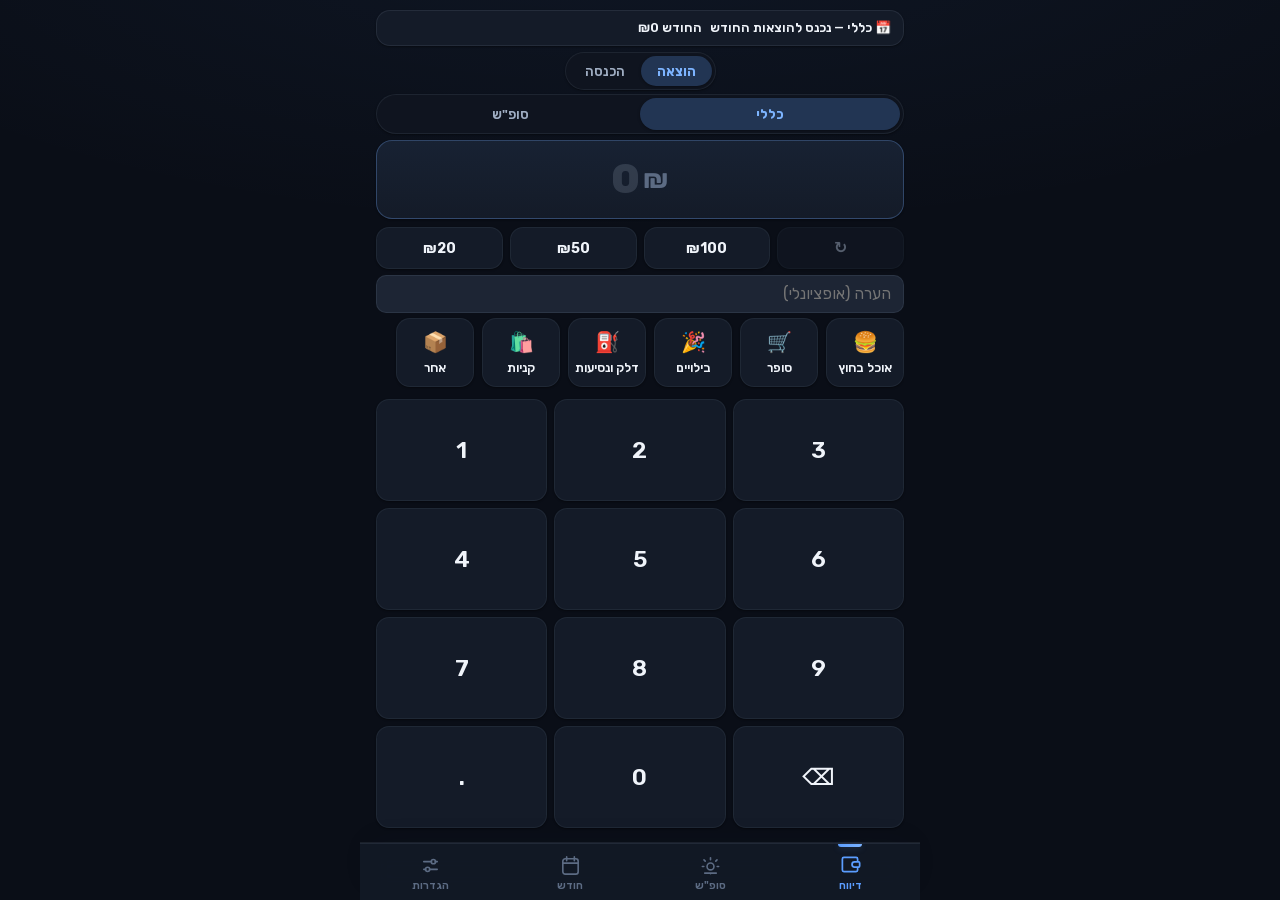
==== commit fe759c87: "Add metric mini-rings, delta chips, and SVG line-icons (health-app style) - Tab bar now uses clean S" ====
--- a/index.html
+++ b/index.html
@@ -298,8 +298,9 @@
 .tabbar button { position: relative; padding-top: 10px; }
 .tabbar button.on::before { content: ""; position: absolute; top: 0; left: 50%; transform: translateX(-50%);
   width: 26px; height: 3px; border-radius: 0 0 3px 3px; background: var(--accent); }
-.tabbar button .ic { font-size: 20px; transition: transform .15s; }
-.tabbar button.on .ic { transform: translateY(-1px) scale(1.08); }
+.tabbar button .ic { font-size: 20px; transition: transform .15s; display: inline-flex; }
+.tabbar button .ic svg { width: 23px; height: 23px; display: block; }
+.tabbar button.on .ic { transform: translateY(-1px) scale(1.06); }
 
 /* meters / bars rounder */
 .meter { height: 9px; border-radius: 5px; }
@@ -575,6 +576,25 @@
 .scr-head { display: flex; align-items: flex-start; justify-content: space-between; margin: 4px 2px 14px; }
 .scr-head .h-title { font-size: 25px; font-weight: 800; letter-spacing: -.5px; line-height: 1.1; }
 .scr-head .h-sub { font-size: 13.5px; color: var(--muted); font-weight: 600; margin-top: 2px; }
+
+/* ---------- delta chip (▲/▼ pill), health-app style ---------- */
+.delta-chip { display: inline-flex; align-items: center; gap: 4px; padding: 4px 10px; border-radius: 999px;
+  font-size: 12.5px; font-weight: 700; font-variant-numeric: tabular-nums; line-height: 1; white-space: nowrap; }
+.delta-chip svg { width: 10px; height: 10px; }
+.delta-chip.pos { background: rgba(52,211,153,.14); color: var(--good); }
+.delta-chip.neg { background: rgba(251,113,133,.14); color: var(--crit); }
+.delta-chip.flat { background: rgba(148,163,184,.12); color: var(--ink-2); }
+
+/* ---------- mini metric rings row, health-app style ---------- */
+.minis { display: grid; grid-template-columns: repeat(4, 1fr); gap: 8px; }
+.mini { display: flex; flex-direction: column; align-items: center; gap: 8px; }
+.mini-ring { position: relative; width: 72px; height: 72px; }
+.mini-ring svg { width: 100%; height: 100%; transform: rotate(-90deg); }
+.mini-num { position: absolute; inset: 0; display: flex; flex-direction: column; align-items: center; justify-content: center; line-height: 1; }
+.mini-num b { font-size: 16px; font-weight: 800; font-variant-numeric: tabular-nums; }
+.mini-num s { font-size: 9px; color: var(--muted); text-decoration: none; margin-top: 2px; }
+.mini-lab { display: inline-flex; align-items: center; gap: 4px; font-size: 11.5px; color: var(--ink-2); font-weight: 600; }
+.mini-lab svg { width: 13px; height: 13px; }
 
 /* ---------- compact report layout for short phones (e.g. iPhone SE) ----------
    Keeps the whole entry flow — amount, quick amounts, categories, keypad —
@@ -650,6 +670,7 @@
     <button id="m-next">›</button>
   </div>
   <div class="kpis" id="m-kpis"></div>
+  <div class="card" style="padding:16px 12px"><div class="minis" id="m-metrics"></div></div>
   <div id="m-compare"></div>
   <div id="m-recap"></div>
   <div class="card" id="m-budget"></div>
@@ -794,10 +815,10 @@
 <!-- tab bar -->
 <nav class="tabbar" id="tabbar">
   <span class="tab-ind" id="tab-ind"></span>
-  <button data-s="report" class="on"><span class="ic">💸</span>דיווח</button>
-  <button data-s="weekend"><span class="ic">🌅</span>סופ"ש</button>
-  <button data-s="month"><span class="ic">📅</span>חודש</button>
-  <button data-s="settings"><span class="ic">⚙️</span>הגדרות</button>
+  <button data-s="report" class="on"><span class="ic"><svg viewBox="0 0 24 24" fill="none" stroke="currentColor" stroke-width="1.7" stroke-linecap="round" stroke-linejoin="round"><path d="M19 8V6.5A1.5 1.5 0 0 0 17.5 5H5.5A1.5 1.5 0 0 0 4 6.5v11A1.5 1.5 0 0 0 5.5 19h12a1.5 1.5 0 0 0 1.5-1.5V16"/><path d="M20 9.5h-4a2.5 2.5 0 0 0 0 5h4a1 1 0 0 0 1-1v-3a1 1 0 0 0-1-1Z"/></svg></span>דיווח</button>
+  <button data-s="weekend"><span class="ic"><svg viewBox="0 0 24 24" fill="none" stroke="currentColor" stroke-width="1.7" stroke-linecap="round" stroke-linejoin="round"><circle cx="12" cy="13" r="3.6"/><path d="M12 4v2M12 20v.5M5.2 6.2l1.3 1.3M17.5 7.5l1.3-1.3M3.5 13H5M19 13h1.5M6 20h12"/></svg></span>סופ"ש</button>
+  <button data-s="month"><span class="ic"><svg viewBox="0 0 24 24" fill="none" stroke="currentColor" stroke-width="1.7" stroke-linecap="round" stroke-linejoin="round"><rect x="4" y="5" width="16" height="16" rx="2.5"/><path d="M4 9.5h16M8 3v4M16 3v4"/></svg></span>חודש</button>
+  <button data-s="settings"><span class="ic"><svg viewBox="0 0 24 24" fill="none" stroke="currentColor" stroke-width="1.7" stroke-linecap="round" stroke-linejoin="round"><path d="M5 8h8M17 8h2M5 16h2M11 16h8"/><circle cx="15" cy="8" r="2.2"/><circle cx="9" cy="16" r="2.2"/></svg></span>הגדרות</button>
 </nav>
 
 <div class="toast" id="toast"><span id="toast-msg"></span><button id="toast-undo">ביטול</button></div>
@@ -1269,6 +1290,48 @@
       stroke-linecap="round" stroke-dasharray="${c}" stroke-dashoffset="${off}"/>
   </svg>`;
 }
+/* small metric ring (72px) for the month "מדדים" row */
+function miniRingSvg(frac, color) {
+  const r = 30, c = 2 * Math.PI * r;
+  const off = c * (1 - Math.max(0, Math.min(1, frac)));
+  return `<svg viewBox="0 0 72 72">
+    <circle cx="36" cy="36" r="${r}" fill="none" stroke="var(--ring-track)" stroke-width="6"/>
+    <circle cx="36" cy="36" r="${r}" fill="none" stroke="${color}" stroke-width="6"
+      stroke-linecap="round" stroke-dasharray="${c}" stroke-dashoffset="${off}"/></svg>`;
+}
+/* health-app style ▲/▼ delta pill. goodUp=true → an increase is green. */
+const TRI_UP = `<svg viewBox="0 0 12 12" fill="currentColor"><path d="M6 2.5l4.2 7H1.8z"/></svg>`;
+const TRI_DN = `<svg viewBox="0 0 12 12" fill="currentColor"><path d="M6 9.5L1.8 2.5h8.4z"/></svg>`;
+function deltaChip(pct, goodUp = true) {
+  if (Math.abs(pct) < 1) return `<span class="delta-chip flat">≈ 0%</span>`;
+  const up = pct > 0, good = up === goodUp;
+  return `<span class="delta-chip ${good ? "pos" : "neg"}">${up ? TRI_UP : TRI_DN}${up ? "+" : "−"}${Math.abs(pct)}%</span>`;
+}
+/* small line icons for the metric-ring labels (health-app style) */
+const svgIco = (p) => `<svg viewBox="0 0 24 24" fill="none" stroke="currentColor" stroke-width="1.9" stroke-linecap="round" stroke-linejoin="round">${p}</svg>`;
+const IC_SAVE = svgIco(`<path d="M12 3v9m0 0l-3-3m3 3l3-3"/><path d="M5 14v3a1.6 1.6 0 0 0 1.6 1.6h10.8A1.6 1.6 0 0 0 19 17v-3"/>`);
+const IC_TARGET = svgIco(`<circle cx="12" cy="12" r="8.2"/><circle cx="12" cy="12" r="3.4"/>`);
+const IC_SUN = svgIco(`<circle cx="12" cy="12" r="3.8"/><path d="M12 3v2M12 19v2M4.6 4.6l1.4 1.4M18 18l1.4 1.4M3 12h2M19 12h2M4.6 19.4l1.4-1.4M18 6l1.4-1.4"/>`);
+const IC_REPEAT = svgIco(`<path d="M4 9a8 8 0 0 1 13-3l2.5 2.5M20 5.5V9h-3.5"/><path d="M20 15a8 8 0 0 1-13 3l-2.5-2.5M4 18.5V15h3.5"/>`);
+/* month "מדדים" row — four at-a-glance ratio rings */
+function renderMetrics(m) {
+  const el = $("#m-metrics"); if (!el) return;
+  const mb = S.settings.monthlyBudget;
+  const rate = m.inc > 0 ? Math.round(m.net / m.inc * 100) : null;
+  const used = mb > 0 ? Math.round(m.reportedOut / mb * 100) : null;
+  const wshare = m.reportedOut > 0 ? Math.round(m.weekendOut / m.reportedOut * 100) : 0;
+  const fload = m.inc > 0 ? Math.round(m.fixedOut / m.inc * 100) : 0;
+  const items = [
+    { val: rate == null ? "—" : rate, frac: rate == null ? 0 : Math.max(0, rate) / 100, color: "var(--good)", lab: "חיסכון", icon: IC_SAVE, dim: rate == null },
+    { val: used == null ? "—" : used, frac: used == null ? 0 : m.reportedOut / mb, color: used != null && used > 100 ? "var(--crit)" : "var(--accent)", lab: "תקציב", icon: IC_TARGET, dim: used == null },
+    { val: wshare, frac: wshare / 100, color: "var(--c5)", lab: "סופ\"ש", icon: IC_SUN, dim: false },
+    { val: fload, frac: fload / 100, color: "var(--warn)", lab: "קבועות", icon: IC_REPEAT, dim: false },
+  ];
+  el.innerHTML = items.map((it) => `<div class="mini">
+    <div class="mini-ring">${miniRingSvg(it.dim ? 0 : it.frac, it.color)}
+      <div class="mini-num"><b${it.dim ? ' style="color:var(--muted)"' : ""}>${it.val}</b><s>%</s></div></div>
+    <div class="mini-lab">${it.icon}${it.lab}</div></div>`).join("");
+}
 /* vertical bar chart (oldest→newest, left→right). items: [{label,value,over}] */
 function vbars(items, budget) {
   if (!items.length || items.every((x) => !x.value)) {
@@ -1490,21 +1553,20 @@
     <div class="kpi"><div class="l">הוצאות</div><div class="v num count" data-to="${m.out}" data-prefix="">${fmt(m.out)}</div></div>
     ${savingsKpi}`;
 
+  renderMetrics(m);
+
   // comparison to the previous month (reported expenses)
   let py = mYear, pm = mMonth - 1; if (pm < 0) { pm = 11; py--; }
   const prev = monthTotals(py, pm);
   const cmp = $("#m-compare");
   if (prev.reportedOut > 0 && m.reportedOut > 0) {
     const d = Math.round((m.reportedOut / prev.reportedOut - 1) * 100);
-    const up = d > 0;
     const near = Math.abs(d) < 3;
-    const em = near ? "➖" : up ? "🔺" : "🔻";
-    const col = near ? "var(--muted)" : up ? "var(--crit)" : "var(--good-text)";
-    const txt = near ? `דומה לחודש הקודם (${MONTHS[pm]})`
-      : `${up ? "יותר" : "פחות"} ב-${Math.abs(d)}% מ${MONTHS[pm]} (${fmt(prev.reportedOut)})`;
-    cmp.innerHTML = `<div class="compare-line"><span class="em">${em}</span>
-      <span>הוצאות מדווחות ${txt}</span>
-      <span class="num" style="color:${col};font-weight:800;margin-inline-start:auto">${up ? "+" : ""}${d}%</span></div>`;
+    const txt = near ? `הוצאות דומות לחודש הקודם (${MONTHS[pm]})`
+      : `הוצאות מדווחות ${d > 0 ? "גבוהות" : "נמוכות"} מ${MONTHS[pm]} (${fmt(prev.reportedOut)})`;
+    // spending going up is "bad" → goodUp=false so an increase shows red
+    cmp.innerHTML = `<div class="compare-line"><span>${txt}</span>
+      <span style="margin-inline-start:auto">${deltaChip(d, false)}</span></div>`;
     cmp.style.display = "";
   } else {
     cmp.style.display = "none";
